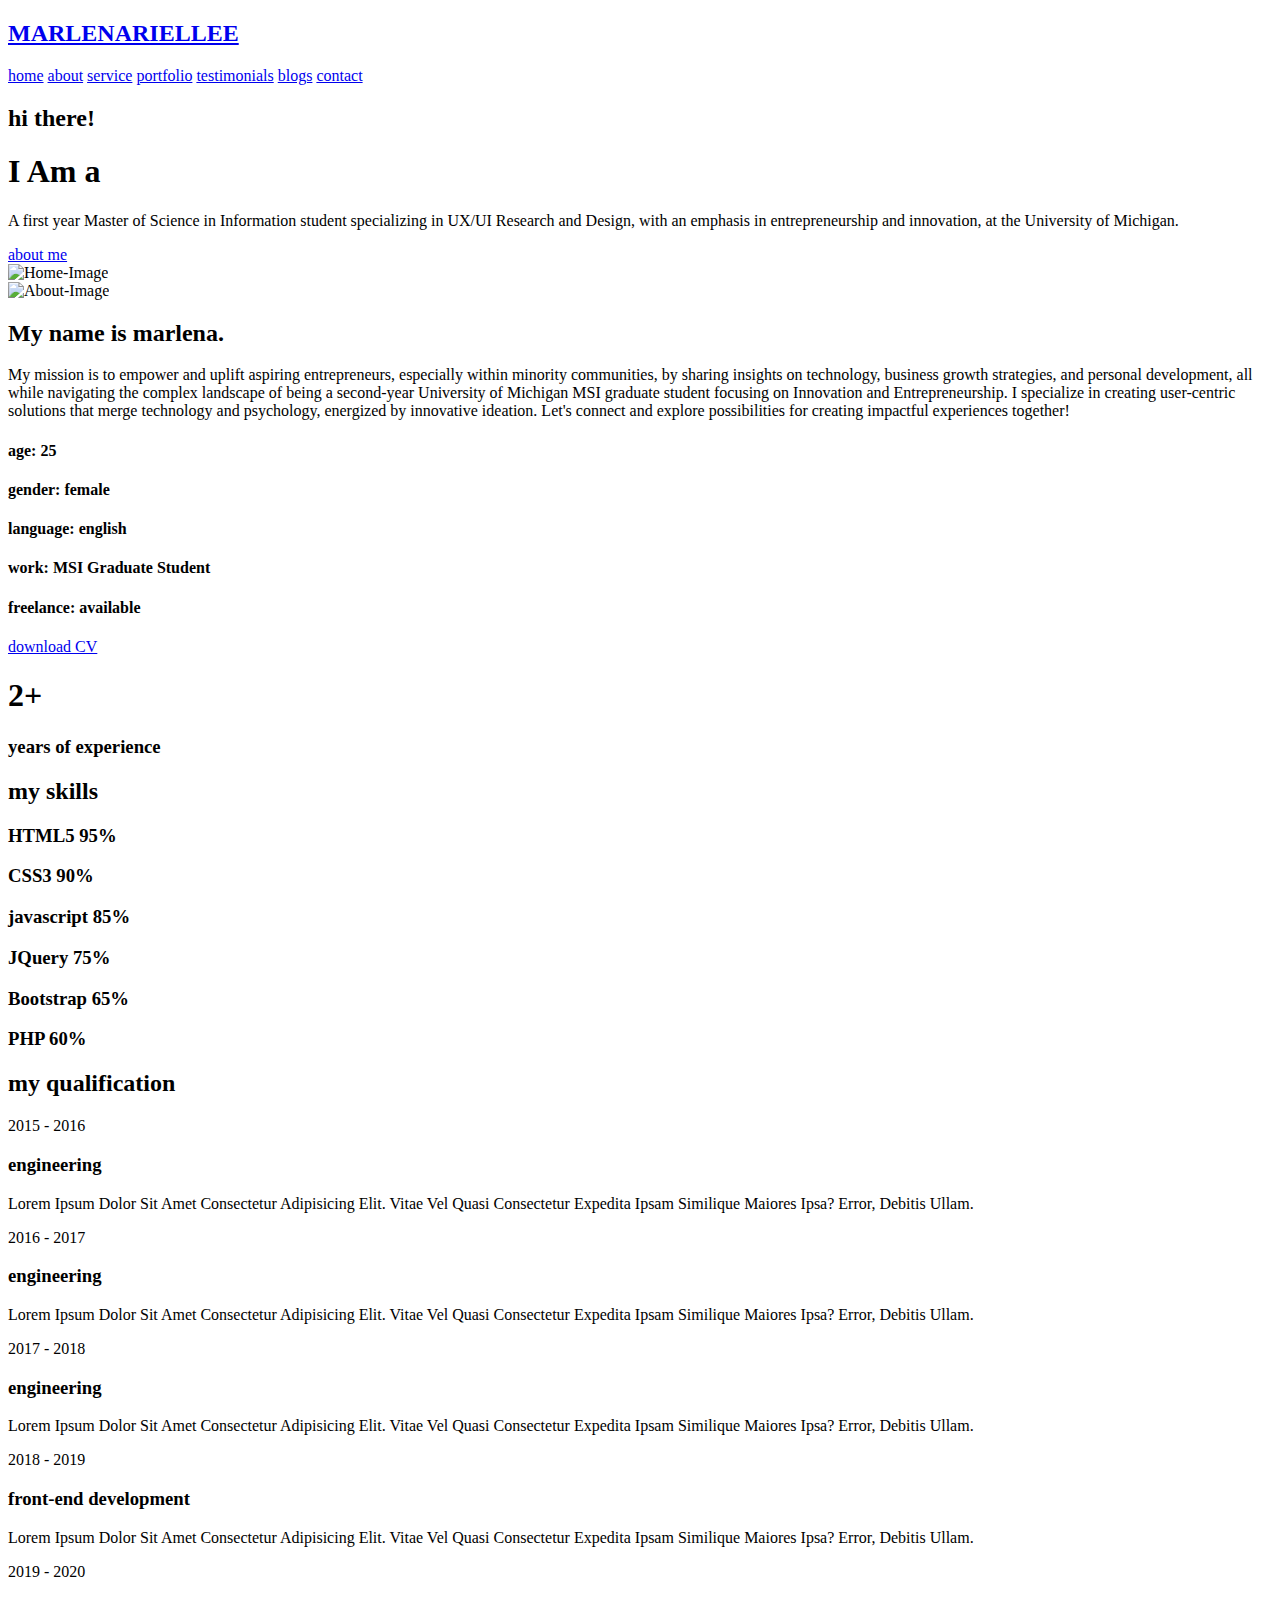
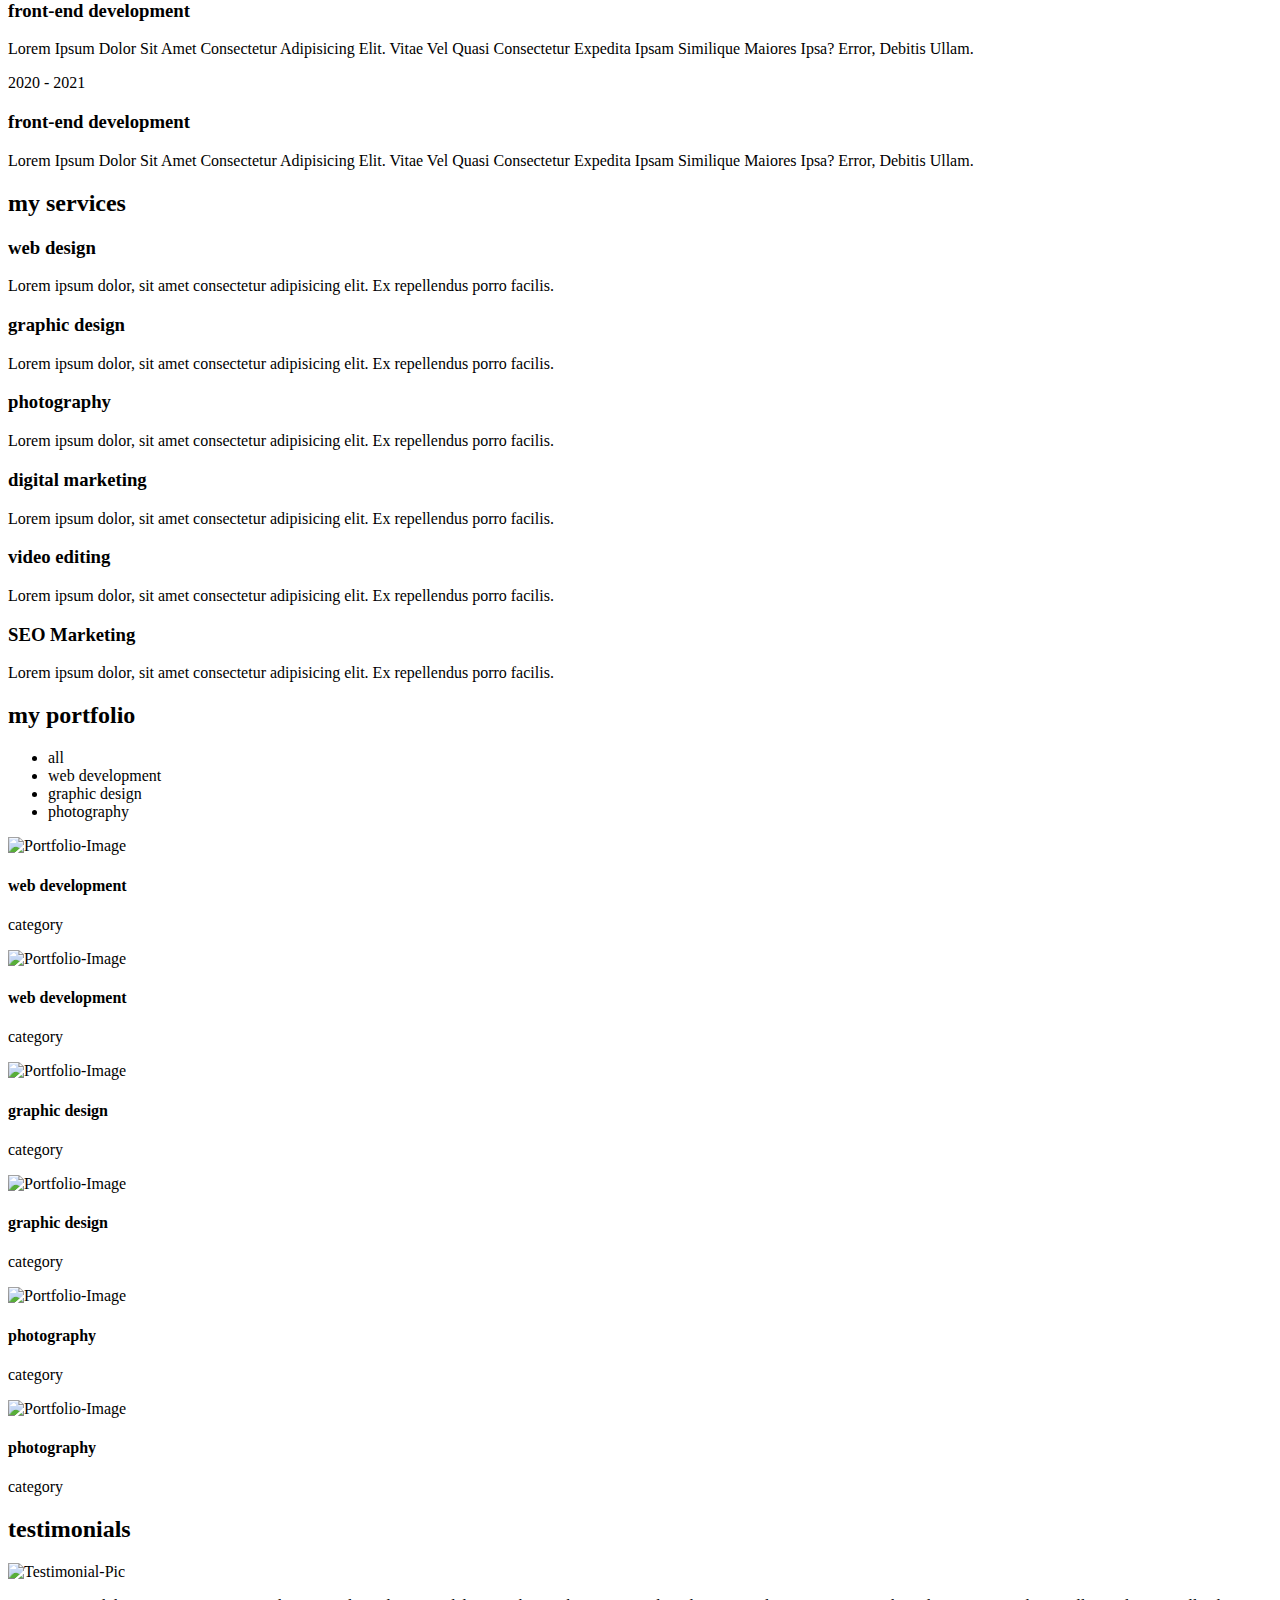
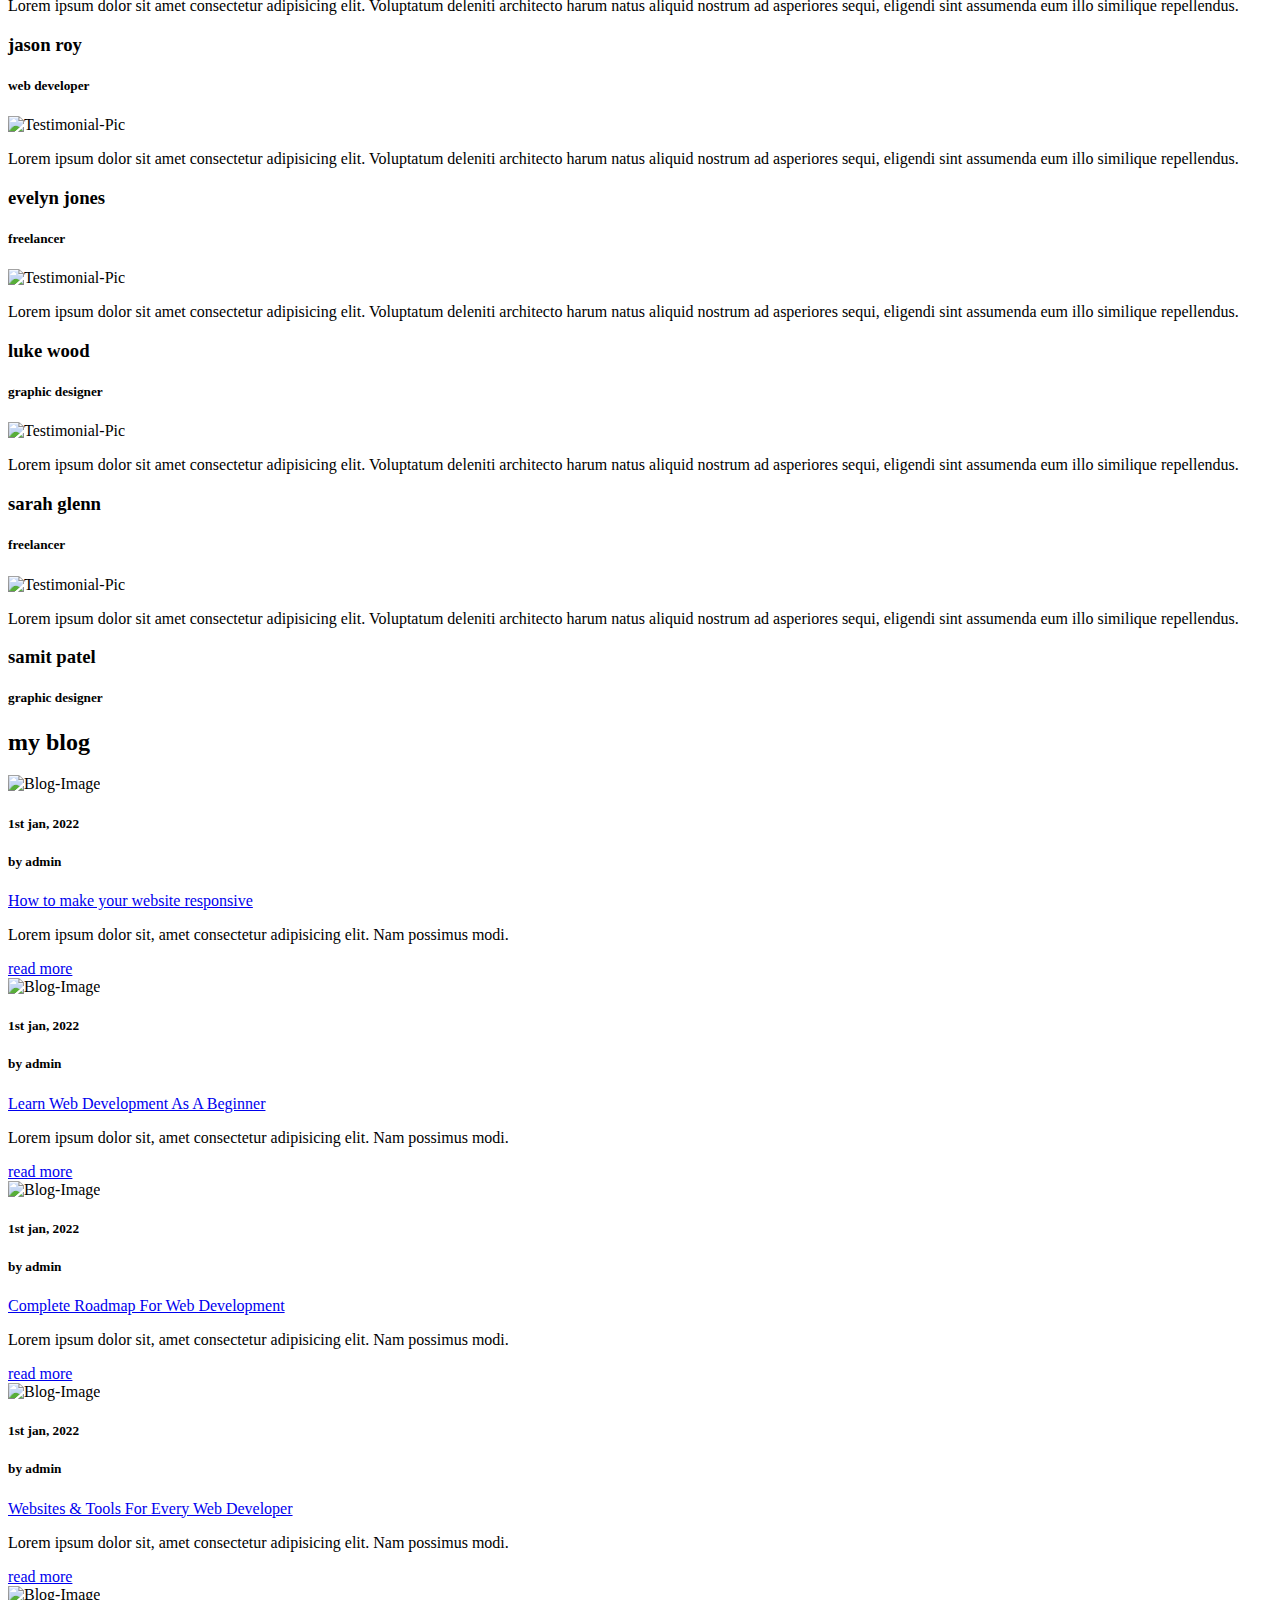
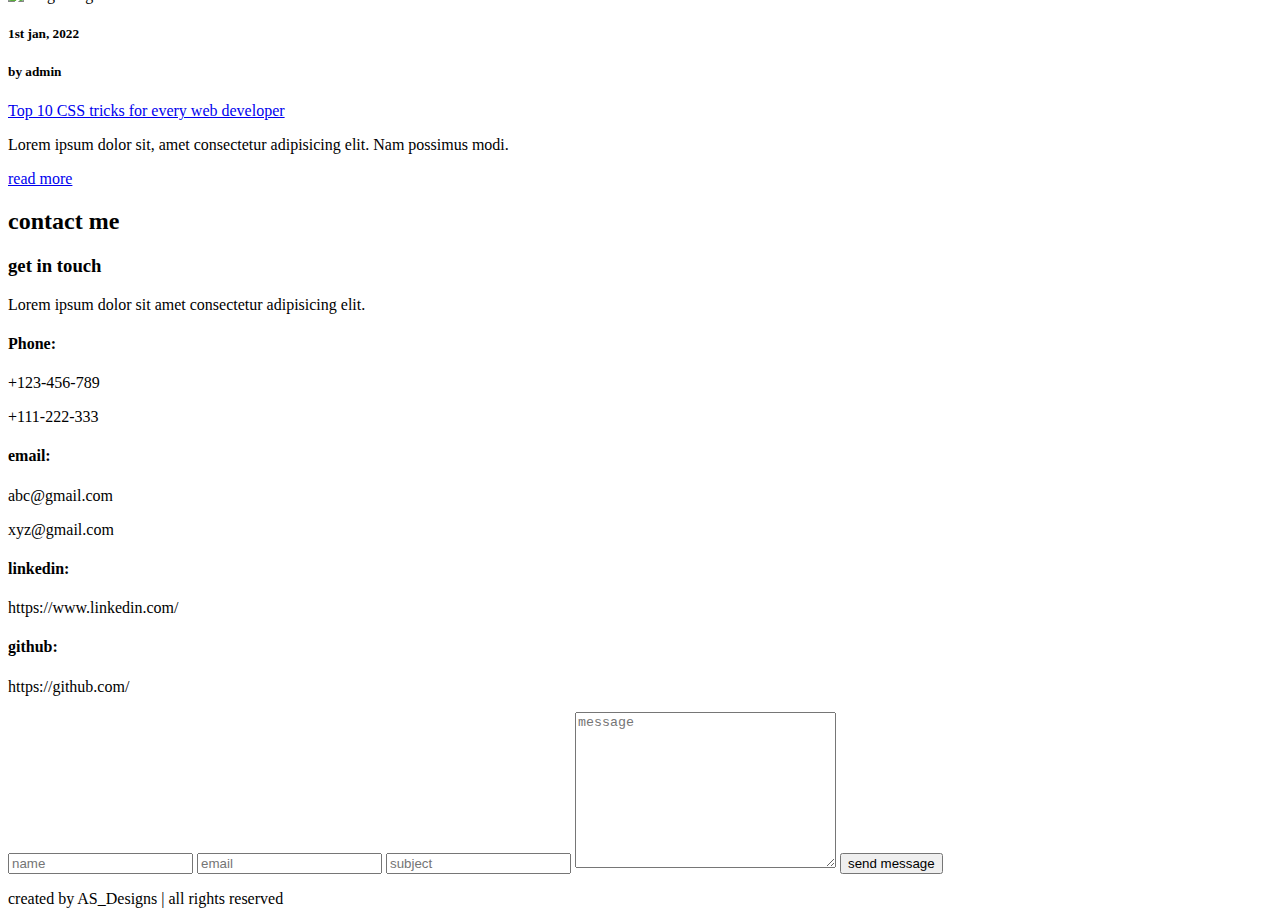
==== index.html @ 3ee4f40e "Add files via upload" ====
<!DOCTYPE html>
<html lang="en">
<head>

    <meta charset="UTF-8">
    <meta http-equiv="X-UA-Compatible" content="IE=edge">
    <meta name="viewport" content="width=device-width, initial-scale=1.0">

    <!-- Title -->
    <title>MARLENARIELLEE | Portfolio</title>

    <!-- Font-Awesome CSS -->
    <link rel="stylesheet" href="assets/vendors/font-awesome/css/all.min.css" />

    <!-- Swiper CSS -->
    <link rel="stylesheet" href="assets/vendors/swiper/swiper.css" />

    <!-- Magnific-Popup CSS -->
    <link rel="stylesheet" href="assets/vendors/magnific-popup/magnific-popup.css" />

    <!-- Custom Stylesheets -->
    <link rel="stylesheet"  href="assets/css/main.css" />
    <link rel="stylesheet" href="assets/css/responsive.css" />

</head>
<body>


    <!-------------------- Scroll-Top Area (Start) -------------------->
    <a href="#home" class="scroll-top">
        <i class="fas fa-angle-up"></i>
    </a>
    <!-------------------- Scroll-Top Area (End) -------------------->

        

    <!-------------------- Header Area (Start) -------------------->
    <header class="header">

        <!-- Logo -->
        <a class="logo" href="#home">
            <h2> MARLENARIELLEE </h2> 
            <!-- <img src="assets/images/logo.png" alt="logo" -->
        </a>
        <!-- Logo End -->

        <!-- Navbar -->
        <nav class="navbar">
            <a href="#home">home</a>
            <a href="#about">about</a>
            <a href="#service">service</a>
            <a href="#portfolio">portfolio</a>
            <a href="#testimonial">testimonials</a>
            <a href="#blog">blogs</a>
            <a href="#contact">contact</a>
        </nav>

        <!-- Menubar -->
        <div class="fas fa-bars" id="menu-btn"></div>
        
    </header>
    <!-------------------- Header Area (End) -------------------->
 


    <!-------------------- Home Area (Start) -------------------->
    <section class="home" id="home">

        <div class="box-container">

            <div class="content">
                <div class="text">
                    <h2>hi there!</h1>
                    <h1>I Am a <span class="typing-text"></span></h1>
                    <p>A first year Master of Science in Information student specializing in UX/UI Research and Design, with an emphasis in entrepreneurship and innovation, at the University of Michigan.</p>
                    <a href="#" class="btn">about me <i class="fas fa-user"></i></a>
                </div>
            </div>
    
            <div class="image">
                <img src="assets/images/Home/Home-Image.png" alt="Home-Image">
            </div>

        </div>

    </section>

    <!-------------------- Home Area (End) -------------------->



    <!-------------------- About Area (Start) -------------------->
    <section class="about" id="about">

        <div class="box-container">

            <div class="image">
                <img src="assets/images/About/About-Image.png" alt="About-Image" />
            </div>
    
            <div class="content">

                <h2>My name is marlena.</h2>
                <p>My mission is to empower and uplift aspiring entrepreneurs, 
                    especially within minority communities, by sharing insights on technology, business growth strategies, and personal development, 
                    all while navigating the complex landscape of being a second-year University of Michigan MSI graduate student focusing on Innovation and Entrepreneurship. 
                    I specialize in creating user-centric solutions that merge technology and psychology, energized by innovative ideation. 
                    Let's connect and explore possibilities for creating impactful experiences together!
                </p>
   
                <div class="about-info">

                    <div class="info">
                        <h4>age: <span>25</span></h4>
                        <h4>gender: <span>female</span></h4>
                        <h4>language: <span>english</span></h4>
                        <h4>work: <span>MSI Graduate Student</span></h4>
                        <h4>freelance: <span>available</span></h4>
                        <a href="#" class="btn">download CV <i class="fas fa-download"></i></a>
                    </div>

                    <div class="counting">

                        <div class="box">
                            <h1 class="count" data-count="4">2+</h1>
                            <h3>years of experience</h3>
                        </div>
                        
                        <!-- <div class="box">
                            <h1 class="count" data-count="100">100+</h1>
                            <h3>projects completed</h3>
                        </div> -->
            
                        <!-- <div class="box">
                            <h1 class="count" data-count="80">80+</h1>
                            <h3>happy clients</h3>
                        </div> -->
                                    
                        <!-- <div class="box">
                            <h1 class="count" data-count="20">20+</h1>
                            <h3>awards won</h3>
                        </div> -->
                    
                    </div>

                </div>
                
            </div>
            
        </div>

        <div class="skill-container">

            <div class="heading">
                <h2>my <span>skills</span></h2>
            </div>
    
            <div class="skills">
                <div class="skill-item item1">
                    <div class="box">
                        <h3>HTML5<span> 95% </span> </h3>
                        <div class="progress-bar"> <span></span> </div>
                    </div>
                    <div class="box">
                        <h3>CSS3<span> 90% </span> </h3>
                        <div class="progress-bar"> <span></span> </div>
                    </div>
                    <div class="box">
                        <h3>javascript<span> 85% </span> </h3>
                        <div class="progress-bar"> <span></span> </div>
                    </div>
                </div>
    
                <div class="skill-item item2">
                    <div class="box">
                        <h3>JQuery<span> 75% </span> </h3>
                        <div class="progress-bar"> <span></span> </div>
                    </div>
                    <div class="box">
                        <h3>Bootstrap<span> 65% </span> </h3>
                        <div class="progress-bar"> <span></span> </div>
                    </div>
                    <div class="box">
                        <h3>PHP<span> 60% </span> </h3>
                        <div class="progress-bar"> <span></span> </div>
                    </div>
                </div>
    
            </div>
    
        </div>

    </section>
    <!-------------------- About Area (End) -------------------->

    

    <!-------------------- Qualification Area (Start) -------------------->
    <section class="qualification">

        <div class="heading">
            <h2>my <span>qualification</span></h2>
        </div>

        <div class="box-container">

            <div class="education">

                <div class="experience-item">
                    <i class="fas fa-graduation-cap"></i>
                    <div class="content">
                        <span>2015 - 2016</span>
                        <h3>engineering</h3>
                        <p>Lorem Ipsum Dolor Sit Amet Consectetur Adipisicing Elit. 
                            Vitae Vel Quasi Consectetur Expedita Ipsam Similique Maiores 
                            Ipsa? Error, Debitis Ullam.</p>
                    </div>
                </div>
    
                <div class="experience-item">
                    <i class="fas fa-graduation-cap"></i>
                    <div class="content">
                        <span>2016 - 2017</span>
                        <h3>engineering</h3>
                        <p>Lorem Ipsum Dolor Sit Amet Consectetur Adipisicing Elit. 
                            Vitae Vel Quasi Consectetur Expedita Ipsam Similique Maiores 
                            Ipsa? Error, Debitis Ullam.</p>
                    </div>
                </div>
        
                <div class="experience-item">
                    <i class="fas fa-graduation-cap"></i>
                    <div class="content">
                        <span>2017 - 2018</span>
                        <h3>engineering</h3>
                        <p>Lorem Ipsum Dolor Sit Amet Consectetur Adipisicing Elit. 
                            Vitae Vel Quasi Consectetur Expedita Ipsam Similique Maiores 
                            Ipsa? Error, Debitis Ullam.</p>
                    </div>
                </div>

            </div>

            <div class="experience">

                <div class="experience-item">
                    <i class="fas fa-briefcase"></i>
                    <div class="content">
                        <span>2018 - 2019</span>
                        <h3>front-end development</h3>
                        <p>Lorem Ipsum Dolor Sit Amet Consectetur Adipisicing Elit. 
                            Vitae Vel Quasi Consectetur Expedita Ipsam Similique Maiores 
                            Ipsa? Error, Debitis Ullam.</p>
                    </div>
                </div>
    
                <div class="experience-item">
                    <i class="fas fa-briefcase"></i>
                    <div class="content">
                        <span>2019 - 2020</span>
                        <h3>front-end development</h3>
                        <p>Lorem Ipsum Dolor Sit Amet Consectetur Adipisicing Elit. 
                            Vitae Vel Quasi Consectetur Expedita Ipsam Similique Maiores 
                            Ipsa? Error, Debitis Ullam.</p>
                    </div>
                </div>
    
                <div class="experience-item">
                    <i class="fas fa-briefcase"></i>
                    <div class="content">
                        <span>2020 - 2021</span>
                        <h3>front-end development</h3>
                        <p>Lorem Ipsum Dolor Sit Amet Consectetur Adipisicing Elit. 
                            Vitae Vel Quasi Consectetur Expedita Ipsam Similique Maiores 
                            Ipsa? Error, Debitis Ullam.</p>
                    </div>
                </div>
    
            </div>

        </div>
    </section>

    <!-------------------- Qualification Area (End) -------------------->



    <!-------------------- Services Area (Start) -------------------->
    <section class="service" id="service">

        <div class="heading">
            <h2>my <span>services</span></h2>
        </div>

        <div class="box-container">

            <div class="service-item">
                <i class="fas fa-code"></i>
                <h3>web design</h3>
                <p>Lorem ipsum dolor, sit amet consectetur adipisicing elit. 
                    Ex repellendus porro facilis.</p>
            </div>

            <div class="service-item">
                <i class="fas fa-paint-brush"></i>
                <h3>graphic design</h3>
                <p>Lorem ipsum dolor, sit amet consectetur adipisicing elit. 
                    Ex repellendus porro facilis.</p>
            </div>

            <div class="service-item">
                <i class="fas fa-camera"></i>
                <h3>photography</h3>
                <p>Lorem ipsum dolor, sit amet consectetur adipisicing elit. 
                    Ex repellendus porro facilis.</p>
            </div>

            <div class="service-item">
                <i class="fas fa-bullhorn"></i>
                <h3>digital marketing</h3>
                <p>Lorem ipsum dolor, sit amet consectetur adipisicing elit. 
                    Ex repellendus porro facilis.</p>
            </div>

            <div class="service-item">
                <i class="far fa-file-video"></i>
                <h3>video editing</h3>
                <p>Lorem ipsum dolor, sit amet consectetur adipisicing elit. 
                    Ex repellendus porro facilis.</p>
            </div>

            <div class="service-item">
                <i class="fas fa-search-dollar"></i>
                <h3>SEO Marketing</h3>
                <p>Lorem ipsum dolor, sit amet consectetur adipisicing elit. 
                    Ex repellendus porro facilis.</p>
            </div>

        </div>

    </section>
    <!-------------------- Services Area (End) -------------------->



    <!-------------------- Portfolio Area (Start) -------------------->
    <section class="portfolio" id="portfolio">

        <div class="heading">
            <h2>my <span>portfolio</span></h2>
        </div>

        <div class="gallery">

            <ul class="controls">
                <li class="button btn active" data-filter="all">all</li>
                <li class="button btn" data-filter="web">web development</li>
                <li class="button btn" data-filter="design">graphic design</li>
                <li class="button btn" data-filter="photography">photography</li>
            </ul>
    
            <div class="box-container">
    
                <div class="portfolio-item image web">
                    <img src="assets/images/Portfolio/portfolio-1.png" alt="Portfolio-Image" />
                    <div class="content">
                        <h4>web development</h4>
                        <p>category</p>
                        <a data-effect="mfp-newspaper" href="assets/images/Portfolio/portfolio-1.png" class="view-btn"><i class="fas fa-search-plus"></i></a>
                    </div>
                </div>
    
                <div class="portfolio-item image web">
                    <img src="assets/images/Portfolio/portfolio-2.png" alt="Portfolio-Image" />
                    <div class="content">
                        <h4>web development</h4>
                        <p>category</p>
                        <a data-effect="mfp-newspaper" href="assets/images/Portfolio/portfolio-2.png" class="view-btn"><i class="fas fa-search-plus"></i></a>
                    </div>
                </div>
    
                <div class="portfolio-item image design">
                    <img src="assets/images/Portfolio/portfolio-3.png" alt="Portfolio-Image" />
                    <div class="content">
                        <h4>graphic design</h4>
                        <p>category</p>
                        <a data-effect="mfp-newspaper" href="assets/images/Portfolio/portfolio-3.png" class="view-btn"><i class="fas fa-search-plus"></i></a>
                    </div>
                </div>
    
                <div class="portfolio-item image design">
                    <img src="assets/images/Portfolio/portfolio-4.png" alt="Portfolio-Image" />
                    <div class="content">
                        <h4>graphic design</h4>
                        <p>category</p>
                        <a data-effect="mfp-newspaper" href="assets/images/Portfolio/portfolio-4.png" class="view-btn"><i class="fas fa-search-plus"></i></a>
                    </div>
                </div>
                <div class="portfolio-item image photography">
                    <img src="assets/images/Portfolio/portfolio-5.png" alt="Portfolio-Image" />
                    <div class="content">
                        <h4>photography</h4>
                        <p>category</p>
                        <a data-effect="mfp-newspaper" href="assets/images/Portfolio/portfolio-5.png" class="view-btn"><i class="fas fa-search-plus"></i></a>
                    </div>
                </div>
    
                <div class="portfolio-item image photography">
                    <img src="assets/images/Portfolio/portfolio-6.png" alt="Portfolio-Image" />
                    <div class="content">
                        <h4>photography</h4>
                        <p>category</p>
                        <a data-effect="mfp-newspaper" href="assets/images/Portfolio/portfolio-6.png" class="view-btn"><i class="fas fa-search-plus"></i></a>
                    </div>
                </div>
    
            </div>
    
        </div>
        
    </section>
    <!-------------------- Portfolio Area (End) -------------------->



    <!-------------------- Testimonials Area (Start) -------------------->
    <section class="testimonial" id="testimonial">

        <div class="heading">
            <h2><span>testimonials</span></h2>
        </div>

        <div class="swiper-container testimonial-slider">
            <div class="swiper-wrapper">

                <div class="swiper-slide testi-item">
                    <img src="assets/images/Testimonials/pic-1.png" alt="Testimonial-Pic" />

                    <i class="fas fa-quote-left"></i>

                    <p class="comment">
                        Lorem ipsum dolor sit amet consectetur adipisicing elit. 
                        Voluptatum deleniti architecto harum natus aliquid nostrum 
                        ad asperiores sequi, eligendi sint assumenda eum illo similique 
                        repellendus.
                    </p>

                    <div class="intro">
                        <h3>jason roy</h3>
                        <h5>web developer</h5>
                    </div>
                </div>

                <div class="swiper-slide testi-item">
                    <img src="assets/images/Testimonials/pic-2.png" alt="Testimonial-Pic" />

                    <i class="fas fa-quote-left"></i>

                    <p class="comment">
                        Lorem ipsum dolor sit amet consectetur adipisicing elit. 
                        Voluptatum deleniti architecto harum natus aliquid nostrum 
                        ad asperiores sequi, eligendi sint assumenda eum illo similique 
                        repellendus.
                    </p>

                    <div class="intro">
                        <h3>evelyn jones</h3>
                        <h5>freelancer</h5>
                    </div>
                </div>

                <div class="swiper-slide testi-item">
                    <img src="assets/images/Testimonials/pic-3.png" alt="Testimonial-Pic" />

                    <i class="fas fa-quote-left"></i>

                    <p class="comment">
                        Lorem ipsum dolor sit amet consectetur adipisicing elit. 
                        Voluptatum deleniti architecto harum natus aliquid nostrum 
                        ad asperiores sequi, eligendi sint assumenda eum illo similique 
                        repellendus.
                    </p>

                    <div class="intro">
                        <h3>luke wood</h3>
                        <h5>graphic designer</h5>
                    </div>
                </div>

                <div class="swiper-slide testi-item">
                    <img src="assets/images/Testimonials/pic-4.png" alt="Testimonial-Pic" />

                    <i class="fas fa-quote-left"></i>

                    <p class="comment">
                        Lorem ipsum dolor sit amet consectetur adipisicing elit. 
                        Voluptatum deleniti architecto harum natus aliquid nostrum 
                        ad asperiores sequi, eligendi sint assumenda eum illo similique 
                        repellendus.
                    </p>

                    <div class="intro">
                        <h3>sarah glenn</h3>
                        <h5>freelancer</h5>
                    </div>
                </div>

                <div class="swiper-slide testi-item">
                    <img src="assets/images/Testimonials/pic-5.png" alt="Testimonial-Pic" />

                    <i class="fas fa-quote-left"></i>

                    <p class="comment">
                        Lorem ipsum dolor sit amet consectetur adipisicing elit. 
                        Voluptatum deleniti architecto harum natus aliquid nostrum 
                        ad asperiores sequi, eligendi sint assumenda eum illo similique 
                        repellendus.
                    </p>

                    <div class="intro">
                        <h3>samit patel</h3>
                        <h5>graphic designer</h5>
                    </div>
                </div>

            </div>

            <div class="swiper-pagination swiper-pagination1"></div>

        </div>
    </section>
    <!-------------------- Testimonials Area (End) -------------------->



    <!-------------------- Blog Area (Start) -------------------->
    <section class="blog" id="blog">

        <div class="heading">
            <h2>my <span>blog</span></h2>
        </div>

        <div class="swiper-container blog-slider">
            <div class="swiper-wrapper">

                <div class="swiper-slide blog-item">
                    <div class="image">
                        <img src="assets/images/Blogs/blog-1.png" alt="Blog-Image" />
                    </div>
                    <div class="content">
                        <div class="intro">
                            <h5><i class="fas fa-calendar-alt"></i><span>1st jan, 2022</span></h5>
                            <h5><i class="fas fa-user"></i><span>by admin</span></h5>
                        </div>
                        <a class="main-heading" href="#">How to make your website responsive</a>
                        <p>Lorem ipsum dolor sit, amet consectetur adipisicing elit. 
                            Nam possimus modi.
                        </p>    
                        <a href="#" class="btn">read more <i class="fas fa-arrow-right"></i></a>
                    </div>
                </div>

                <div class="swiper-slide blog-item">
                    <div class="image">
                        <img src="assets/images/Blogs/blog-2.png" alt="Blog-Image" />
                    </div>
                    <div class="content">
                        <div class="intro">
                            <h5><i class="fas fa-calendar-alt"></i><span>1st jan, 2022</span></h5>
                            <h5><i class="fas fa-user"></i><span>by admin</span></h5>
                        </div>
                        <a class="main-heading" href="#">Learn Web Development As A Beginner</a>
                        <p>Lorem ipsum dolor sit, amet consectetur adipisicing elit. 
                            Nam possimus modi.
                        </p>    
                        <a href="#" class="btn">read more <i class="fas fa-arrow-right"></i></a>
                    </div>
                </div>

                <div class="swiper-slide blog-item">
                    <div class="image">
                        <img src="assets/images/Blogs/blog-3.png" alt="Blog-Image" />
                    </div>
                    <div class="content">
                        <div class="intro">
                            <h5><i class="fas fa-calendar-alt"></i><span>1st jan, 2022</span></h5>
                            <h5><i class="fas fa-user"></i><span>by admin</span></h5>
                        </div>
                        <a class="main-heading" href="#">Complete Roadmap For Web Development</a>
                        <p>Lorem ipsum dolor sit, amet consectetur adipisicing elit. 
                            Nam possimus modi.
                        </p>    
                        <a href="#" class="btn">read more <i class="fas fa-arrow-right"></i></a>
                    </div>
                </div>

                <div class="swiper-slide blog-item">
                    <div class="image">
                        <img src="assets/images/Blogs/blog-4.png" alt="Blog-Image" />
                    </div>
                    <div class="content">
                        <div class="intro">
                            <h5><i class="fas fa-calendar-alt"></i><span>1st jan, 2022</span></h5>
                            <h5><i class="fas fa-user"></i><span>by admin</span></h5>
                        </div>
                        <a class="main-heading" href="#">Websites & Tools For Every Web Developer</a>
                        <p>Lorem ipsum dolor sit, amet consectetur adipisicing elit. 
                            Nam possimus modi.
                        </p>    
                        <a href="#" class="btn">read more <i class="fas fa-arrow-right"></i></a>
                    </div>
                </div>

                <div class="swiper-slide blog-item">
                    <div class="image">
                        <img src="assets/images/Blogs/blog-5.png" alt="Blog-Image" />
                    </div>
                    <div class="content">
                        <div class="intro">
                            <h5><i class="fas fa-calendar-alt"></i><span>1st jan, 2022</span></h5>
                            <h5><i class="fas fa-user"></i><span>by admin</span></h5>
                        </div>
                        <a class="main-heading" href="#">Top 10 CSS tricks for every web developer</a>
                        <p>Lorem ipsum dolor sit, amet consectetur adipisicing elit. 
                            Nam possimus modi.
                        </p>    
                        <a href="#" class="btn">read more <i class="fas fa-arrow-right"></i></a>
                    </div>
                </div>

            </div>

            <div class="swiper-pagination swiper-pagination2"></div>

        </div>

    </section>
    <!-------------------- Blog Area (End) -------------------->



    <!-------------------- Contact Area (Start) -------------------->
    <section class="contact" id="contact">

        <div class="heading">
            <h2><span>contact</span> me</h2>
        </div>

        <div class="box-container">

            <div class="contact-info">

                <h3>get in touch</h3>

                <p>Lorem ipsum dolor sit amet consectetur adipisicing elit.</p>
    
                <div class="info-item">
                    <h4>Phone:</h4>
                    <div class="detail">
                        <div class="fas fa-phone"></div>
                        <p>+123-456-789</p>
                    </div>
                    <div class="detail">
                        <div class="fas fa-phone"></div>
                        <p>+111-222-333</p>
                    </div>
                </div>
    
                <div class="info-item">
                    <h4>email:</h4>
                    <div class="detail">
                        <div class="fas fa-envelope"></div>
                        <p class="gmail">abc@gmail.com</p>
                    </div>
                    <div class="detail">
                        <div class="fas fa-envelope"></div>
                        <p class="gmail">xyz@gmail.com</p>
                    </div>
                </div>

                <div class="info-item">
                    <h4>linkedin:</h4>
                    <div class="detail">
                        <div class="fab fa-linkedin"></div>
                        <p class="linkedin">https://www.linkedin.com/</p>
                    </div>
                </div>

                <div class="info-item">
                    <h4>github:</h4>
                    <div class="detail">
                        <div class="fab fa-github"></div>
                        <p class="github">https://github.com/</p>
                    </div>
                </div>
            </div>
    
            <form method="post" class="contact-form" id="contactUs-Form">
                    
                <input type="text" name="name" class="box" id="name" placeholder="name" required />
                <input type="email" name="email" class="box" id="email" placeholder="email" required />
                <input type="text" name="subject" class="box" id="subject" placeholder="subject" required />
                <textarea cols="30" rows="10" name="comment" id="comment" class="box" placeholder="message"></textarea>
                <button type="submit" class="btn" name="submit" id="submit">send message</button>
                
                <span class="alert" id="msg"></span>
                
            </form>
            
        </div>

    </section>
    <!-------------------- Contact Area (End) -------------------->



    <!-------------------- Footer Area (Start) -------------------->
    <footer>
        <div class="social">
            <a href="#" class="fab fa-facebook-f"></a>
            <a href="#" class="fab fa-twitter"></a>
            <a href="#" class="fab fa-instagram"></a>
            <a href="#" class="fab fa-linkedin-in"></a>
        </div>

        <div class="content">
            <p>created by <span>AS_Designs</span> | all rights reserved</p>
        </div>
    </footer>
    <!-------------------- Footer Area (End) -------------------->



    <!-- JQuery -->
    <script src="assets/vendors/jquery/jquery-3.6.0.js"></script>

    <!-- SWIPER JS -->
    <script src="assets/vendors/swiper/swiper.js"></script>

    <!-- Magnific-Popup JS -->
    <script src="assets/vendors/magnific-popup/jquery.magnific-popup.js"></script>

    <!-- Typed JS -->
    <script src="assets/vendors/typed/typed.js"></script>

    <!-- Custom Script File -->
    <script src="assets/js/script.js"></script>
    <script src="assets/js/scroll-spy.js"></script>
    <script src="assets/js/counter-up.js"></script>
    <script src="assets/js/portfolio.js"></script>
    <script src="assets/js/testi-slider.js"></script>
    <script src="assets/js/blog-slider.js"></script>

    <!---------------- Custom Script ---------------->

    <!-- Typed Script -->
    <script>
        var typed = new Typed('.typing-text', {

            strings: ['Web developer', 'web designer', 'photographer', 'graphic designer'],
            typeSpeed: 120,
            loop: true
        });
    </script>

    <!-- Contact-Form Script -->
    <script>
        jQuery('#contactUs-Form').on('submit',function(e){
          jQuery('#msg').html('');
          jQuery('#submit').html('Please wait');
          jQuery('#submit').attr('disabled',true);
          jQuery.ajax({
              url:'assets/php/submit.php',
              type:'post',
              data:jQuery('#contactUs-Form').serialize(),
              success:function(result){
                  jQuery('#msg').html(result);
                  jQuery('#submit').html('Submit');
                  jQuery('#submit').attr('disabled',false);
                  jQuery('#contactUs-Form')[0].reset();
              }
          });
          e.preventDefault();
        });
    </script>

</body>
</html>
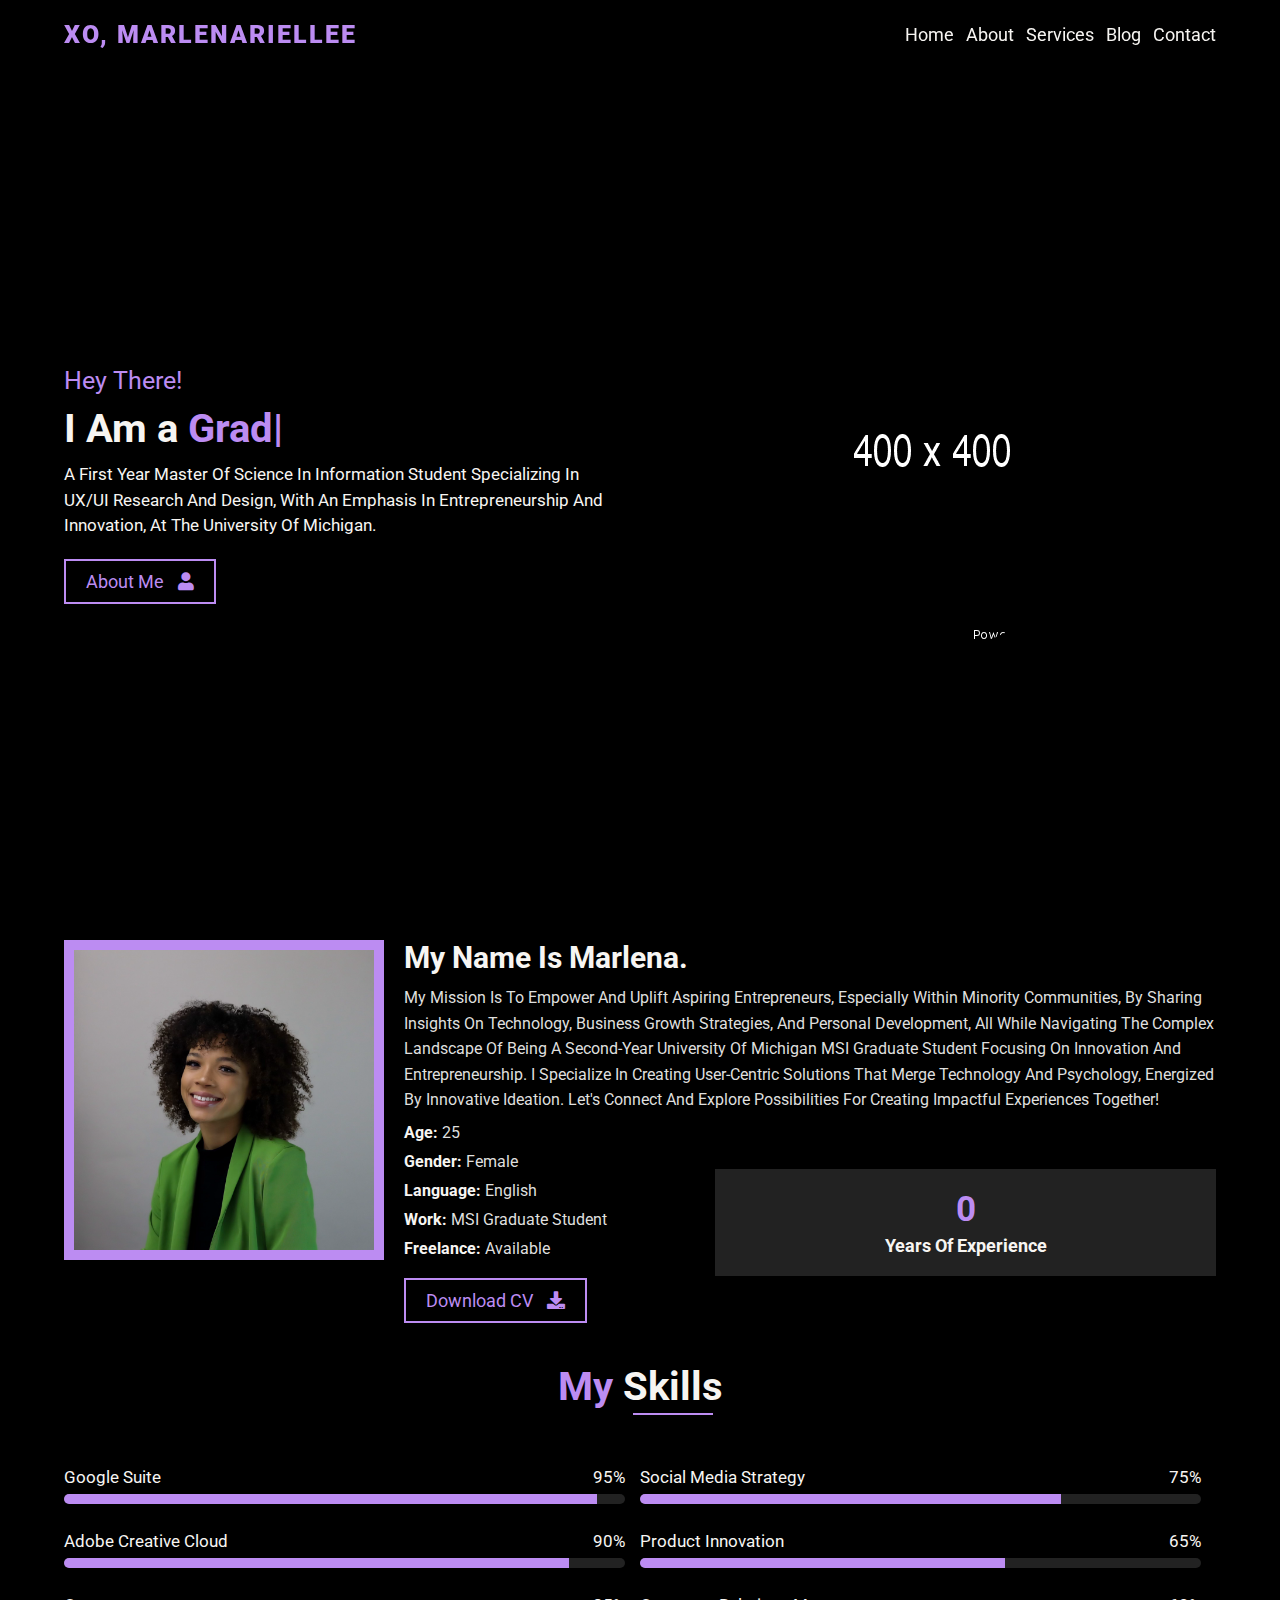
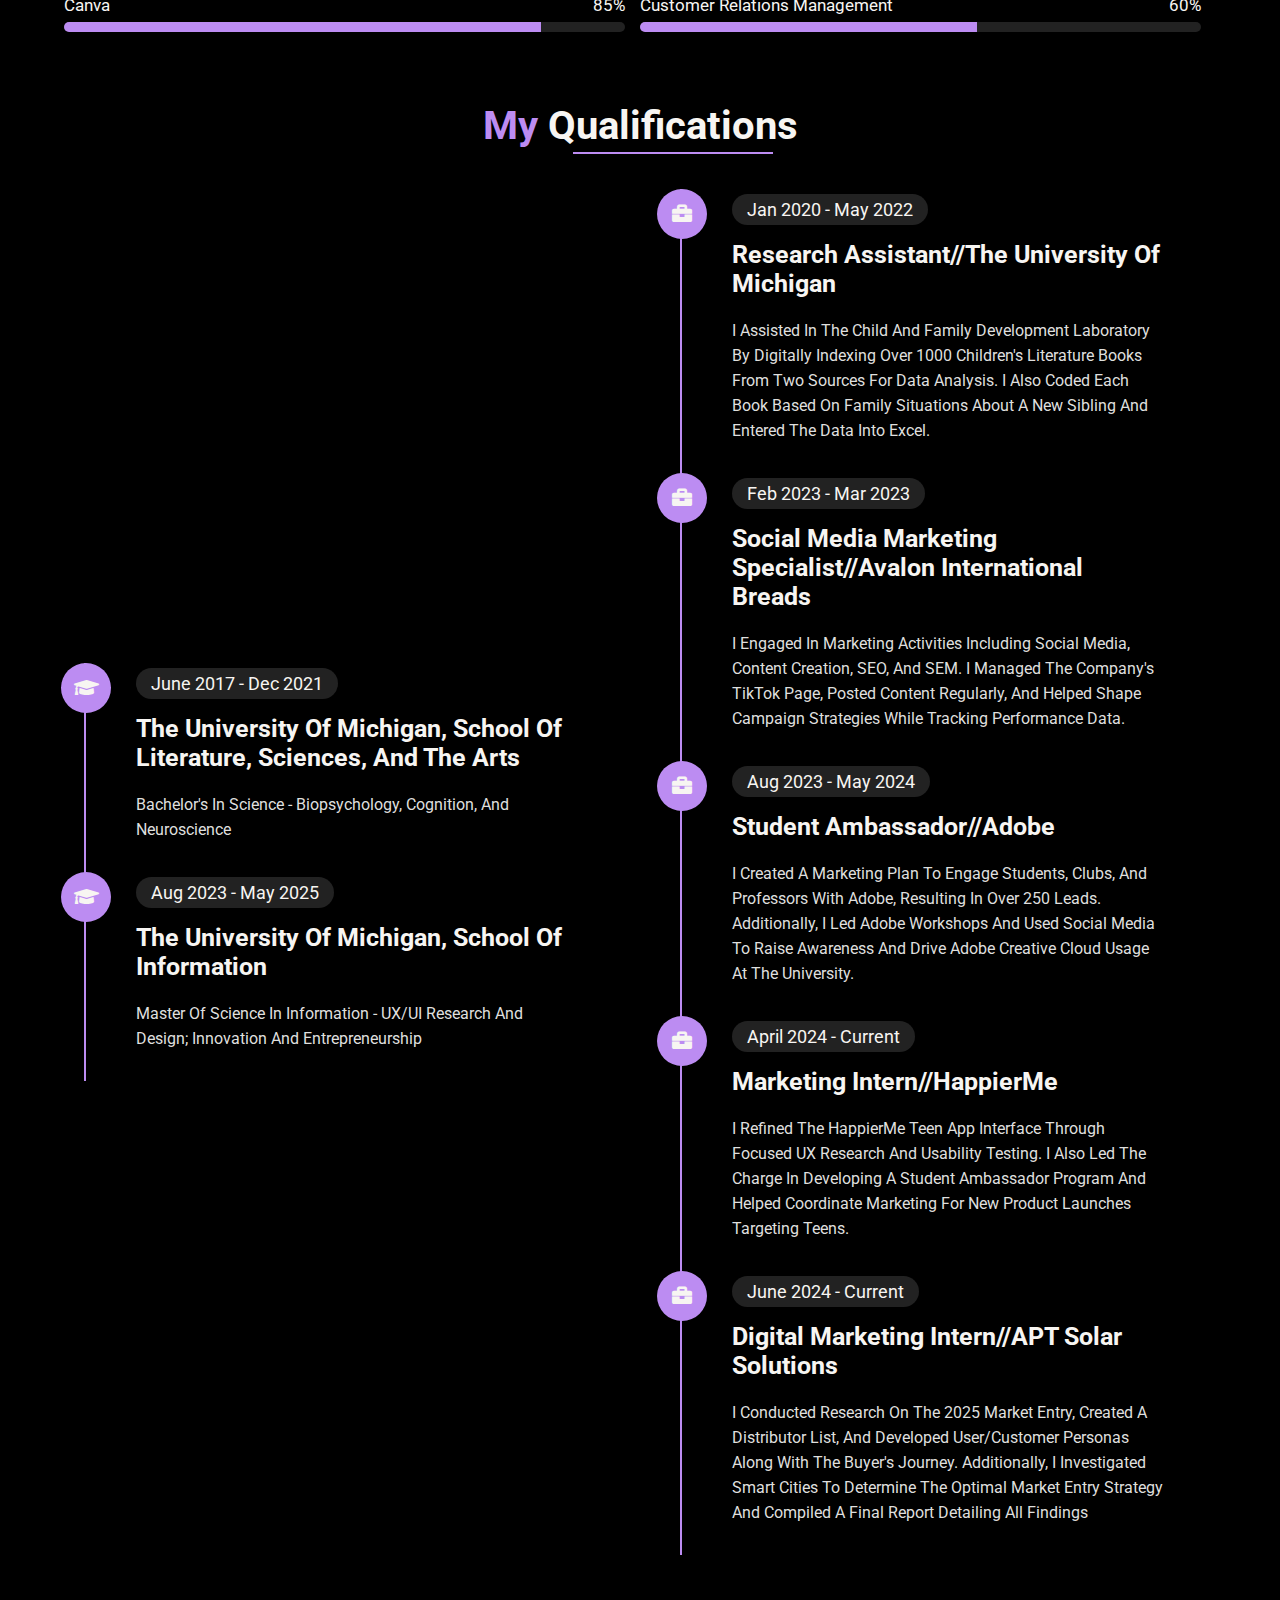
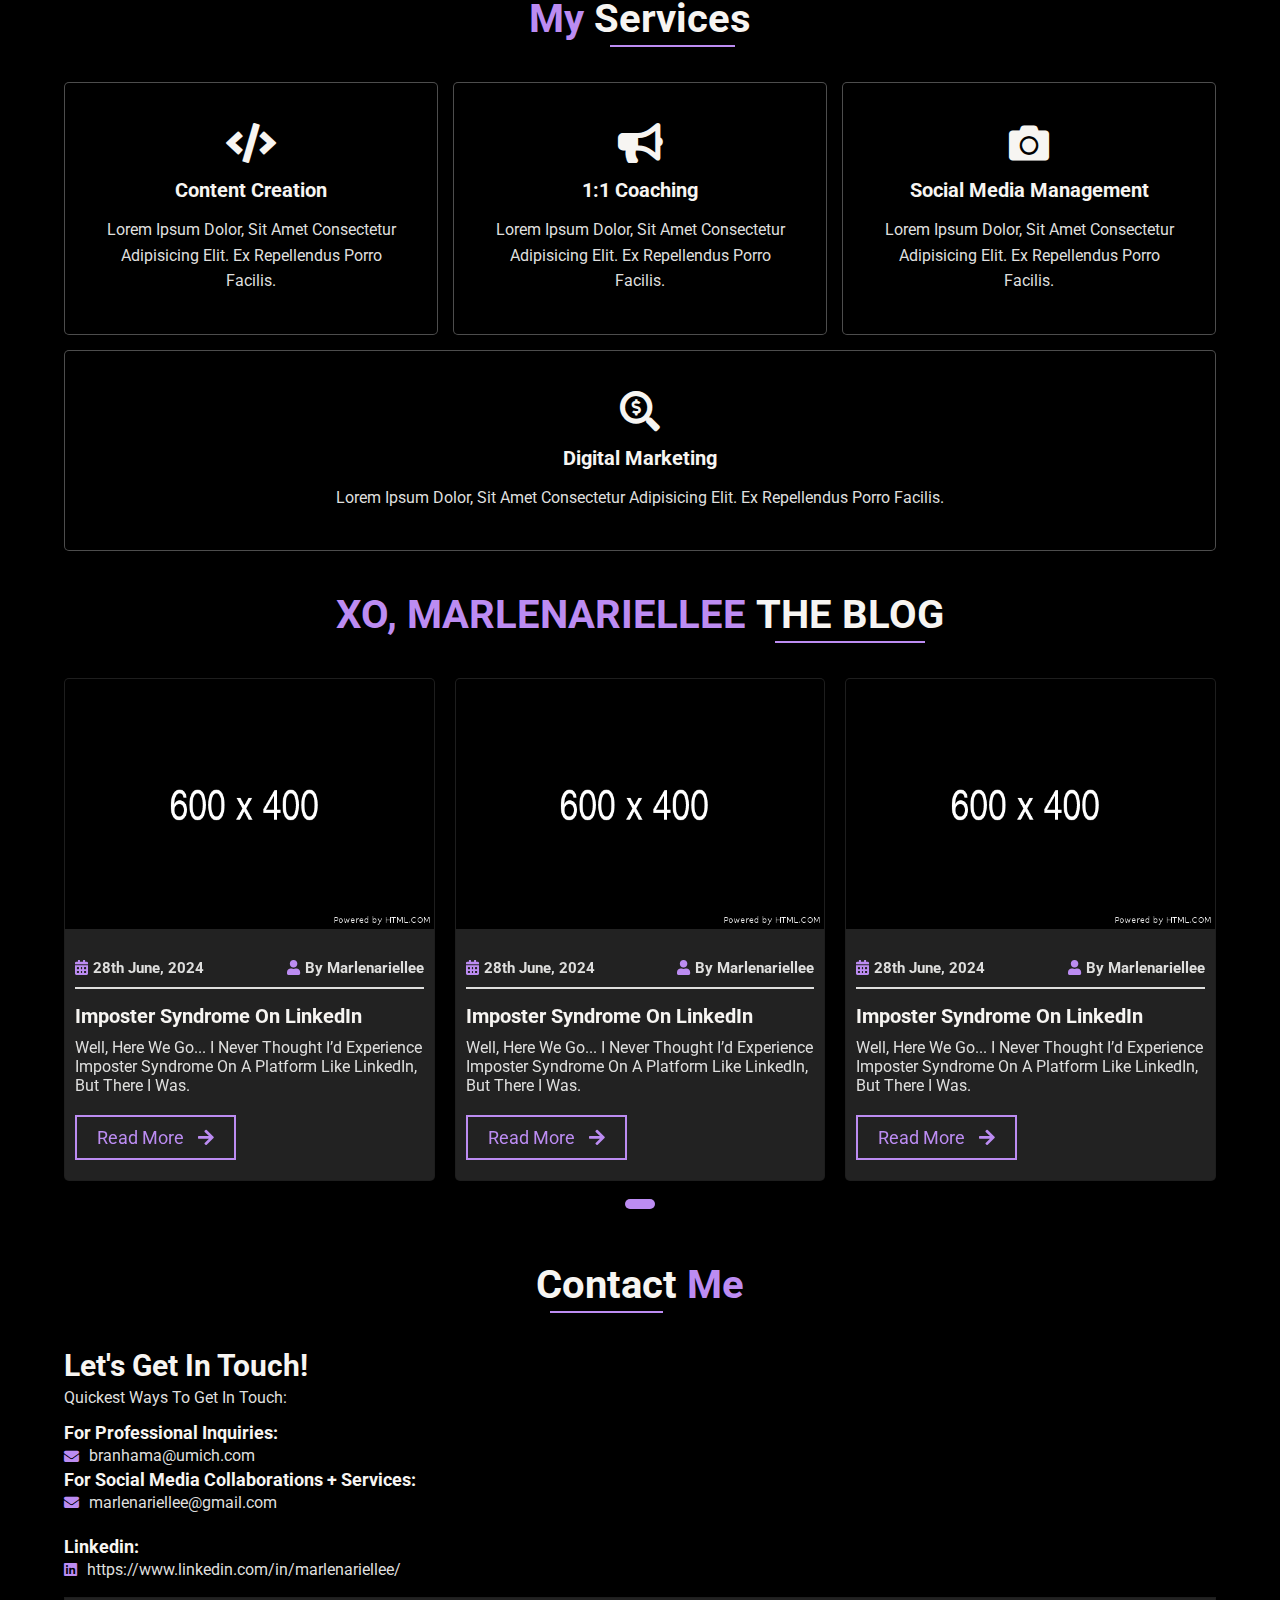
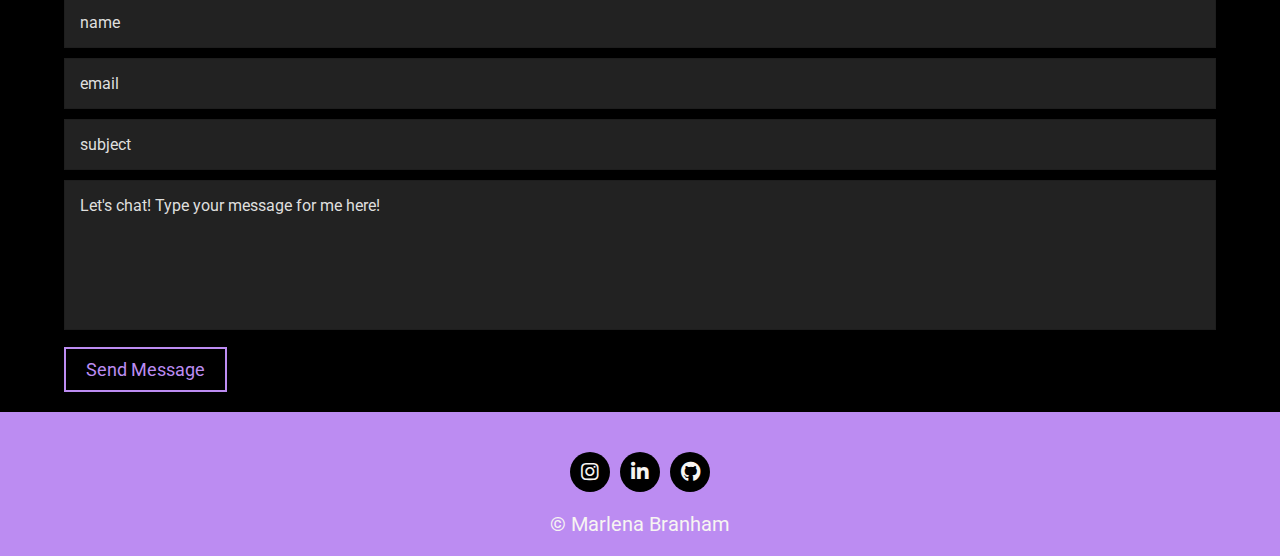
==== commit 2a601117: "Add files via upload" ====
--- a/index.html
+++ b/index.html
@@ -23,6 +23,17 @@
     <link rel="stylesheet" href="assets/css/responsive.css" />
 
 </head>
+
+<!-- Google analytics tag (gtag.js) -->
+<script async src="https://www.googletagmanager.com/gtag/js?id=G-617S6HY5WJ"></script>
+<script>
+  window.dataLayer = window.dataLayer || [];
+  function gtag(){dataLayer.push(arguments);}
+  gtag('js', new Date());
+
+  gtag('config', 'G-617S6HY5WJ');
+</script>
+
 <body>
 
 
@@ -39,7 +50,7 @@
 
         <!-- Logo -->
         <a class="logo" href="#home">
-            <h2> MARLENARIELLEE </h2> 
+            <h2> XO, MARLENARIELLEE </h2> 
             <!-- <img src="assets/images/logo.png" alt="logo" -->
         </a>
         <!-- Logo End -->
@@ -48,10 +59,10 @@
         <nav class="navbar">
             <a href="#home">home</a>
             <a href="#about">about</a>
-            <a href="#service">service</a>
-            <a href="#portfolio">portfolio</a>
-            <a href="#testimonial">testimonials</a>
-            <a href="#blog">blogs</a>
+            <a href="#services">services</a>
+            <!-- <a href="#portfolio">portfolio</a> -->
+            <!-- <a href="#testimonial">testimonials</a> -->
+            <a href="#blog">blog</a>
             <a href="#contact">contact</a>
         </nav>
 
@@ -70,7 +81,7 @@
 
             <div class="content">
                 <div class="text">
-                    <h2>hi there!</h1>
+                    <h2>hey there!</h1>
                     <h1>I Am a <span class="typing-text"></span></h1>
                     <p>A first year Master of Science in Information student specializing in UX/UI Research and Design, with an emphasis in entrepreneurship and innovation, at the University of Michigan.</p>
                     <a href="#" class="btn">about me <i class="fas fa-user"></i></a>
@@ -116,7 +127,7 @@
                         <h4>language: <span>english</span></h4>
                         <h4>work: <span>MSI Graduate Student</span></h4>
                         <h4>freelance: <span>available</span></h4>
-                        <a href="#" class="btn">download CV <i class="fas fa-download"></i></a>
+                        <a href="file:///Users/marlenabranham/Downloads/Resume%20(1).pdf" class="btn">download CV <i class="fas fa-download"></i></a>
                     </div>
 
                     <div class="counting">
@@ -158,30 +169,30 @@
             <div class="skills">
                 <div class="skill-item item1">
                     <div class="box">
-                        <h3>HTML5<span> 95% </span> </h3>
+                        <h3>google suite<span> 95% </span> </h3>
                         <div class="progress-bar"> <span></span> </div>
                     </div>
                     <div class="box">
-                        <h3>CSS3<span> 90% </span> </h3>
+                        <h3>adobe creative cloud<span> 90% </span> </h3>
                         <div class="progress-bar"> <span></span> </div>
                     </div>
                     <div class="box">
-                        <h3>javascript<span> 85% </span> </h3>
+                        <h3>canva<span> 85% </span> </h3>
                         <div class="progress-bar"> <span></span> </div>
                     </div>
                 </div>
     
                 <div class="skill-item item2">
                     <div class="box">
-                        <h3>JQuery<span> 75% </span> </h3>
+                        <h3>social media strategy<span> 75% </span> </h3>
                         <div class="progress-bar"> <span></span> </div>
                     </div>
                     <div class="box">
-                        <h3>Bootstrap<span> 65% </span> </h3>
+                        <h3>product innovation<span> 65% </span> </h3>
                         <div class="progress-bar"> <span></span> </div>
                     </div>
                     <div class="box">
-                        <h3>PHP<span> 60% </span> </h3>
+                        <h3>customer relations management<span> 60% </span> </h3>
                         <div class="progress-bar"> <span></span> </div>
                     </div>
                 </div>
@@ -199,7 +210,7 @@
     <section class="qualification">
 
         <div class="heading">
-            <h2>my <span>qualification</span></h2>
+            <h2>my <span>qualifications</span></h2>
         </div>
 
         <div class="box-container">
@@ -209,33 +220,18 @@
                 <div class="experience-item">
                     <i class="fas fa-graduation-cap"></i>
                     <div class="content">
-                        <span>2015 - 2016</span>
-                        <h3>engineering</h3>
-                        <p>Lorem Ipsum Dolor Sit Amet Consectetur Adipisicing Elit. 
-                            Vitae Vel Quasi Consectetur Expedita Ipsam Similique Maiores 
-                            Ipsa? Error, Debitis Ullam.</p>
+                        <span>june 2017 - dec 2021</span>
+                        <h3>The University of Michigan, School of Literature, Sciences, and the Arts</h3>
+                        <p>Bachelor's in Science - Biopsychology, Cognition, and Neuroscience</p>
                     </div>
                 </div>
     
                 <div class="experience-item">
                     <i class="fas fa-graduation-cap"></i>
                     <div class="content">
-                        <span>2016 - 2017</span>
-                        <h3>engineering</h3>
-                        <p>Lorem Ipsum Dolor Sit Amet Consectetur Adipisicing Elit. 
-                            Vitae Vel Quasi Consectetur Expedita Ipsam Similique Maiores 
-                            Ipsa? Error, Debitis Ullam.</p>
-                    </div>
-                </div>
-        
-                <div class="experience-item">
-                    <i class="fas fa-graduation-cap"></i>
-                    <div class="content">
-                        <span>2017 - 2018</span>
-                        <h3>engineering</h3>
-                        <p>Lorem Ipsum Dolor Sit Amet Consectetur Adipisicing Elit. 
-                            Vitae Vel Quasi Consectetur Expedita Ipsam Similique Maiores 
-                            Ipsa? Error, Debitis Ullam.</p>
+                        <span>aug 2023 - may 2025</span>
+                        <h3>The University of Michigan, School of Information</h3>
+                        <p>Master of Science in Information - UX/UI Research and Design; Innovation and Entrepreneurship</p>
                     </div>
                 </div>
 
@@ -246,33 +242,45 @@
                 <div class="experience-item">
                     <i class="fas fa-briefcase"></i>
                     <div class="content">
-                        <span>2018 - 2019</span>
-                        <h3>front-end development</h3>
-                        <p>Lorem Ipsum Dolor Sit Amet Consectetur Adipisicing Elit. 
-                            Vitae Vel Quasi Consectetur Expedita Ipsam Similique Maiores 
-                            Ipsa? Error, Debitis Ullam.</p>
+                        <span>jan 2020 - may 2022</span>
+                        <h3>Research Assistant//The University of Michigan</h3>
+                        <p>I assisted in the Child and Family Development Laboratory by digitally indexing over 1000 children's literature books from two sources for data analysis. I also coded each book based on family situations about a new sibling and entered the data into Excel.</p>
                     </div>
                 </div>
     
                 <div class="experience-item">
                     <i class="fas fa-briefcase"></i>
                     <div class="content">
-                        <span>2019 - 2020</span>
-                        <h3>front-end development</h3>
-                        <p>Lorem Ipsum Dolor Sit Amet Consectetur Adipisicing Elit. 
-                            Vitae Vel Quasi Consectetur Expedita Ipsam Similique Maiores 
-                            Ipsa? Error, Debitis Ullam.</p>
+                        <span>feb 2023 - mar 2023</span>
+                        <h3>Social Media Marketing Specialist//Avalon International Breads</h3>
+                        <p>I engaged in marketing activities including social media, content creation, SEO, and SEM. I managed the company's TikTok page, posted content regularly, and helped shape campaign strategies while tracking performance data.</p>
                     </div>
                 </div>
     
                 <div class="experience-item">
                     <i class="fas fa-briefcase"></i>
                     <div class="content">
-                        <span>2020 - 2021</span>
-                        <h3>front-end development</h3>
-                        <p>Lorem Ipsum Dolor Sit Amet Consectetur Adipisicing Elit. 
-                            Vitae Vel Quasi Consectetur Expedita Ipsam Similique Maiores 
-                            Ipsa? Error, Debitis Ullam.</p>
+                        <span>aug 2023 - may 2024</span>
+                        <h3>Student Ambassador//Adobe</h3>
+                        <p>I created a marketing plan to engage students, clubs, and professors with Adobe, resulting in over 250 leads. Additionally, I led Adobe workshops and used social media to raise awareness and drive Adobe Creative Cloud usage at the university.</p>
+                    </div>
+                </div>
+
+                <div class="experience-item">
+                    <i class="fas fa-briefcase"></i>
+                    <div class="content">
+                        <span>april 2024 - current</span>
+                        <h3>Marketing Intern//HappierMe</h3>
+                        <p>I refined the HappierMe teen app interface through focused UX research and usability testing. I also led the charge in developing a student ambassador program and helped coordinate marketing for new product launches targeting teens.</p>
+                    </div>
+                </div>
+
+                <div class="experience-item">
+                    <i class="fas fa-briefcase"></i>
+                    <div class="content">
+                        <span>june 2024 - current</span>
+                        <h3>Digital Marketing Intern//APT Solar Solutions</h3>
+                        <p>I conducted research on the 2025 market entry, created a distributor list, and developed user/customer personas along with the buyer's journey. Additionally, I investigated smart cities to determine the optimal market entry strategy and compiled a final report detailing all findings</p>
                     </div>
                 </div>
     
@@ -296,46 +304,31 @@
 
             <div class="service-item">
                 <i class="fas fa-code"></i>
-                <h3>web design</h3>
+                <h3>content creation</h3>
                 <p>Lorem ipsum dolor, sit amet consectetur adipisicing elit. 
                     Ex repellendus porro facilis.</p>
             </div>
 
             <div class="service-item">
-                <i class="fas fa-paint-brush"></i>
-                <h3>graphic design</h3>
+                <i class="fas fa-bullhorn"></i>
+                <h3>1:1 coaching</h3>
                 <p>Lorem ipsum dolor, sit amet consectetur adipisicing elit. 
                     Ex repellendus porro facilis.</p>
             </div>
 
             <div class="service-item">
                 <i class="fas fa-camera"></i>
-                <h3>photography</h3>
+                <h3>social media management</h3>
                 <p>Lorem ipsum dolor, sit amet consectetur adipisicing elit. 
                     Ex repellendus porro facilis.</p>
             </div>
 
             <div class="service-item">
-                <i class="fas fa-bullhorn"></i>
+                <i class="fas fa-search-dollar"></i>
                 <h3>digital marketing</h3>
                 <p>Lorem ipsum dolor, sit amet consectetur adipisicing elit. 
                     Ex repellendus porro facilis.</p>
             </div>
-
-            <div class="service-item">
-                <i class="far fa-file-video"></i>
-                <h3>video editing</h3>
-                <p>Lorem ipsum dolor, sit amet consectetur adipisicing elit. 
-                    Ex repellendus porro facilis.</p>
-            </div>
-
-            <div class="service-item">
-                <i class="fas fa-search-dollar"></i>
-                <h3>SEO Marketing</h3>
-                <p>Lorem ipsum dolor, sit amet consectetur adipisicing elit. 
-                    Ex repellendus porro facilis.</p>
-            </div>
-
         </div>
 
     </section>
@@ -344,7 +337,7 @@
 
 
     <!-------------------- Portfolio Area (Start) -------------------->
-    <section class="portfolio" id="portfolio">
+    <!-- <section class="portfolio" id="portfolio">
 
         <div class="heading">
             <h2>my <span>portfolio</span></h2>
@@ -418,13 +411,13 @@
     
         </div>
         
-    </section>
+    </section> -->
     <!-------------------- Portfolio Area (End) -------------------->
 
 
 
     <!-------------------- Testimonials Area (Start) -------------------->
-    <section class="testimonial" id="testimonial">
+    <!-- <section class="testimonial" id="testimonial">
 
         <div class="heading">
             <h2><span>testimonials</span></h2>
@@ -528,7 +521,7 @@
             <div class="swiper-pagination swiper-pagination1"></div>
 
         </div>
-    </section>
+    </section> -->
     <!-------------------- Testimonials Area (End) -------------------->
 
 
@@ -537,7 +530,7 @@
     <section class="blog" id="blog">
 
         <div class="heading">
-            <h2>my <span>blog</span></h2>
+            <h2>XO, MARLENARIELLEE <span>THE BLOG</span></h2>
         </div>
 
         <div class="swiper-container blog-slider">
@@ -549,18 +542,19 @@
                     </div>
                     <div class="content">
                         <div class="intro">
-                            <h5><i class="fas fa-calendar-alt"></i><span>1st jan, 2022</span></h5>
-                            <h5><i class="fas fa-user"></i><span>by admin</span></h5>
+                            <h5><i class="fas fa-calendar-alt"></i><span>28th june, 2024</span></h5>
+                            <h5><i class="fas fa-user"></i><span>by marlenariellee</span></h5>
                         </div>
-                        <a class="main-heading" href="#">How to make your website responsive</a>
-                        <p>Lorem ipsum dolor sit, amet consectetur adipisicing elit. 
-                            Nam possimus modi.
-                        </p>    
-                        <a href="#" class="btn">read more <i class="fas fa-arrow-right"></i></a>
-                    </div>
-                </div>
-
-                <div class="swiper-slide blog-item">
+                        <a class="main-heading" href="https://marlenariellee.blogspot.com/2024/06/imposter-syndrome-on-linkedin.html">Imposter Syndrome on LinkedIn</a>
+                        <p>Well, here we go...
+
+                            I never thought I’d experience imposter syndrome on a platform like LinkedIn, but there I was.
+                        </p>
+                        <a href="https://marlenariellee.blogspot.com/2024/06/imposter-syndrome-on-linkedin.html" class="btn">read more <i class="fas fa-arrow-right"></i></a>
+                    </div>
+                </div>
+
+                <!-- <div class="swiper-slide blog-item">
                     <div class="image">
                         <img src="assets/images/Blogs/blog-2.png" alt="Blog-Image" />
                     </div>
@@ -626,7 +620,7 @@
                         </p>    
                         <a href="#" class="btn">read more <i class="fas fa-arrow-right"></i></a>
                     </div>
-                </div>
+                </div> -->
 
             </div>
 
@@ -650,31 +644,28 @@
 
             <div class="contact-info">
 
-                <h3>get in touch</h3>
-
-                <p>Lorem ipsum dolor sit amet consectetur adipisicing elit.</p>
-    
-                <div class="info-item">
+                <h3>Let's Get in Touch!</h3>
+
+                <p>Quickest ways to get in touch:</p>
+    
+                <!-- <div class="info-item">
                     <h4>Phone:</h4>
                     <div class="detail">
                         <div class="fas fa-phone"></div>
-                        <p>+123-456-789</p>
-                    </div>
-                    <div class="detail">
-                        <div class="fas fa-phone"></div>
-                        <p>+111-222-333</p>
-                    </div>
-                </div>
+                        <p>480.450.6955</p>
+                    </div>
+                </div> -->
     
                 <div class="info-item">
-                    <h4>email:</h4>
+                    <h4> for professional inquiries:</h4>
                     <div class="detail">
                         <div class="fas fa-envelope"></div>
-                        <p class="gmail">abc@gmail.com</p>
-                    </div>
+                        <p class="gmail">branhama@umich.com</p>
+                    </div>
+                    <h4> for social media collaborations + services:</h4>
                     <div class="detail">
                         <div class="fas fa-envelope"></div>
-                        <p class="gmail">xyz@gmail.com</p>
+                        <p class="gmail">marlenariellee@gmail.com</p>
                     </div>
                 </div>
 
@@ -682,25 +673,25 @@
                     <h4>linkedin:</h4>
                     <div class="detail">
                         <div class="fab fa-linkedin"></div>
-                        <p class="linkedin">https://www.linkedin.com/</p>
-                    </div>
-                </div>
-
-                <div class="info-item">
+                        <p class="linkedin">https://www.linkedin.com/in/marlenariellee/</p>
+                    </div>
+                </div>
+
+                <!-- <div class="info-item">
                     <h4>github:</h4>
                     <div class="detail">
                         <div class="fab fa-github"></div>
-                        <p class="github">https://github.com/</p>
-                    </div>
-                </div>
-            </div>
+                        <p class="github">https://github.com/marlenabranham</p>
+                    </div>
+                </div>
+            </div> -->
     
             <form method="post" class="contact-form" id="contactUs-Form">
                     
                 <input type="text" name="name" class="box" id="name" placeholder="name" required />
                 <input type="email" name="email" class="box" id="email" placeholder="email" required />
                 <input type="text" name="subject" class="box" id="subject" placeholder="subject" required />
-                <textarea cols="30" rows="10" name="comment" id="comment" class="box" placeholder="message"></textarea>
+                <textarea cols="30" rows="10" name="comment" id="comment" class="box" placeholder="Let's chat! Type your message for me here!"></textarea>
                 <button type="submit" class="btn" name="submit" id="submit">send message</button>
                 
                 <span class="alert" id="msg"></span>
@@ -717,14 +708,12 @@
     <!-------------------- Footer Area (Start) -------------------->
     <footer>
         <div class="social">
-            <a href="#" class="fab fa-facebook-f"></a>
-            <a href="#" class="fab fa-twitter"></a>
-            <a href="#" class="fab fa-instagram"></a>
-            <a href="#" class="fab fa-linkedin-in"></a>
-        </div>
-
+            <a href="https://www.instagram.com/marlenariellee/" class="fab fa-instagram"></a>
+            <a href="https://www.linkedin.com/in/marlenariellee/" class="fab fa-linkedin-in"></a>
+            <a href=" https://www.github.com/marlenariellee/" class=" fab fa-github"></a>
+        </div>
         <div class="content">
-            <p>created by <span>AS_Designs</span> | all rights reserved</p>
+            <p>© Marlena Branham</p>
         </div>
     </footer>
     <!-------------------- Footer Area (End) -------------------->
@@ -757,7 +746,7 @@
     <script>
         var typed = new Typed('.typing-text', {
 
-            strings: ['Web developer', 'web designer', 'photographer', 'graphic designer'],
+            strings: ['Graduate Student', 'Entrepreneur', 'Innovator', 'UX/UI Designer', 'Content Creator', 'Digital Marketer'],
             typeSpeed: 120,
             loop: true
         });
--- a/assets/vendors/font-awesome/css/all.min.css
+++ b/assets/vendors/font-awesome/css/all.min.css
@@ -0,0 +1,5 @@
+/*!
+ * Font Awesome Free 5.12.1 by @fontawesome - https://fontawesome.com
+ * License - https://fontawesome.com/license/free (Icons: CC BY 4.0, Fonts: SIL OFL 1.1, Code: MIT License)
+ */
+.fa,.fab,.fad,.fal,.far,.fas{-moz-osx-font-smoothing:grayscale;-webkit-font-smoothing:antialiased;display:inline-block;font-style:normal;font-variant:normal;text-rendering:auto;line-height:1}.fa-lg{font-size:1.33333em;line-height:.75em;vertical-align:-.0667em}.fa-xs{font-size:.75em}.fa-sm{font-size:.875em}.fa-1x{font-size:1em}.fa-2x{font-size:2em}.fa-3x{font-size:3em}.fa-4x{font-size:4em}.fa-5x{font-size:5em}.fa-6x{font-size:6em}.fa-7x{font-size:7em}.fa-8x{font-size:8em}.fa-9x{font-size:9em}.fa-10x{font-size:10em}.fa-fw{text-align:center;width:1.25em}.fa-ul{list-style-type:none;margin-left:2.5em;padding-left:0}.fa-ul>li{position:relative}.fa-li{left:-2em;position:absolute;text-align:center;width:2em;line-height:inherit}.fa-border{border:.08em solid #eee;border-radius:.1em;padding:.2em .25em .15em}.fa-pull-left{float:left}.fa-pull-right{float:right}.fa.fa-pull-left,.fab.fa-pull-left,.fal.fa-pull-left,.far.fa-pull-left,.fas.fa-pull-left{margin-right:.3em}.fa.fa-pull-right,.fab.fa-pull-right,.fal.fa-pull-right,.far.fa-pull-right,.fas.fa-pull-right{margin-left:.3em}.fa-spin{-webkit-animation:fa-spin 2s linear infinite;animation:fa-spin 2s linear infinite}.fa-pulse{-webkit-animation:fa-spin 1s steps(8) infinite;animation:fa-spin 1s steps(8) infinite}@-webkit-keyframes fa-spin{0%{-webkit-transform:rotate(0deg);transform:rotate(0deg)}to{-webkit-transform:rotate(1turn);transform:rotate(1turn)}}@keyframes fa-spin{0%{-webkit-transform:rotate(0deg);transform:rotate(0deg)}to{-webkit-transform:rotate(1turn);transform:rotate(1turn)}}.fa-rotate-90{-ms-filter:"progid:DXImageTransform.Microsoft.BasicImage(rotation=1)";-webkit-transform:rotate(90deg);transform:rotate(90deg)}.fa-rotate-180{-ms-filter:"progid:DXImageTransform.Microsoft.BasicImage(rotation=2)";-webkit-transform:rotate(180deg);transform:rotate(180deg)}.fa-rotate-270{-ms-filter:"progid:DXImageTransform.Microsoft.BasicImage(rotation=3)";-webkit-transform:rotate(270deg);transform:rotate(270deg)}.fa-flip-horizontal{-ms-filter:"progid:DXImageTransform.Microsoft.BasicImage(rotation=0, mirror=1)";-webkit-transform:scaleX(-1);transform:scaleX(-1)}.fa-flip-vertical{-webkit-transform:scaleY(-1);transform:scaleY(-1)}.fa-flip-both,.fa-flip-horizontal.fa-flip-vertical,.fa-flip-vertical{-ms-filter:"progid:DXImageTransform.Microsoft.BasicImage(rotation=2, mirror=1)"}.fa-flip-both,.fa-flip-horizontal.fa-flip-vertical{-webkit-transform:scale(-1);transform:scale(-1)}:root .fa-flip-both,:root .fa-flip-horizontal,:root .fa-flip-vertical,:root .fa-rotate-90,:root .fa-rotate-180,:root .fa-rotate-270{-webkit-filter:none;filter:none}.fa-stack{display:inline-block;height:2em;line-height:2em;position:relative;vertical-align:middle;width:2.5em}.fa-stack-1x,.fa-stack-2x{left:0;position:absolute;text-align:center;width:100%}.fa-stack-1x{line-height:inherit}.fa-stack-2x{font-size:2em}.fa-inverse{color:#fff}.fa-500px:before{content:"\f26e"}.fa-accessible-icon:before{content:"\f368"}.fa-accusoft:before{content:"\f369"}.fa-acquisitions-incorporated:before{content:"\f6af"}.fa-ad:before{content:"\f641"}.fa-address-book:before{content:"\f2b9"}.fa-address-card:before{content:"\f2bb"}.fa-adjust:before{content:"\f042"}.fa-adn:before{content:"\f170"}.fa-adobe:before{content:"\f778"}.fa-adversal:before{content:"\f36a"}.fa-affiliatetheme:before{content:"\f36b"}.fa-air-freshener:before{content:"\f5d0"}.fa-airbnb:before{content:"\f834"}.fa-algolia:before{content:"\f36c"}.fa-align-center:before{content:"\f037"}.fa-align-justify:before{content:"\f039"}.fa-align-left:before{content:"\f036"}.fa-align-right:before{content:"\f038"}.fa-alipay:before{content:"\f642"}.fa-allergies:before{content:"\f461"}.fa-amazon:before{content:"\f270"}.fa-amazon-pay:before{content:"\f42c"}.fa-ambulance:before{content:"\f0f9"}.fa-american-sign-language-interpreting:before{content:"\f2a3"}.fa-amilia:before{content:"\f36d"}.fa-anchor:before{content:"\f13d"}.fa-android:before{content:"\f17b"}.fa-angellist:before{content:"\f209"}.fa-angle-double-down:before{content:"\f103"}.fa-angle-double-left:before{content:"\f100"}.fa-angle-double-right:before{content:"\f101"}.fa-angle-double-up:before{content:"\f102"}.fa-angle-down:before{content:"\f107"}.fa-angle-left:before{content:"\f104"}.fa-angle-right:before{content:"\f105"}.fa-angle-up:before{content:"\f106"}.fa-angry:before{content:"\f556"}.fa-angrycreative:before{content:"\f36e"}.fa-angular:before{content:"\f420"}.fa-ankh:before{content:"\f644"}.fa-app-store:before{content:"\f36f"}.fa-app-store-ios:before{content:"\f370"}.fa-apper:before{content:"\f371"}.fa-apple:before{content:"\f179"}.fa-apple-alt:before{content:"\f5d1"}.fa-apple-pay:before{content:"\f415"}.fa-archive:before{content:"\f187"}.fa-archway:before{content:"\f557"}.fa-arrow-alt-circle-down:before{content:"\f358"}.fa-arrow-alt-circle-left:before{content:"\f359"}.fa-arrow-alt-circle-right:before{content:"\f35a"}.fa-arrow-alt-circle-up:before{content:"\f35b"}.fa-arrow-circle-down:before{content:"\f0ab"}.fa-arrow-circle-left:before{content:"\f0a8"}.fa-arrow-circle-right:before{content:"\f0a9"}.fa-arrow-circle-up:before{content:"\f0aa"}.fa-arrow-down:before{content:"\f063"}.fa-arrow-left:before{content:"\f060"}.fa-arrow-right:before{content:"\f061"}.fa-arrow-up:before{content:"\f062"}.fa-arrows-alt:before{content:"\f0b2"}.fa-arrows-alt-h:before{content:"\f337"}.fa-arrows-alt-v:before{content:"\f338"}.fa-artstation:before{content:"\f77a"}.fa-assistive-listening-systems:before{content:"\f2a2"}.fa-asterisk:before{content:"\f069"}.fa-asymmetrik:before{content:"\f372"}.fa-at:before{content:"\f1fa"}.fa-atlas:before{content:"\f558"}.fa-atlassian:before{content:"\f77b"}.fa-atom:before{content:"\f5d2"}.fa-audible:before{content:"\f373"}.fa-audio-description:before{content:"\f29e"}.fa-autoprefixer:before{content:"\f41c"}.fa-avianex:before{content:"\f374"}.fa-aviato:before{content:"\f421"}.fa-award:before{content:"\f559"}.fa-aws:before{content:"\f375"}.fa-baby:before{content:"\f77c"}.fa-baby-carriage:before{content:"\f77d"}.fa-backspace:before{content:"\f55a"}.fa-backward:before{content:"\f04a"}.fa-bacon:before{content:"\f7e5"}.fa-bahai:before{content:"\f666"}.fa-balance-scale:before{content:"\f24e"}.fa-balance-scale-left:before{content:"\f515"}.fa-balance-scale-right:before{content:"\f516"}.fa-ban:before{content:"\f05e"}.fa-band-aid:before{content:"\f462"}.fa-bandcamp:before{content:"\f2d5"}.fa-barcode:before{content:"\f02a"}.fa-bars:before{content:"\f0c9"}.fa-baseball-ball:before{content:"\f433"}.fa-basketball-ball:before{content:"\f434"}.fa-bath:before{content:"\f2cd"}.fa-battery-empty:before{content:"\f244"}.fa-battery-full:before{content:"\f240"}.fa-battery-half:before{content:"\f242"}.fa-battery-quarter:before{content:"\f243"}.fa-battery-three-quarters:before{content:"\f241"}.fa-battle-net:before{content:"\f835"}.fa-bed:before{content:"\f236"}.fa-beer:before{content:"\f0fc"}.fa-behance:before{content:"\f1b4"}.fa-behance-square:before{content:"\f1b5"}.fa-bell:before{content:"\f0f3"}.fa-bell-slash:before{content:"\f1f6"}.fa-bezier-curve:before{content:"\f55b"}.fa-bible:before{content:"\f647"}.fa-bicycle:before{content:"\f206"}.fa-biking:before{content:"\f84a"}.fa-bimobject:before{content:"\f378"}.fa-binoculars:before{content:"\f1e5"}.fa-biohazard:before{content:"\f780"}.fa-birthday-cake:before{content:"\f1fd"}.fa-bitbucket:before{content:"\f171"}.fa-bitcoin:before{content:"\f379"}.fa-bity:before{content:"\f37a"}.fa-black-tie:before{content:"\f27e"}.fa-blackberry:before{content:"\f37b"}.fa-blender:before{content:"\f517"}.fa-blender-phone:before{content:"\f6b6"}.fa-blind:before{content:"\f29d"}.fa-blog:before{content:"\f781"}.fa-blogger:before{content:"\f37c"}.fa-blogger-b:before{content:"\f37d"}.fa-bluetooth:before{content:"\f293"}.fa-bluetooth-b:before{content:"\f294"}.fa-bold:before{content:"\f032"}.fa-bolt:before{content:"\f0e7"}.fa-bomb:before{content:"\f1e2"}.fa-bone:before{content:"\f5d7"}.fa-bong:before{content:"\f55c"}.fa-book:before{content:"\f02d"}.fa-book-dead:before{content:"\f6b7"}.fa-book-medical:before{content:"\f7e6"}.fa-book-open:before{content:"\f518"}.fa-book-reader:before{content:"\f5da"}.fa-bookmark:before{content:"\f02e"}.fa-bootstrap:before{content:"\f836"}.fa-border-all:before{content:"\f84c"}.fa-border-none:before{content:"\f850"}.fa-border-style:before{content:"\f853"}.fa-bowling-ball:before{content:"\f436"}.fa-box:before{content:"\f466"}.fa-box-open:before{content:"\f49e"}.fa-boxes:before{content:"\f468"}.fa-braille:before{content:"\f2a1"}.fa-brain:before{content:"\f5dc"}.fa-bread-slice:before{content:"\f7ec"}.fa-briefcase:before{content:"\f0b1"}.fa-briefcase-medical:before{content:"\f469"}.fa-broadcast-tower:before{content:"\f519"}.fa-broom:before{content:"\f51a"}.fa-brush:before{content:"\f55d"}.fa-btc:before{content:"\f15a"}.fa-buffer:before{content:"\f837"}.fa-bug:before{content:"\f188"}.fa-building:before{content:"\f1ad"}.fa-bullhorn:before{content:"\f0a1"}.fa-bullseye:before{content:"\f140"}.fa-burn:before{content:"\f46a"}.fa-buromobelexperte:before{content:"\f37f"}.fa-bus:before{content:"\f207"}.fa-bus-alt:before{content:"\f55e"}.fa-business-time:before{content:"\f64a"}.fa-buy-n-large:before{content:"\f8a6"}.fa-buysellads:before{content:"\f20d"}.fa-calculator:before{content:"\f1ec"}.fa-calendar:before{content:"\f133"}.fa-calendar-alt:before{content:"\f073"}.fa-calendar-check:before{content:"\f274"}.fa-calendar-day:before{content:"\f783"}.fa-calendar-minus:before{content:"\f272"}.fa-calendar-plus:before{content:"\f271"}.fa-calendar-times:before{content:"\f273"}.fa-calendar-week:before{content:"\f784"}.fa-camera:before{content:"\f030"}.fa-camera-retro:before{content:"\f083"}.fa-campground:before{content:"\f6bb"}.fa-canadian-maple-leaf:before{content:"\f785"}.fa-candy-cane:before{content:"\f786"}.fa-cannabis:before{content:"\f55f"}.fa-capsules:before{content:"\f46b"}.fa-car:before{content:"\f1b9"}.fa-car-alt:before{content:"\f5de"}.fa-car-battery:before{content:"\f5df"}.fa-car-crash:before{content:"\f5e1"}.fa-car-side:before{content:"\f5e4"}.fa-caravan:before{content:"\f8ff"}.fa-caret-down:before{content:"\f0d7"}.fa-caret-left:before{content:"\f0d9"}.fa-caret-right:before{content:"\f0da"}.fa-caret-square-down:before{content:"\f150"}.fa-caret-square-left:before{content:"\f191"}.fa-caret-square-right:before{content:"\f152"}.fa-caret-square-up:before{content:"\f151"}.fa-caret-up:before{content:"\f0d8"}.fa-carrot:before{content:"\f787"}.fa-cart-arrow-down:before{content:"\f218"}.fa-cart-plus:before{content:"\f217"}.fa-cash-register:before{content:"\f788"}.fa-cat:before{content:"\f6be"}.fa-cc-amazon-pay:before{content:"\f42d"}.fa-cc-amex:before{content:"\f1f3"}.fa-cc-apple-pay:before{content:"\f416"}.fa-cc-diners-club:before{content:"\f24c"}.fa-cc-discover:before{content:"\f1f2"}.fa-cc-jcb:before{content:"\f24b"}.fa-cc-mastercard:before{content:"\f1f1"}.fa-cc-paypal:before{content:"\f1f4"}.fa-cc-stripe:before{content:"\f1f5"}.fa-cc-visa:before{content:"\f1f0"}.fa-centercode:before{content:"\f380"}.fa-centos:before{content:"\f789"}.fa-certificate:before{content:"\f0a3"}.fa-chair:before{content:"\f6c0"}.fa-chalkboard:before{content:"\f51b"}.fa-chalkboard-teacher:before{content:"\f51c"}.fa-charging-station:before{content:"\f5e7"}.fa-chart-area:before{content:"\f1fe"}.fa-chart-bar:before{content:"\f080"}.fa-chart-line:before{content:"\f201"}.fa-chart-pie:before{content:"\f200"}.fa-check:before{content:"\f00c"}.fa-check-circle:before{content:"\f058"}.fa-check-double:before{content:"\f560"}.fa-check-square:before{content:"\f14a"}.fa-cheese:before{content:"\f7ef"}.fa-chess:before{content:"\f439"}.fa-chess-bishop:before{content:"\f43a"}.fa-chess-board:before{content:"\f43c"}.fa-chess-king:before{content:"\f43f"}.fa-chess-knight:before{content:"\f441"}.fa-chess-pawn:before{content:"\f443"}.fa-chess-queen:before{content:"\f445"}.fa-chess-rook:before{content:"\f447"}.fa-chevron-circle-down:before{content:"\f13a"}.fa-chevron-circle-left:before{content:"\f137"}.fa-chevron-circle-right:before{content:"\f138"}.fa-chevron-circle-up:before{content:"\f139"}.fa-chevron-down:before{content:"\f078"}.fa-chevron-left:before{content:"\f053"}.fa-chevron-right:before{content:"\f054"}.fa-chevron-up:before{content:"\f077"}.fa-child:before{content:"\f1ae"}.fa-chrome:before{content:"\f268"}.fa-chromecast:before{content:"\f838"}.fa-church:before{content:"\f51d"}.fa-circle:before{content:"\f111"}.fa-circle-notch:before{content:"\f1ce"}.fa-city:before{content:"\f64f"}.fa-clinic-medical:before{content:"\f7f2"}.fa-clipboard:before{content:"\f328"}.fa-clipboard-check:before{content:"\f46c"}.fa-clipboard-list:before{content:"\f46d"}.fa-clock:before{content:"\f017"}.fa-clone:before{content:"\f24d"}.fa-closed-captioning:before{content:"\f20a"}.fa-cloud:before{content:"\f0c2"}.fa-cloud-download-alt:before{content:"\f381"}.fa-cloud-meatball:before{content:"\f73b"}.fa-cloud-moon:before{content:"\f6c3"}.fa-cloud-moon-rain:before{content:"\f73c"}.fa-cloud-rain:before{content:"\f73d"}.fa-cloud-showers-heavy:before{content:"\f740"}.fa-cloud-sun:before{content:"\f6c4"}.fa-cloud-sun-rain:before{content:"\f743"}.fa-cloud-upload-alt:before{content:"\f382"}.fa-cloudscale:before{content:"\f383"}.fa-cloudsmith:before{content:"\f384"}.fa-cloudversify:before{content:"\f385"}.fa-cocktail:before{content:"\f561"}.fa-code:before{content:"\f121"}.fa-code-branch:before{content:"\f126"}.fa-codepen:before{content:"\f1cb"}.fa-codiepie:before{content:"\f284"}.fa-coffee:before{content:"\f0f4"}.fa-cog:before{content:"\f013"}.fa-cogs:before{content:"\f085"}.fa-coins:before{content:"\f51e"}.fa-columns:before{content:"\f0db"}.fa-comment:before{content:"\f075"}.fa-comment-alt:before{content:"\f27a"}.fa-comment-dollar:before{content:"\f651"}.fa-comment-dots:before{content:"\f4ad"}.fa-comment-medical:before{content:"\f7f5"}.fa-comment-slash:before{content:"\f4b3"}.fa-comments:before{content:"\f086"}.fa-comments-dollar:before{content:"\f653"}.fa-compact-disc:before{content:"\f51f"}.fa-compass:before{content:"\f14e"}.fa-compress:before{content:"\f066"}.fa-compress-alt:before{content:"\f422"}.fa-compress-arrows-alt:before{content:"\f78c"}.fa-concierge-bell:before{content:"\f562"}.fa-confluence:before{content:"\f78d"}.fa-connectdevelop:before{content:"\f20e"}.fa-contao:before{content:"\f26d"}.fa-cookie:before{content:"\f563"}.fa-cookie-bite:before{content:"\f564"}.fa-copy:before{content:"\f0c5"}.fa-copyright:before{content:"\f1f9"}.fa-cotton-bureau:before{content:"\f89e"}.fa-couch:before{content:"\f4b8"}.fa-cpanel:before{content:"\f388"}.fa-creative-commons:before{content:"\f25e"}.fa-creative-commons-by:before{content:"\f4e7"}.fa-creative-commons-nc:before{content:"\f4e8"}.fa-creative-commons-nc-eu:before{content:"\f4e9"}.fa-creative-commons-nc-jp:before{content:"\f4ea"}.fa-creative-commons-nd:before{content:"\f4eb"}.fa-creative-commons-pd:before{content:"\f4ec"}.fa-creative-commons-pd-alt:before{content:"\f4ed"}.fa-creative-commons-remix:before{content:"\f4ee"}.fa-creative-commons-sa:before{content:"\f4ef"}.fa-creative-commons-sampling:before{content:"\f4f0"}.fa-creative-commons-sampling-plus:before{content:"\f4f1"}.fa-creative-commons-share:before{content:"\f4f2"}.fa-creative-commons-zero:before{content:"\f4f3"}.fa-credit-card:before{content:"\f09d"}.fa-critical-role:before{content:"\f6c9"}.fa-crop:before{content:"\f125"}.fa-crop-alt:before{content:"\f565"}.fa-cross:before{content:"\f654"}.fa-crosshairs:before{content:"\f05b"}.fa-crow:before{content:"\f520"}.fa-crown:before{content:"\f521"}.fa-crutch:before{content:"\f7f7"}.fa-css3:before{content:"\f13c"}.fa-css3-alt:before{content:"\f38b"}.fa-cube:before{content:"\f1b2"}.fa-cubes:before{content:"\f1b3"}.fa-cut:before{content:"\f0c4"}.fa-cuttlefish:before{content:"\f38c"}.fa-d-and-d:before{content:"\f38d"}.fa-d-and-d-beyond:before{content:"\f6ca"}.fa-dailymotion:before{content:"\f952"}.fa-dashcube:before{content:"\f210"}.fa-database:before{content:"\f1c0"}.fa-deaf:before{content:"\f2a4"}.fa-delicious:before{content:"\f1a5"}.fa-democrat:before{content:"\f747"}.fa-deploydog:before{content:"\f38e"}.fa-deskpro:before{content:"\f38f"}.fa-desktop:before{content:"\f108"}.fa-dev:before{content:"\f6cc"}.fa-deviantart:before{content:"\f1bd"}.fa-dharmachakra:before{content:"\f655"}.fa-dhl:before{content:"\f790"}.fa-diagnoses:before{content:"\f470"}.fa-diaspora:before{content:"\f791"}.fa-dice:before{content:"\f522"}.fa-dice-d20:before{content:"\f6cf"}.fa-dice-d6:before{content:"\f6d1"}.fa-dice-five:before{content:"\f523"}.fa-dice-four:before{content:"\f524"}.fa-dice-one:before{content:"\f525"}.fa-dice-six:before{content:"\f526"}.fa-dice-three:before{content:"\f527"}.fa-dice-two:before{content:"\f528"}.fa-digg:before{content:"\f1a6"}.fa-digital-ocean:before{content:"\f391"}.fa-digital-tachograph:before{content:"\f566"}.fa-directions:before{content:"\f5eb"}.fa-discord:before{content:"\f392"}.fa-discourse:before{content:"\f393"}.fa-divide:before{content:"\f529"}.fa-dizzy:before{content:"\f567"}.fa-dna:before{content:"\f471"}.fa-dochub:before{content:"\f394"}.fa-docker:before{content:"\f395"}.fa-dog:before{content:"\f6d3"}.fa-dollar-sign:before{content:"\f155"}.fa-dolly:before{content:"\f472"}.fa-dolly-flatbed:before{content:"\f474"}.fa-donate:before{content:"\f4b9"}.fa-door-closed:before{content:"\f52a"}.fa-door-open:before{content:"\f52b"}.fa-dot-circle:before{content:"\f192"}.fa-dove:before{content:"\f4ba"}.fa-download:before{content:"\f019"}.fa-draft2digital:before{content:"\f396"}.fa-drafting-compass:before{content:"\f568"}.fa-dragon:before{content:"\f6d5"}.fa-draw-polygon:before{content:"\f5ee"}.fa-dribbble:before{content:"\f17d"}.fa-dribbble-square:before{content:"\f397"}.fa-dropbox:before{content:"\f16b"}.fa-drum:before{content:"\f569"}.fa-drum-steelpan:before{content:"\f56a"}.fa-drumstick-bite:before{content:"\f6d7"}.fa-drupal:before{content:"\f1a9"}.fa-dumbbell:before{content:"\f44b"}.fa-dumpster:before{content:"\f793"}.fa-dumpster-fire:before{content:"\f794"}.fa-dungeon:before{content:"\f6d9"}.fa-dyalog:before{content:"\f399"}.fa-earlybirds:before{content:"\f39a"}.fa-ebay:before{content:"\f4f4"}.fa-edge:before{content:"\f282"}.fa-edit:before{content:"\f044"}.fa-egg:before{content:"\f7fb"}.fa-eject:before{content:"\f052"}.fa-elementor:before{content:"\f430"}.fa-ellipsis-h:before{content:"\f141"}.fa-ellipsis-v:before{content:"\f142"}.fa-ello:before{content:"\f5f1"}.fa-ember:before{content:"\f423"}.fa-empire:before{content:"\f1d1"}.fa-envelope:before{content:"\f0e0"}.fa-envelope-open:before{content:"\f2b6"}.fa-envelope-open-text:before{content:"\f658"}.fa-envelope-square:before{content:"\f199"}.fa-envira:before{content:"\f299"}.fa-equals:before{content:"\f52c"}.fa-eraser:before{content:"\f12d"}.fa-erlang:before{content:"\f39d"}.fa-ethereum:before{content:"\f42e"}.fa-ethernet:before{content:"\f796"}.fa-etsy:before{content:"\f2d7"}.fa-euro-sign:before{content:"\f153"}.fa-evernote:before{content:"\f839"}.fa-exchange-alt:before{content:"\f362"}.fa-exclamation:before{content:"\f12a"}.fa-exclamation-circle:before{content:"\f06a"}.fa-exclamation-triangle:before{content:"\f071"}.fa-expand:before{content:"\f065"}.fa-expand-alt:before{content:"\f424"}.fa-expand-arrows-alt:before{content:"\f31e"}.fa-expeditedssl:before{content:"\f23e"}.fa-external-link-alt:before{content:"\f35d"}.fa-external-link-square-alt:before{content:"\f360"}.fa-eye:before{content:"\f06e"}.fa-eye-dropper:before{content:"\f1fb"}.fa-eye-slash:before{content:"\f070"}.fa-facebook:before{content:"\f09a"}.fa-facebook-f:before{content:"\f39e"}.fa-facebook-messenger:before{content:"\f39f"}.fa-facebook-square:before{content:"\f082"}.fa-fan:before{content:"\f863"}.fa-fantasy-flight-games:before{content:"\f6dc"}.fa-fast-backward:before{content:"\f049"}.fa-fast-forward:before{content:"\f050"}.fa-fax:before{content:"\f1ac"}.fa-feather:before{content:"\f52d"}.fa-feather-alt:before{content:"\f56b"}.fa-fedex:before{content:"\f797"}.fa-fedora:before{content:"\f798"}.fa-female:before{content:"\f182"}.fa-fighter-jet:before{content:"\f0fb"}.fa-figma:before{content:"\f799"}.fa-file:before{content:"\f15b"}.fa-file-alt:before{content:"\f15c"}.fa-file-archive:before{content:"\f1c6"}.fa-file-audio:before{content:"\f1c7"}.fa-file-code:before{content:"\f1c9"}.fa-file-contract:before{content:"\f56c"}.fa-file-csv:before{content:"\f6dd"}.fa-file-download:before{content:"\f56d"}.fa-file-excel:before{content:"\f1c3"}.fa-file-export:before{content:"\f56e"}.fa-file-image:before{content:"\f1c5"}.fa-file-import:before{content:"\f56f"}.fa-file-invoice:before{content:"\f570"}.fa-file-invoice-dollar:before{content:"\f571"}.fa-file-medical:before{content:"\f477"}.fa-file-medical-alt:before{content:"\f478"}.fa-file-pdf:before{content:"\f1c1"}.fa-file-powerpoint:before{content:"\f1c4"}.fa-file-prescription:before{content:"\f572"}.fa-file-signature:before{content:"\f573"}.fa-file-upload:before{content:"\f574"}.fa-file-video:before{content:"\f1c8"}.fa-file-word:before{content:"\f1c2"}.fa-fill:before{content:"\f575"}.fa-fill-drip:before{content:"\f576"}.fa-film:before{content:"\f008"}.fa-filter:before{content:"\f0b0"}.fa-fingerprint:before{content:"\f577"}.fa-fire:before{content:"\f06d"}.fa-fire-alt:before{content:"\f7e4"}.fa-fire-extinguisher:before{content:"\f134"}.fa-firefox:before{content:"\f269"}.fa-firefox-browser:before{content:"\f907"}.fa-first-aid:before{content:"\f479"}.fa-first-order:before{content:"\f2b0"}.fa-first-order-alt:before{content:"\f50a"}.fa-firstdraft:before{content:"\f3a1"}.fa-fish:before{content:"\f578"}.fa-fist-raised:before{content:"\f6de"}.fa-flag:before{content:"\f024"}.fa-flag-checkered:before{content:"\f11e"}.fa-flag-usa:before{content:"\f74d"}.fa-flask:before{content:"\f0c3"}.fa-flickr:before{content:"\f16e"}.fa-flipboard:before{content:"\f44d"}.fa-flushed:before{content:"\f579"}.fa-fly:before{content:"\f417"}.fa-folder:before{content:"\f07b"}.fa-folder-minus:before{content:"\f65d"}.fa-folder-open:before{content:"\f07c"}.fa-folder-plus:before{content:"\f65e"}.fa-font:before{content:"\f031"}.fa-font-awesome:before{content:"\f2b4"}.fa-font-awesome-alt:before{content:"\f35c"}.fa-font-awesome-flag:before{content:"\f425"}.fa-font-awesome-logo-full:before{content:"\f4e6"}.fa-fonticons:before{content:"\f280"}.fa-fonticons-fi:before{content:"\f3a2"}.fa-football-ball:before{content:"\f44e"}.fa-fort-awesome:before{content:"\f286"}.fa-fort-awesome-alt:before{content:"\f3a3"}.fa-forumbee:before{content:"\f211"}.fa-forward:before{content:"\f04e"}.fa-foursquare:before{content:"\f180"}.fa-free-code-camp:before{content:"\f2c5"}.fa-freebsd:before{content:"\f3a4"}.fa-frog:before{content:"\f52e"}.fa-frown:before{content:"\f119"}.fa-frown-open:before{content:"\f57a"}.fa-fulcrum:before{content:"\f50b"}.fa-funnel-dollar:before{content:"\f662"}.fa-futbol:before{content:"\f1e3"}.fa-galactic-republic:before{content:"\f50c"}.fa-galactic-senate:before{content:"\f50d"}.fa-gamepad:before{content:"\f11b"}.fa-gas-pump:before{content:"\f52f"}.fa-gavel:before{content:"\f0e3"}.fa-gem:before{content:"\f3a5"}.fa-genderless:before{content:"\f22d"}.fa-get-pocket:before{content:"\f265"}.fa-gg:before{content:"\f260"}.fa-gg-circle:before{content:"\f261"}.fa-ghost:before{content:"\f6e2"}.fa-gift:before{content:"\f06b"}.fa-gifts:before{content:"\f79c"}.fa-git:before{content:"\f1d3"}.fa-git-alt:before{content:"\f841"}.fa-git-square:before{content:"\f1d2"}.fa-github:before{content:"\f09b"}.fa-github-alt:before{content:"\f113"}.fa-github-square:before{content:"\f092"}.fa-gitkraken:before{content:"\f3a6"}.fa-gitlab:before{content:"\f296"}.fa-gitter:before{content:"\f426"}.fa-glass-cheers:before{content:"\f79f"}.fa-glass-martini:before{content:"\f000"}.fa-glass-martini-alt:before{content:"\f57b"}.fa-glass-whiskey:before{content:"\f7a0"}.fa-glasses:before{content:"\f530"}.fa-glide:before{content:"\f2a5"}.fa-glide-g:before{content:"\f2a6"}.fa-globe:before{content:"\f0ac"}.fa-globe-africa:before{content:"\f57c"}.fa-globe-americas:before{content:"\f57d"}.fa-globe-asia:before{content:"\f57e"}.fa-globe-europe:before{content:"\f7a2"}.fa-gofore:before{content:"\f3a7"}.fa-golf-ball:before{content:"\f450"}.fa-goodreads:before{content:"\f3a8"}.fa-goodreads-g:before{content:"\f3a9"}.fa-google:before{content:"\f1a0"}.fa-google-drive:before{content:"\f3aa"}.fa-google-play:before{content:"\f3ab"}.fa-google-plus:before{content:"\f2b3"}.fa-google-plus-g:before{content:"\f0d5"}.fa-google-plus-square:before{content:"\f0d4"}.fa-google-wallet:before{content:"\f1ee"}.fa-gopuram:before{content:"\f664"}.fa-graduation-cap:before{content:"\f19d"}.fa-gratipay:before{content:"\f184"}.fa-grav:before{content:"\f2d6"}.fa-greater-than:before{content:"\f531"}.fa-greater-than-equal:before{content:"\f532"}.fa-grimace:before{content:"\f57f"}.fa-grin:before{content:"\f580"}.fa-grin-alt:before{content:"\f581"}.fa-grin-beam:before{content:"\f582"}.fa-grin-beam-sweat:before{content:"\f583"}.fa-grin-hearts:before{content:"\f584"}.fa-grin-squint:before{content:"\f585"}.fa-grin-squint-tears:before{content:"\f586"}.fa-grin-stars:before{content:"\f587"}.fa-grin-tears:before{content:"\f588"}.fa-grin-tongue:before{content:"\f589"}.fa-grin-tongue-squint:before{content:"\f58a"}.fa-grin-tongue-wink:before{content:"\f58b"}.fa-grin-wink:before{content:"\f58c"}.fa-grip-horizontal:before{content:"\f58d"}.fa-grip-lines:before{content:"\f7a4"}.fa-grip-lines-vertical:before{content:"\f7a5"}.fa-grip-vertical:before{content:"\f58e"}.fa-gripfire:before{content:"\f3ac"}.fa-grunt:before{content:"\f3ad"}.fa-guitar:before{content:"\f7a6"}.fa-gulp:before{content:"\f3ae"}.fa-h-square:before{content:"\f0fd"}.fa-hacker-news:before{content:"\f1d4"}.fa-hacker-news-square:before{content:"\f3af"}.fa-hackerrank:before{content:"\f5f7"}.fa-hamburger:before{content:"\f805"}.fa-hammer:before{content:"\f6e3"}.fa-hamsa:before{content:"\f665"}.fa-hand-holding:before{content:"\f4bd"}.fa-hand-holding-heart:before{content:"\f4be"}.fa-hand-holding-usd:before{content:"\f4c0"}.fa-hand-lizard:before{content:"\f258"}.fa-hand-middle-finger:before{content:"\f806"}.fa-hand-paper:before{content:"\f256"}.fa-hand-peace:before{content:"\f25b"}.fa-hand-point-down:before{content:"\f0a7"}.fa-hand-point-left:before{content:"\f0a5"}.fa-hand-point-right:before{content:"\f0a4"}.fa-hand-point-up:before{content:"\f0a6"}.fa-hand-pointer:before{content:"\f25a"}.fa-hand-rock:before{content:"\f255"}.fa-hand-scissors:before{content:"\f257"}.fa-hand-spock:before{content:"\f259"}.fa-hands:before{content:"\f4c2"}.fa-hands-helping:before{content:"\f4c4"}.fa-handshake:before{content:"\f2b5"}.fa-hanukiah:before{content:"\f6e6"}.fa-hard-hat:before{content:"\f807"}.fa-hashtag:before{content:"\f292"}.fa-hat-cowboy:before{content:"\f8c0"}.fa-hat-cowboy-side:before{content:"\f8c1"}.fa-hat-wizard:before{content:"\f6e8"}.fa-hdd:before{content:"\f0a0"}.fa-heading:before{content:"\f1dc"}.fa-headphones:before{content:"\f025"}.fa-headphones-alt:before{content:"\f58f"}.fa-headset:before{content:"\f590"}.fa-heart:before{content:"\f004"}.fa-heart-broken:before{content:"\f7a9"}.fa-heartbeat:before{content:"\f21e"}.fa-helicopter:before{content:"\f533"}.fa-highlighter:before{content:"\f591"}.fa-hiking:before{content:"\f6ec"}.fa-hippo:before{content:"\f6ed"}.fa-hips:before{content:"\f452"}.fa-hire-a-helper:before{content:"\f3b0"}.fa-history:before{content:"\f1da"}.fa-hockey-puck:before{content:"\f453"}.fa-holly-berry:before{content:"\f7aa"}.fa-home:before{content:"\f015"}.fa-hooli:before{content:"\f427"}.fa-hornbill:before{content:"\f592"}.fa-horse:before{content:"\f6f0"}.fa-horse-head:before{content:"\f7ab"}.fa-hospital:before{content:"\f0f8"}.fa-hospital-alt:before{content:"\f47d"}.fa-hospital-symbol:before{content:"\f47e"}.fa-hot-tub:before{content:"\f593"}.fa-hotdog:before{content:"\f80f"}.fa-hotel:before{content:"\f594"}.fa-hotjar:before{content:"\f3b1"}.fa-hourglass:before{content:"\f254"}.fa-hourglass-end:before{content:"\f253"}.fa-hourglass-half:before{content:"\f252"}.fa-hourglass-start:before{content:"\f251"}.fa-house-damage:before{content:"\f6f1"}.fa-houzz:before{content:"\f27c"}.fa-hryvnia:before{content:"\f6f2"}.fa-html5:before{content:"\f13b"}.fa-hubspot:before{content:"\f3b2"}.fa-i-cursor:before{content:"\f246"}.fa-ice-cream:before{content:"\f810"}.fa-icicles:before{content:"\f7ad"}.fa-icons:before{content:"\f86d"}.fa-id-badge:before{content:"\f2c1"}.fa-id-card:before{content:"\f2c2"}.fa-id-card-alt:before{content:"\f47f"}.fa-ideal:before{content:"\f913"}.fa-igloo:before{content:"\f7ae"}.fa-image:before{content:"\f03e"}.fa-images:before{content:"\f302"}.fa-imdb:before{content:"\f2d8"}.fa-inbox:before{content:"\f01c"}.fa-indent:before{content:"\f03c"}.fa-industry:before{content:"\f275"}.fa-infinity:before{content:"\f534"}.fa-info:before{content:"\f129"}.fa-info-circle:before{content:"\f05a"}.fa-instagram:before{content:"\f16d"}.fa-instagram-square:before{content:"\f955"}.fa-intercom:before{content:"\f7af"}.fa-internet-explorer:before{content:"\f26b"}.fa-invision:before{content:"\f7b0"}.fa-ioxhost:before{content:"\f208"}.fa-italic:before{content:"\f033"}.fa-itch-io:before{content:"\f83a"}.fa-itunes:before{content:"\f3b4"}.fa-itunes-note:before{content:"\f3b5"}.fa-java:before{content:"\f4e4"}.fa-jedi:before{content:"\f669"}.fa-jedi-order:before{content:"\f50e"}.fa-jenkins:before{content:"\f3b6"}.fa-jira:before{content:"\f7b1"}.fa-joget:before{content:"\f3b7"}.fa-joint:before{content:"\f595"}.fa-joomla:before{content:"\f1aa"}.fa-journal-whills:before{content:"\f66a"}.fa-js:before{content:"\f3b8"}.fa-js-square:before{content:"\f3b9"}.fa-jsfiddle:before{content:"\f1cc"}.fa-kaaba:before{content:"\f66b"}.fa-kaggle:before{content:"\f5fa"}.fa-key:before{content:"\f084"}.fa-keybase:before{content:"\f4f5"}.fa-keyboard:before{content:"\f11c"}.fa-keycdn:before{content:"\f3ba"}.fa-khanda:before{content:"\f66d"}.fa-kickstarter:before{content:"\f3bb"}.fa-kickstarter-k:before{content:"\f3bc"}.fa-kiss:before{content:"\f596"}.fa-kiss-beam:before{content:"\f597"}.fa-kiss-wink-heart:before{content:"\f598"}.fa-kiwi-bird:before{content:"\f535"}.fa-korvue:before{content:"\f42f"}.fa-landmark:before{content:"\f66f"}.fa-language:before{content:"\f1ab"}.fa-laptop:before{content:"\f109"}.fa-laptop-code:before{content:"\f5fc"}.fa-laptop-medical:before{content:"\f812"}.fa-laravel:before{content:"\f3bd"}.fa-lastfm:before{content:"\f202"}.fa-lastfm-square:before{content:"\f203"}.fa-laugh:before{content:"\f599"}.fa-laugh-beam:before{content:"\f59a"}.fa-laugh-squint:before{content:"\f59b"}.fa-laugh-wink:before{content:"\f59c"}.fa-layer-group:before{content:"\f5fd"}.fa-leaf:before{content:"\f06c"}.fa-leanpub:before{content:"\f212"}.fa-lemon:before{content:"\f094"}.fa-less:before{content:"\f41d"}.fa-less-than:before{content:"\f536"}.fa-less-than-equal:before{content:"\f537"}.fa-level-down-alt:before{content:"\f3be"}.fa-level-up-alt:before{content:"\f3bf"}.fa-life-ring:before{content:"\f1cd"}.fa-lightbulb:before{content:"\f0eb"}.fa-line:before{content:"\f3c0"}.fa-link:before{content:"\f0c1"}.fa-linkedin:before{content:"\f08c"}.fa-linkedin-in:before{content:"\f0e1"}.fa-linode:before{content:"\f2b8"}.fa-linux:before{content:"\f17c"}.fa-lira-sign:before{content:"\f195"}.fa-list:before{content:"\f03a"}.fa-list-alt:before{content:"\f022"}.fa-list-ol:before{content:"\f0cb"}.fa-list-ul:before{content:"\f0ca"}.fa-location-arrow:before{content:"\f124"}.fa-lock:before{content:"\f023"}.fa-lock-open:before{content:"\f3c1"}.fa-long-arrow-alt-down:before{content:"\f309"}.fa-long-arrow-alt-left:before{content:"\f30a"}.fa-long-arrow-alt-right:before{content:"\f30b"}.fa-long-arrow-alt-up:before{content:"\f30c"}.fa-low-vision:before{content:"\f2a8"}.fa-luggage-cart:before{content:"\f59d"}.fa-lyft:before{content:"\f3c3"}.fa-magento:before{content:"\f3c4"}.fa-magic:before{content:"\f0d0"}.fa-magnet:before{content:"\f076"}.fa-mail-bulk:before{content:"\f674"}.fa-mailchimp:before{content:"\f59e"}.fa-male:before{content:"\f183"}.fa-mandalorian:before{content:"\f50f"}.fa-map:before{content:"\f279"}.fa-map-marked:before{content:"\f59f"}.fa-map-marked-alt:before{content:"\f5a0"}.fa-map-marker:before{content:"\f041"}.fa-map-marker-alt:before{content:"\f3c5"}.fa-map-pin:before{content:"\f276"}.fa-map-signs:before{content:"\f277"}.fa-markdown:before{content:"\f60f"}.fa-marker:before{content:"\f5a1"}.fa-mars:before{content:"\f222"}.fa-mars-double:before{content:"\f227"}.fa-mars-stroke:before{content:"\f229"}.fa-mars-stroke-h:before{content:"\f22b"}.fa-mars-stroke-v:before{content:"\f22a"}.fa-mask:before{content:"\f6fa"}.fa-mastodon:before{content:"\f4f6"}.fa-maxcdn:before{content:"\f136"}.fa-mdb:before{content:"\f8ca"}.fa-medal:before{content:"\f5a2"}.fa-medapps:before{content:"\f3c6"}.fa-medium:before{content:"\f23a"}.fa-medium-m:before{content:"\f3c7"}.fa-medkit:before{content:"\f0fa"}.fa-medrt:before{content:"\f3c8"}.fa-meetup:before{content:"\f2e0"}.fa-megaport:before{content:"\f5a3"}.fa-meh:before{content:"\f11a"}.fa-meh-blank:before{content:"\f5a4"}.fa-meh-rolling-eyes:before{content:"\f5a5"}.fa-memory:before{content:"\f538"}.fa-mendeley:before{content:"\f7b3"}.fa-menorah:before{content:"\f676"}.fa-mercury:before{content:"\f223"}.fa-meteor:before{content:"\f753"}.fa-microblog:before{content:"\f91a"}.fa-microchip:before{content:"\f2db"}.fa-microphone:before{content:"\f130"}.fa-microphone-alt:before{content:"\f3c9"}.fa-microphone-alt-slash:before{content:"\f539"}.fa-microphone-slash:before{content:"\f131"}.fa-microscope:before{content:"\f610"}.fa-microsoft:before{content:"\f3ca"}.fa-minus:before{content:"\f068"}.fa-minus-circle:before{content:"\f056"}.fa-minus-square:before{content:"\f146"}.fa-mitten:before{content:"\f7b5"}.fa-mix:before{content:"\f3cb"}.fa-mixcloud:before{content:"\f289"}.fa-mixer:before{content:"\f956"}.fa-mizuni:before{content:"\f3cc"}.fa-mobile:before{content:"\f10b"}.fa-mobile-alt:before{content:"\f3cd"}.fa-modx:before{content:"\f285"}.fa-monero:before{content:"\f3d0"}.fa-money-bill:before{content:"\f0d6"}.fa-money-bill-alt:before{content:"\f3d1"}.fa-money-bill-wave:before{content:"\f53a"}.fa-money-bill-wave-alt:before{content:"\f53b"}.fa-money-check:before{content:"\f53c"}.fa-money-check-alt:before{content:"\f53d"}.fa-monument:before{content:"\f5a6"}.fa-moon:before{content:"\f186"}.fa-mortar-pestle:before{content:"\f5a7"}.fa-mosque:before{content:"\f678"}.fa-motorcycle:before{content:"\f21c"}.fa-mountain:before{content:"\f6fc"}.fa-mouse:before{content:"\f8cc"}.fa-mouse-pointer:before{content:"\f245"}.fa-mug-hot:before{content:"\f7b6"}.fa-music:before{content:"\f001"}.fa-napster:before{content:"\f3d2"}.fa-neos:before{content:"\f612"}.fa-network-wired:before{content:"\f6ff"}.fa-neuter:before{content:"\f22c"}.fa-newspaper:before{content:"\f1ea"}.fa-nimblr:before{content:"\f5a8"}.fa-node:before{content:"\f419"}.fa-node-js:before{content:"\f3d3"}.fa-not-equal:before{content:"\f53e"}.fa-notes-medical:before{content:"\f481"}.fa-npm:before{content:"\f3d4"}.fa-ns8:before{content:"\f3d5"}.fa-nutritionix:before{content:"\f3d6"}.fa-object-group:before{content:"\f247"}.fa-object-ungroup:before{content:"\f248"}.fa-odnoklassniki:before{content:"\f263"}.fa-odnoklassniki-square:before{content:"\f264"}.fa-oil-can:before{content:"\f613"}.fa-old-republic:before{content:"\f510"}.fa-om:before{content:"\f679"}.fa-opencart:before{content:"\f23d"}.fa-openid:before{content:"\f19b"}.fa-opera:before{content:"\f26a"}.fa-optin-monster:before{content:"\f23c"}.fa-orcid:before{content:"\f8d2"}.fa-osi:before{content:"\f41a"}.fa-otter:before{content:"\f700"}.fa-outdent:before{content:"\f03b"}.fa-page4:before{content:"\f3d7"}.fa-pagelines:before{content:"\f18c"}.fa-pager:before{content:"\f815"}.fa-paint-brush:before{content:"\f1fc"}.fa-paint-roller:before{content:"\f5aa"}.fa-palette:before{content:"\f53f"}.fa-palfed:before{content:"\f3d8"}.fa-pallet:before{content:"\f482"}.fa-paper-plane:before{content:"\f1d8"}.fa-paperclip:before{content:"\f0c6"}.fa-parachute-box:before{content:"\f4cd"}.fa-paragraph:before{content:"\f1dd"}.fa-parking:before{content:"\f540"}.fa-passport:before{content:"\f5ab"}.fa-pastafarianism:before{content:"\f67b"}.fa-paste:before{content:"\f0ea"}.fa-patreon:before{content:"\f3d9"}.fa-pause:before{content:"\f04c"}.fa-pause-circle:before{content:"\f28b"}.fa-paw:before{content:"\f1b0"}.fa-paypal:before{content:"\f1ed"}.fa-peace:before{content:"\f67c"}.fa-pen:before{content:"\f304"}.fa-pen-alt:before{content:"\f305"}.fa-pen-fancy:before{content:"\f5ac"}.fa-pen-nib:before{content:"\f5ad"}.fa-pen-square:before{content:"\f14b"}.fa-pencil-alt:before{content:"\f303"}.fa-pencil-ruler:before{content:"\f5ae"}.fa-penny-arcade:before{content:"\f704"}.fa-people-carry:before{content:"\f4ce"}.fa-pepper-hot:before{content:"\f816"}.fa-percent:before{content:"\f295"}.fa-percentage:before{content:"\f541"}.fa-periscope:before{content:"\f3da"}.fa-person-booth:before{content:"\f756"}.fa-phabricator:before{content:"\f3db"}.fa-phoenix-framework:before{content:"\f3dc"}.fa-phoenix-squadron:before{content:"\f511"}.fa-phone:before{content:"\f095"}.fa-phone-alt:before{content:"\f879"}.fa-phone-slash:before{content:"\f3dd"}.fa-phone-square:before{content:"\f098"}.fa-phone-square-alt:before{content:"\f87b"}.fa-phone-volume:before{content:"\f2a0"}.fa-photo-video:before{content:"\f87c"}.fa-php:before{content:"\f457"}.fa-pied-piper:before{content:"\f2ae"}.fa-pied-piper-alt:before{content:"\f1a8"}.fa-pied-piper-hat:before{content:"\f4e5"}.fa-pied-piper-pp:before{content:"\f1a7"}.fa-pied-piper-square:before{content:"\f91e"}.fa-piggy-bank:before{content:"\f4d3"}.fa-pills:before{content:"\f484"}.fa-pinterest:before{content:"\f0d2"}.fa-pinterest-p:before{content:"\f231"}.fa-pinterest-square:before{content:"\f0d3"}.fa-pizza-slice:before{content:"\f818"}.fa-place-of-worship:before{content:"\f67f"}.fa-plane:before{content:"\f072"}.fa-plane-arrival:before{content:"\f5af"}.fa-plane-departure:before{content:"\f5b0"}.fa-play:before{content:"\f04b"}.fa-play-circle:before{content:"\f144"}.fa-playstation:before{content:"\f3df"}.fa-plug:before{content:"\f1e6"}.fa-plus:before{content:"\f067"}.fa-plus-circle:before{content:"\f055"}.fa-plus-square:before{content:"\f0fe"}.fa-podcast:before{content:"\f2ce"}.fa-poll:before{content:"\f681"}.fa-poll-h:before{content:"\f682"}.fa-poo:before{content:"\f2fe"}.fa-poo-storm:before{content:"\f75a"}.fa-poop:before{content:"\f619"}.fa-portrait:before{content:"\f3e0"}.fa-pound-sign:before{content:"\f154"}.fa-power-off:before{content:"\f011"}.fa-pray:before{content:"\f683"}.fa-praying-hands:before{content:"\f684"}.fa-prescription:before{content:"\f5b1"}.fa-prescription-bottle:before{content:"\f485"}.fa-prescription-bottle-alt:before{content:"\f486"}.fa-print:before{content:"\f02f"}.fa-procedures:before{content:"\f487"}.fa-product-hunt:before{content:"\f288"}.fa-project-diagram:before{content:"\f542"}.fa-pushed:before{content:"\f3e1"}.fa-puzzle-piece:before{content:"\f12e"}.fa-python:before{content:"\f3e2"}.fa-qq:before{content:"\f1d6"}.fa-qrcode:before{content:"\f029"}.fa-question:before{content:"\f128"}.fa-question-circle:before{content:"\f059"}.fa-quidditch:before{content:"\f458"}.fa-quinscape:before{content:"\f459"}.fa-quora:before{content:"\f2c4"}.fa-quote-left:before{content:"\f10d"}.fa-quote-right:before{content:"\f10e"}.fa-quran:before{content:"\f687"}.fa-r-project:before{content:"\f4f7"}.fa-radiation:before{content:"\f7b9"}.fa-radiation-alt:before{content:"\f7ba"}.fa-rainbow:before{content:"\f75b"}.fa-random:before{content:"\f074"}.fa-raspberry-pi:before{content:"\f7bb"}.fa-ravelry:before{content:"\f2d9"}.fa-react:before{content:"\f41b"}.fa-reacteurope:before{content:"\f75d"}.fa-readme:before{content:"\f4d5"}.fa-rebel:before{content:"\f1d0"}.fa-receipt:before{content:"\f543"}.fa-record-vinyl:before{content:"\f8d9"}.fa-recycle:before{content:"\f1b8"}.fa-red-river:before{content:"\f3e3"}.fa-reddit:before{content:"\f1a1"}.fa-reddit-alien:before{content:"\f281"}.fa-reddit-square:before{content:"\f1a2"}.fa-redhat:before{content:"\f7bc"}.fa-redo:before{content:"\f01e"}.fa-redo-alt:before{content:"\f2f9"}.fa-registered:before{content:"\f25d"}.fa-remove-format:before{content:"\f87d"}.fa-renren:before{content:"\f18b"}.fa-reply:before{content:"\f3e5"}.fa-reply-all:before{content:"\f122"}.fa-replyd:before{content:"\f3e6"}.fa-republican:before{content:"\f75e"}.fa-researchgate:before{content:"\f4f8"}.fa-resolving:before{content:"\f3e7"}.fa-restroom:before{content:"\f7bd"}.fa-retweet:before{content:"\f079"}.fa-rev:before{content:"\f5b2"}.fa-ribbon:before{content:"\f4d6"}.fa-ring:before{content:"\f70b"}.fa-road:before{content:"\f018"}.fa-robot:before{content:"\f544"}.fa-rocket:before{content:"\f135"}.fa-rocketchat:before{content:"\f3e8"}.fa-rockrms:before{content:"\f3e9"}.fa-route:before{content:"\f4d7"}.fa-rss:before{content:"\f09e"}.fa-rss-square:before{content:"\f143"}.fa-ruble-sign:before{content:"\f158"}.fa-ruler:before{content:"\f545"}.fa-ruler-combined:before{content:"\f546"}.fa-ruler-horizontal:before{content:"\f547"}.fa-ruler-vertical:before{content:"\f548"}.fa-running:before{content:"\f70c"}.fa-rupee-sign:before{content:"\f156"}.fa-sad-cry:before{content:"\f5b3"}.fa-sad-tear:before{content:"\f5b4"}.fa-safari:before{content:"\f267"}.fa-salesforce:before{content:"\f83b"}.fa-sass:before{content:"\f41e"}.fa-satellite:before{content:"\f7bf"}.fa-satellite-dish:before{content:"\f7c0"}.fa-save:before{content:"\f0c7"}.fa-schlix:before{content:"\f3ea"}.fa-school:before{content:"\f549"}.fa-screwdriver:before{content:"\f54a"}.fa-scribd:before{content:"\f28a"}.fa-scroll:before{content:"\f70e"}.fa-sd-card:before{content:"\f7c2"}.fa-search:before{content:"\f002"}.fa-search-dollar:before{content:"\f688"}.fa-search-location:before{content:"\f689"}.fa-search-minus:before{content:"\f010"}.fa-search-plus:before{content:"\f00e"}.fa-searchengin:before{content:"\f3eb"}.fa-seedling:before{content:"\f4d8"}.fa-sellcast:before{content:"\f2da"}.fa-sellsy:before{content:"\f213"}.fa-server:before{content:"\f233"}.fa-servicestack:before{content:"\f3ec"}.fa-shapes:before{content:"\f61f"}.fa-share:before{content:"\f064"}.fa-share-alt:before{content:"\f1e0"}.fa-share-alt-square:before{content:"\f1e1"}.fa-share-square:before{content:"\f14d"}.fa-shekel-sign:before{content:"\f20b"}.fa-shield-alt:before{content:"\f3ed"}.fa-ship:before{content:"\f21a"}.fa-shipping-fast:before{content:"\f48b"}.fa-shirtsinbulk:before{content:"\f214"}.fa-shoe-prints:before{content:"\f54b"}.fa-shopify:before{content:"\f957"}.fa-shopping-bag:before{content:"\f290"}.fa-shopping-basket:before{content:"\f291"}.fa-shopping-cart:before{content:"\f07a"}.fa-shopware:before{content:"\f5b5"}.fa-shower:before{content:"\f2cc"}.fa-shuttle-van:before{content:"\f5b6"}.fa-sign:before{content:"\f4d9"}.fa-sign-in-alt:before{content:"\f2f6"}.fa-sign-language:before{content:"\f2a7"}.fa-sign-out-alt:before{content:"\f2f5"}.fa-signal:before{content:"\f012"}.fa-signature:before{content:"\f5b7"}.fa-sim-card:before{content:"\f7c4"}.fa-simplybuilt:before{content:"\f215"}.fa-sistrix:before{content:"\f3ee"}.fa-sitemap:before{content:"\f0e8"}.fa-sith:before{content:"\f512"}.fa-skating:before{content:"\f7c5"}.fa-sketch:before{content:"\f7c6"}.fa-skiing:before{content:"\f7c9"}.fa-skiing-nordic:before{content:"\f7ca"}.fa-skull:before{content:"\f54c"}.fa-skull-crossbones:before{content:"\f714"}.fa-skyatlas:before{content:"\f216"}.fa-skype:before{content:"\f17e"}.fa-slack:before{content:"\f198"}.fa-slack-hash:before{content:"\f3ef"}.fa-slash:before{content:"\f715"}.fa-sleigh:before{content:"\f7cc"}.fa-sliders-h:before{content:"\f1de"}.fa-slideshare:before{content:"\f1e7"}.fa-smile:before{content:"\f118"}.fa-smile-beam:before{content:"\f5b8"}.fa-smile-wink:before{content:"\f4da"}.fa-smog:before{content:"\f75f"}.fa-smoking:before{content:"\f48d"}.fa-smoking-ban:before{content:"\f54d"}.fa-sms:before{content:"\f7cd"}.fa-snapchat:before{content:"\f2ab"}.fa-snapchat-ghost:before{content:"\f2ac"}.fa-snapchat-square:before{content:"\f2ad"}.fa-snowboarding:before{content:"\f7ce"}.fa-snowflake:before{content:"\f2dc"}.fa-snowman:before{content:"\f7d0"}.fa-snowplow:before{content:"\f7d2"}.fa-socks:before{content:"\f696"}.fa-solar-panel:before{content:"\f5ba"}.fa-sort:before{content:"\f0dc"}.fa-sort-alpha-down:before{content:"\f15d"}.fa-sort-alpha-down-alt:before{content:"\f881"}.fa-sort-alpha-up:before{content:"\f15e"}.fa-sort-alpha-up-alt:before{content:"\f882"}.fa-sort-amount-down:before{content:"\f160"}.fa-sort-amount-down-alt:before{content:"\f884"}.fa-sort-amount-up:before{content:"\f161"}.fa-sort-amount-up-alt:before{content:"\f885"}.fa-sort-down:before{content:"\f0dd"}.fa-sort-numeric-down:before{content:"\f162"}.fa-sort-numeric-down-alt:before{content:"\f886"}.fa-sort-numeric-up:before{content:"\f163"}.fa-sort-numeric-up-alt:before{content:"\f887"}.fa-sort-up:before{content:"\f0de"}.fa-soundcloud:before{content:"\f1be"}.fa-sourcetree:before{content:"\f7d3"}.fa-spa:before{content:"\f5bb"}.fa-space-shuttle:before{content:"\f197"}.fa-speakap:before{content:"\f3f3"}.fa-speaker-deck:before{content:"\f83c"}.fa-spell-check:before{content:"\f891"}.fa-spider:before{content:"\f717"}.fa-spinner:before{content:"\f110"}.fa-splotch:before{content:"\f5bc"}.fa-spotify:before{content:"\f1bc"}.fa-spray-can:before{content:"\f5bd"}.fa-square:before{content:"\f0c8"}.fa-square-full:before{content:"\f45c"}.fa-square-root-alt:before{content:"\f698"}.fa-squarespace:before{content:"\f5be"}.fa-stack-exchange:before{content:"\f18d"}.fa-stack-overflow:before{content:"\f16c"}.fa-stackpath:before{content:"\f842"}.fa-stamp:before{content:"\f5bf"}.fa-star:before{content:"\f005"}.fa-star-and-crescent:before{content:"\f699"}.fa-star-half:before{content:"\f089"}.fa-star-half-alt:before{content:"\f5c0"}.fa-star-of-david:before{content:"\f69a"}.fa-star-of-life:before{content:"\f621"}.fa-staylinked:before{content:"\f3f5"}.fa-steam:before{content:"\f1b6"}.fa-steam-square:before{content:"\f1b7"}.fa-steam-symbol:before{content:"\f3f6"}.fa-step-backward:before{content:"\f048"}.fa-step-forward:before{content:"\f051"}.fa-stethoscope:before{content:"\f0f1"}.fa-sticker-mule:before{content:"\f3f7"}.fa-sticky-note:before{content:"\f249"}.fa-stop:before{content:"\f04d"}.fa-stop-circle:before{content:"\f28d"}.fa-stopwatch:before{content:"\f2f2"}.fa-store:before{content:"\f54e"}.fa-store-alt:before{content:"\f54f"}.fa-strava:before{content:"\f428"}.fa-stream:before{content:"\f550"}.fa-street-view:before{content:"\f21d"}.fa-strikethrough:before{content:"\f0cc"}.fa-stripe:before{content:"\f429"}.fa-stripe-s:before{content:"\f42a"}.fa-stroopwafel:before{content:"\f551"}.fa-studiovinari:before{content:"\f3f8"}.fa-stumbleupon:before{content:"\f1a4"}.fa-stumbleupon-circle:before{content:"\f1a3"}.fa-subscript:before{content:"\f12c"}.fa-subway:before{content:"\f239"}.fa-suitcase:before{content:"\f0f2"}.fa-suitcase-rolling:before{content:"\f5c1"}.fa-sun:before{content:"\f185"}.fa-superpowers:before{content:"\f2dd"}.fa-superscript:before{content:"\f12b"}.fa-supple:before{content:"\f3f9"}.fa-surprise:before{content:"\f5c2"}.fa-suse:before{content:"\f7d6"}.fa-swatchbook:before{content:"\f5c3"}.fa-swift:before{content:"\f8e1"}.fa-swimmer:before{content:"\f5c4"}.fa-swimming-pool:before{content:"\f5c5"}.fa-symfony:before{content:"\f83d"}.fa-synagogue:before{content:"\f69b"}.fa-sync:before{content:"\f021"}.fa-sync-alt:before{content:"\f2f1"}.fa-syringe:before{content:"\f48e"}.fa-table:before{content:"\f0ce"}.fa-table-tennis:before{content:"\f45d"}.fa-tablet:before{content:"\f10a"}.fa-tablet-alt:before{content:"\f3fa"}.fa-tablets:before{content:"\f490"}.fa-tachometer-alt:before{content:"\f3fd"}.fa-tag:before{content:"\f02b"}.fa-tags:before{content:"\f02c"}.fa-tape:before{content:"\f4db"}.fa-tasks:before{content:"\f0ae"}.fa-taxi:before{content:"\f1ba"}.fa-teamspeak:before{content:"\f4f9"}.fa-teeth:before{content:"\f62e"}.fa-teeth-open:before{content:"\f62f"}.fa-telegram:before{content:"\f2c6"}.fa-telegram-plane:before{content:"\f3fe"}.fa-temperature-high:before{content:"\f769"}.fa-temperature-low:before{content:"\f76b"}.fa-tencent-weibo:before{content:"\f1d5"}.fa-tenge:before{content:"\f7d7"}.fa-terminal:before{content:"\f120"}.fa-text-height:before{content:"\f034"}.fa-text-width:before{content:"\f035"}.fa-th:before{content:"\f00a"}.fa-th-large:before{content:"\f009"}.fa-th-list:before{content:"\f00b"}.fa-the-red-yeti:before{content:"\f69d"}.fa-theater-masks:before{content:"\f630"}.fa-themeco:before{content:"\f5c6"}.fa-themeisle:before{content:"\f2b2"}.fa-thermometer:before{content:"\f491"}.fa-thermometer-empty:before{content:"\f2cb"}.fa-thermometer-full:before{content:"\f2c7"}.fa-thermometer-half:before{content:"\f2c9"}.fa-thermometer-quarter:before{content:"\f2ca"}.fa-thermometer-three-quarters:before{content:"\f2c8"}.fa-think-peaks:before{content:"\f731"}.fa-thumbs-down:before{content:"\f165"}.fa-thumbs-up:before{content:"\f164"}.fa-thumbtack:before{content:"\f08d"}.fa-ticket-alt:before{content:"\f3ff"}.fa-times:before{content:"\f00d"}.fa-times-circle:before{content:"\f057"}.fa-tint:before{content:"\f043"}.fa-tint-slash:before{content:"\f5c7"}.fa-tired:before{content:"\f5c8"}.fa-toggle-off:before{content:"\f204"}.fa-toggle-on:before{content:"\f205"}.fa-toilet:before{content:"\f7d8"}.fa-toilet-paper:before{content:"\f71e"}.fa-toolbox:before{content:"\f552"}.fa-tools:before{content:"\f7d9"}.fa-tooth:before{content:"\f5c9"}.fa-torah:before{content:"\f6a0"}.fa-torii-gate:before{content:"\f6a1"}.fa-tractor:before{content:"\f722"}.fa-trade-federation:before{content:"\f513"}.fa-trademark:before{content:"\f25c"}.fa-traffic-light:before{content:"\f637"}.fa-trailer:before{content:"\f941"}.fa-train:before{content:"\f238"}.fa-tram:before{content:"\f7da"}.fa-transgender:before{content:"\f224"}.fa-transgender-alt:before{content:"\f225"}.fa-trash:before{content:"\f1f8"}.fa-trash-alt:before{content:"\f2ed"}.fa-trash-restore:before{content:"\f829"}.fa-trash-restore-alt:before{content:"\f82a"}.fa-tree:before{content:"\f1bb"}.fa-trello:before{content:"\f181"}.fa-tripadvisor:before{content:"\f262"}.fa-trophy:before{content:"\f091"}.fa-truck:before{content:"\f0d1"}.fa-truck-loading:before{content:"\f4de"}.fa-truck-monster:before{content:"\f63b"}.fa-truck-moving:before{content:"\f4df"}.fa-truck-pickup:before{content:"\f63c"}.fa-tshirt:before{content:"\f553"}.fa-tty:before{content:"\f1e4"}.fa-tumblr:before{content:"\f173"}.fa-tumblr-square:before{content:"\f174"}.fa-tv:before{content:"\f26c"}.fa-twitch:before{content:"\f1e8"}.fa-twitter:before{content:"\f099"}.fa-twitter-square:before{content:"\f081"}.fa-typo3:before{content:"\f42b"}.fa-uber:before{content:"\f402"}.fa-ubuntu:before{content:"\f7df"}.fa-uikit:before{content:"\f403"}.fa-umbraco:before{content:"\f8e8"}.fa-umbrella:before{content:"\f0e9"}.fa-umbrella-beach:before{content:"\f5ca"}.fa-underline:before{content:"\f0cd"}.fa-undo:before{content:"\f0e2"}.fa-undo-alt:before{content:"\f2ea"}.fa-uniregistry:before{content:"\f404"}.fa-unity:before{content:"\f949"}.fa-universal-access:before{content:"\f29a"}.fa-university:before{content:"\f19c"}.fa-unlink:before{content:"\f127"}.fa-unlock:before{content:"\f09c"}.fa-unlock-alt:before{content:"\f13e"}.fa-untappd:before{content:"\f405"}.fa-upload:before{content:"\f093"}.fa-ups:before{content:"\f7e0"}.fa-usb:before{content:"\f287"}.fa-user:before{content:"\f007"}.fa-user-alt:before{content:"\f406"}.fa-user-alt-slash:before{content:"\f4fa"}.fa-user-astronaut:before{content:"\f4fb"}.fa-user-check:before{content:"\f4fc"}.fa-user-circle:before{content:"\f2bd"}.fa-user-clock:before{content:"\f4fd"}.fa-user-cog:before{content:"\f4fe"}.fa-user-edit:before{content:"\f4ff"}.fa-user-friends:before{content:"\f500"}.fa-user-graduate:before{content:"\f501"}.fa-user-injured:before{content:"\f728"}.fa-user-lock:before{content:"\f502"}.fa-user-md:before{content:"\f0f0"}.fa-user-minus:before{content:"\f503"}.fa-user-ninja:before{content:"\f504"}.fa-user-nurse:before{content:"\f82f"}.fa-user-plus:before{content:"\f234"}.fa-user-secret:before{content:"\f21b"}.fa-user-shield:before{content:"\f505"}.fa-user-slash:before{content:"\f506"}.fa-user-tag:before{content:"\f507"}.fa-user-tie:before{content:"\f508"}.fa-user-times:before{content:"\f235"}.fa-users:before{content:"\f0c0"}.fa-users-cog:before{content:"\f509"}.fa-usps:before{content:"\f7e1"}.fa-ussunnah:before{content:"\f407"}.fa-utensil-spoon:before{content:"\f2e5"}.fa-utensils:before{content:"\f2e7"}.fa-vaadin:before{content:"\f408"}.fa-vector-square:before{content:"\f5cb"}.fa-venus:before{content:"\f221"}.fa-venus-double:before{content:"\f226"}.fa-venus-mars:before{content:"\f228"}.fa-viacoin:before{content:"\f237"}.fa-viadeo:before{content:"\f2a9"}.fa-viadeo-square:before{content:"\f2aa"}.fa-vial:before{content:"\f492"}.fa-vials:before{content:"\f493"}.fa-viber:before{content:"\f409"}.fa-video:before{content:"\f03d"}.fa-video-slash:before{content:"\f4e2"}.fa-vihara:before{content:"\f6a7"}.fa-vimeo:before{content:"\f40a"}.fa-vimeo-square:before{content:"\f194"}.fa-vimeo-v:before{content:"\f27d"}.fa-vine:before{content:"\f1ca"}.fa-vk:before{content:"\f189"}.fa-vnv:before{content:"\f40b"}.fa-voicemail:before{content:"\f897"}.fa-volleyball-ball:before{content:"\f45f"}.fa-volume-down:before{content:"\f027"}.fa-volume-mute:before{content:"\f6a9"}.fa-volume-off:before{content:"\f026"}.fa-volume-up:before{content:"\f028"}.fa-vote-yea:before{content:"\f772"}.fa-vr-cardboard:before{content:"\f729"}.fa-vuejs:before{content:"\f41f"}.fa-walking:before{content:"\f554"}.fa-wallet:before{content:"\f555"}.fa-warehouse:before{content:"\f494"}.fa-water:before{content:"\f773"}.fa-wave-square:before{content:"\f83e"}.fa-waze:before{content:"\f83f"}.fa-weebly:before{content:"\f5cc"}.fa-weibo:before{content:"\f18a"}.fa-weight:before{content:"\f496"}.fa-weight-hanging:before{content:"\f5cd"}.fa-weixin:before{content:"\f1d7"}.fa-whatsapp:before{content:"\f232"}.fa-whatsapp-square:before{content:"\f40c"}.fa-wheelchair:before{content:"\f193"}.fa-whmcs:before{content:"\f40d"}.fa-wifi:before{content:"\f1eb"}.fa-wikipedia-w:before{content:"\f266"}.fa-wind:before{content:"\f72e"}.fa-window-close:before{content:"\f410"}.fa-window-maximize:before{content:"\f2d0"}.fa-window-minimize:before{content:"\f2d1"}.fa-window-restore:before{content:"\f2d2"}.fa-windows:before{content:"\f17a"}.fa-wine-bottle:before{content:"\f72f"}.fa-wine-glass:before{content:"\f4e3"}.fa-wine-glass-alt:before{content:"\f5ce"}.fa-wix:before{content:"\f5cf"}.fa-wizards-of-the-coast:before{content:"\f730"}.fa-wolf-pack-battalion:before{content:"\f514"}.fa-won-sign:before{content:"\f159"}.fa-wordpress:before{content:"\f19a"}.fa-wordpress-simple:before{content:"\f411"}.fa-wpbeginner:before{content:"\f297"}.fa-wpexplorer:before{content:"\f2de"}.fa-wpforms:before{content:"\f298"}.fa-wpressr:before{content:"\f3e4"}.fa-wrench:before{content:"\f0ad"}.fa-x-ray:before{content:"\f497"}.fa-xbox:before{content:"\f412"}.fa-xing:before{content:"\f168"}.fa-xing-square:before{content:"\f169"}.fa-y-combinator:before{content:"\f23b"}.fa-yahoo:before{content:"\f19e"}.fa-yammer:before{content:"\f840"}.fa-yandex:before{content:"\f413"}.fa-yandex-international:before{content:"\f414"}.fa-yarn:before{content:"\f7e3"}.fa-yelp:before{content:"\f1e9"}.fa-yen-sign:before{content:"\f157"}.fa-yin-yang:before{content:"\f6ad"}.fa-yoast:before{content:"\f2b1"}.fa-youtube:before{content:"\f167"}.fa-youtube-square:before{content:"\f431"}.fa-zhihu:before{content:"\f63f"}.sr-only{border:0;clip:rect(0,0,0,0);height:1px;margin:-1px;overflow:hidden;padding:0;position:absolute;width:1px}.sr-only-focusable:active,.sr-only-focusable:focus{clip:auto;height:auto;margin:0;overflow:visible;position:static;width:auto}@font-face{font-family:"Font Awesome 5 Brands";font-style:normal;font-weight:400;font-display:auto;src:url(../webfonts/fa-brands-400.eot);src:url(../webfonts/fa-brands-400.eot?#iefix) format("embedded-opentype"),url(../webfonts/fa-brands-400.woff2) format("woff2"),url(../webfonts/fa-brands-400.woff) format("woff"),url(../webfonts/fa-brands-400.ttf) format("truetype"),url(../webfonts/fa-brands-400.svg#fontawesome) format("svg")}.fab{font-family:"Font Awesome 5 Brands"}@font-face{font-family:"Font Awesome 5 Free";font-style:normal;font-weight:400;font-display:auto;src:url(../webfonts/fa-regular-400.eot);src:url(../webfonts/fa-regular-400.eot?#iefix) format("embedded-opentype"),url(../webfonts/fa-regular-400.woff2) format("woff2"),url(../webfonts/fa-regular-400.woff) format("woff"),url(../webfonts/fa-regular-400.ttf) format("truetype"),url(../webfonts/fa-regular-400.svg#fontawesome) format("svg")}.fab,.far{font-weight:400}@font-face{font-family:"Font Awesome 5 Free";font-style:normal;font-weight:900;font-display:auto;src:url(../webfonts/fa-solid-900.eot);src:url(../webfonts/fa-solid-900.eot?#iefix) format("embedded-opentype"),url(../webfonts/fa-solid-900.woff2) format("woff2"),url(../webfonts/fa-solid-900.woff) format("woff"),url(../webfonts/fa-solid-900.ttf) format("truetype"),url(../webfonts/fa-solid-900.svg#fontawesome) format("svg")}.fa,.far,.fas{font-family:"Font Awesome 5 Free"}.fa,.fas{font-weight:900}--- a/assets/css/main.css
+++ b/assets/css/main.css
@@ -0,0 +1,1184 @@
+/* Table of Contents
+----------------------------------
+
+0- Global CSS
+1- Heading CSS
+2- Button CSS
+3- Header Area CSS
+4- Home Area CSS
+5- About Area CSS
+6- Qualification Area CSS 
+7- Services Area CSS
+8- Portfolio Area CSS
+9- Testimonials Area CSS
+10- Blog Area CSS
+11- Contact Area CSS
+12- Footer Area CSS
+13- Scroll-Top Area CSS
+
+*/
+
+
+/*--------------------- 0- Global CSS (Start) ---------------------*/
+@import url('https://fonts.googleapis.com/css2?family=Roboto:wght@100;300;400;500;700;900&display=swap');
+
+:root{
+    --purple: #BC8CF2;
+    --black: #000000;
+    --white: #F7F5F2;
+    --grey: #DFDFDE;
+}
+
+*{
+    font-family: 'Roboto', sans-serif;
+    -webkit-box-sizing: border-box;
+            box-sizing: border-box;
+    margin: 0;
+    padding: 0;
+    text-decoration: none;
+    text-transform: capitalize;
+    border: none;
+    outline: none;
+    -webkit-transition: all 0.2s linear;
+       -moz-transition: all 0.2s linear;
+         -o-transition: all 0.2s linear;
+  	        transition: all 0.2s linear;
+}
+
+*::selection{
+    color: var(--white);
+    background-color: var(--purple);
+}
+
+html{
+    font-size: 62.5%;
+    overflow-x: hidden;
+    scroll-behavior: smooth;
+    scroll-padding-top: 6rem;
+}
+
+body{
+    background-color: var(--black);
+}
+
+section{
+    padding: 2rem 5%;
+}
+
+::-webkit-scrollbar{
+    width: 0.8rem;
+}
+
+::-webkit-scrollbar-thumb{
+    border-radius: 1rem;
+    background-color: var(--purple);
+}
+
+::-webkit-scrollbar-track{
+    background-color: var(--black);
+}
+
+.swiper-pagination-bullet{
+    height: 1rem;
+    width: 1rem;
+    border-radius: 50rem;
+    background-color: var(--grey);
+}
+
+.swiper-pagination-bullet-active{
+    width: 3rem;
+    background: var(--purple);
+}
+
+/*--------------------- 0- Global CSS (End) ---------------------*/
+
+
+
+/*--------------------- 1- Heading CSS (Start) ---------------------*/
+.heading{
+    margin-bottom: 2rem;
+}
+
+.heading h2{
+    text-align: center;
+    padding-bottom: 2rem;
+    color:var(--purple);
+    font-size: 4rem;
+}
+
+.heading h2 span{
+    position: relative;
+    z-index: 0;
+    color: var(--white);
+}
+
+.heading h2 span::before{
+    content: '';
+    position: absolute;
+    bottom: -0.5rem; left: 0;
+    z-index: -1;
+    background: var(--purple);
+    height: 0.2rem;
+    width: 80%;
+    margin-left: 10%;
+}
+
+/*--------------------- 1- Heading CSS (End) ---------------------*/
+
+
+
+/*--------------------- 2- Button CSS (Start) ---------------------*/
+.btn{
+    display: inline-block;
+    padding: 1rem 2rem;
+    font-size: 1.8rem;
+    color: var(--purple);
+    background-color: transparent;
+    border: 0.2rem solid var(--purple);
+}
+
+.btn i{
+    padding-left: 1rem;
+}
+
+.btn:hover{
+    color: var(--white);
+    background-color: var(--purple);
+    cursor: pointer;
+}
+
+/*--------------------- 2- Button CSS (End) ---------------------*/
+
+
+
+/*--------------------- 3- Header Area CSS (Start) ---------------------*/
+header{
+    position: fixed;
+    top: 0;
+    left: 0;
+    width: 100%;
+    padding: 2rem 5%;
+    display: -webkit-box;
+    display: -ms-flexbox;
+    display: flex;
+    -webkit-box-pack: justify;
+    -ms-flex-pack: justify;
+    justify-content: space-between;
+    -webkit-box-align: center;
+    -ms-flex-align: center;
+    align-items: center;
+    background: transparent;
+    -webkit-transition: all 0.5s linear;
+       -moz-transition: all 0.5s linear;
+         -o-transition: all 0.5s linear;
+            transition: all 0.5s linear;
+    z-index: 999;
+}
+
+header.sticky{
+    border-bottom: 0.1rem solid var(--grey);
+    background: rgba(0, 0, 0, 0.8);
+}
+
+header .logo h2{
+    font-size: 2.5rem;
+    font-weight: 900;
+    color: var(--purple);
+    text-transform: uppercase;
+    letter-spacing: 0.2rem;
+}
+
+header .navbar a{
+    color: var(--white);
+    font-size: 1.8rem;
+    margin-left: 1rem;
+}
+
+header .navbar a:hover,
+header .navbar a.active{
+    color: var(--purple);
+}
+
+header #menu-btn{
+    font-size: 3rem;
+    color: var(--white);
+    cursor: pointer;
+    -webkit-transition: all 0.5s linear;
+       -moz-transition: all 0.5s linear;
+         -o-transition: all 0.5s linear;
+            transition: all 0.5s linear;
+    display: none;
+}
+
+header .fa-times{
+    -webkit-transform: rotate(180deg);
+            transform: rotate(180deg);
+}
+
+header #menu-btn:hover{
+    color: var(--purple);
+}
+
+/*--------------------- 3- Header Area CSS (End) ---------------------*/
+
+
+
+/*--------------------- 4- Home Area CSS (Start) ---------------------*/
+.home{
+    padding: 0rem 5%;
+    background-color: var(--black);
+    min-height: 100vh;
+}
+
+.home .box-container{
+    min-height: 100vh;
+    display: -webkit-box;
+    display: -ms-flexbox;
+    display: flex;
+    -webkit-box-pack: center;
+    -ms-flex-pack: center;
+    justify-content: center;
+    -webkit-box-align: center;
+    -ms-flex-align: center;
+    align-items: center;
+    -ms-flex-wrap: wrap;
+    flex-wrap: wrap;
+    gap: 4rem;
+}
+
+.home .image{
+    text-align: center;
+    -webkit-box-flex: 1;
+      -ms-flex: 1 1 40rem;
+          flex: 1 1 40rem;
+
+}
+
+.home .image img{
+    height: 40rem;
+    width: 40rem;
+    border-radius: 50% 50% 50% 50% / 30% 30% 70% 70% ;
+    object-fit:cover;
+}
+
+.home .content{
+    -webkit-box-flex: 1;
+    -ms-flex: 1 1 40rem;
+        flex: 1 1 40rem;
+
+    display: -webkit-box;
+    display: -ms-flexbox;
+    display: flex;
+
+    -webkit-box-pack: center;
+    -ms-flex-pack: center;
+    justify-content: center;
+
+    -webkit-box-align: center;
+    -ms-flex-align: center;
+    align-items: center;
+
+    margin-top: 7rem;
+}
+
+.home .content h2{
+    font-size: 2.5rem;
+    font-weight: 400;
+    color: var(--purple);
+}
+
+.home .content h1{
+    font-size: 4rem;
+    color: var(--white);
+    padding: 1rem 0;
+    text-transform: none;
+}
+
+.home .content h1 span{
+    color: var(--purple);
+
+}
+
+.home .content p{
+    font-size: 1.7rem;
+    font-weight: 400;
+    color: var(--white);
+    padding-bottom: 2rem;
+    line-height: 1.5;
+}
+/*--------------------- 4- Home Area CSS (End) ---------------------*/
+
+
+
+/*--------------------- 5- About Area CSS (Start) ---------------------*/
+.about .box-container{
+    display: -webkit-box;
+    display: -ms-flexbox;
+    display: flex;
+    -webkit-box-pack: center;
+    -ms-flex-pack: center;
+    justify-content: center;
+    -ms-flex-wrap: wrap;
+    flex-wrap: wrap;
+    gap: 2rem;
+    padding: 2rem 0;
+}
+
+.about .image{
+    width: 32rem;
+    text-align: center;
+}
+
+.about .image img{
+    width: 100%;
+    border: 1rem solid var(--purple);
+}
+
+.about .content{
+    -webkit-box-flex: 1;
+    -ms-flex: 1 1 55rem;
+        flex: 1 1 55rem;
+}
+
+.about .content h2{
+    font-size: 3rem;
+    color: var(--white);
+    padding-bottom: 1rem;
+}
+
+.about .content > p{
+    font-size: 1.6rem;
+    color: var(--grey);
+    line-height: 1.6;
+    padding-bottom: 1rem;
+}
+
+.about .content .about-info{
+    display: -webkit-box;
+    display: -ms-flexbox;
+    display: flex;
+    -webkit-box-pack: start;
+    -ms-flex-pack: start;
+        justify-content: flex-start;
+    -webkit-box-align: center;
+    -ms-flex-align: center;
+    align-items: center;
+    -ms-flex-wrap: wrap;
+    flex-wrap: wrap;
+    gap: 1rem;
+}
+
+.about .content .about-info .info{
+    -webkit-box-flex: 1;
+    -ms-flex: 1 1 15rem;
+        flex: 1 1 15rem;
+}
+
+.about .content .about-info .info h4{
+    font-size: 1.6rem;
+    color: var(--white);
+    padding-bottom: 1rem;
+}
+
+.about .content .about-info .info span{
+    font-size: 1.6rem;
+    font-weight: 400;
+    color: var(--grey);
+}
+
+.about .content .about-info .info .btn{
+    margin-top: 1rem;
+}
+
+.counting{
+    -webkit-box-flex: 1;
+    -ms-flex: 1 1 35rem;
+        flex: 1 1 35rem;
+    display: -webkit-box;
+    display: -ms-flexbox;
+    display: flex;
+    -webkit-box-align: center;
+    -ms-flex-align: center;
+    align-items: center;
+    -webkit-box-pack: center;
+    -ms-flex-pack: center;
+    justify-content: center;
+    -ms-flex-wrap: wrap;
+        flex-wrap: wrap;
+    gap: 1rem;
+}
+
+.counting .box{
+    -webkit-box-flex: 1;
+    -ms-flex: 1 1 18rem;
+        flex: 1 1 18rem;
+    text-align: center;
+    background-color: #222;
+    padding: 2rem;
+}
+
+.counting .box .count{
+    font-size: 3.5rem;
+    color: var(--purple);
+    padding-bottom: 0.5rem;
+}
+
+.counting .box h3{
+    font-size: 1.8rem;
+    color: var(--white);
+}
+
+.skill-container{
+    padding: 2rem 0;
+}
+
+.skills{
+    display: -webkit-box;
+    display: -ms-flexbox;
+    display: flex;
+    -ms-flex-wrap: wrap;
+        flex-wrap: wrap;
+}
+
+.skill-item{
+    -webkit-box-flex: 1;
+    -ms-flex: 1 1 30rem;
+        flex: 1 1 30rem;
+    margin-right: 1.5rem;
+}
+
+.skill-item .box{
+    padding:1rem 0;
+}
+
+ .skill-item .box h3{
+    display: -webkit-box;
+    display: -ms-flexbox;
+    display: flex;
+    -webkit-box-pack: justify;
+        -ms-flex-pack: justify;
+    justify-content: space-between;
+    padding:.7rem 0;
+    font-size: 1.7rem;
+    color: var(--white);
+    font-weight: 400;
+}
+
+ .skill-item .box .progress-bar{
+    width:100%;
+    background:#222;
+    overflow:hidden;
+    height:1rem;
+    border-radius: 50rem;
+}
+
+ .skill-item .box .progress-bar span{
+    display:block;
+    height:100%;
+    background: var(--purple);
+}
+
+ .skill-item.item1 .box:nth-child(1) .progress-bar span{
+    width:95%;
+}
+
+ .skill-item.item1 .box:nth-child(2) .progress-bar span{
+    width:90%;
+}
+
+ .skill-item.item1 .box:nth-child(3) .progress-bar span{
+    width:85%;
+}
+
+.skill-item.item2 .box:nth-child(1) .progress-bar span{
+    width:75%;
+}
+
+ .skill-item.item2 .box:nth-child(2) .progress-bar span{
+    width:65%;
+}
+
+ .skill-item.item2 .box:nth-child(3) .progress-bar span{
+    width:60%;
+}
+
+/*--------------------- 5- About Area CSS (End) ---------------------*/
+
+
+
+/*--------------------- 6- Qualification Area CSS (Start) ---------------------*/
+.qualification .box-container{
+    display: -webkit-box;
+    display: -ms-flexbox;
+    display: flex;
+    -webkit-box-pack: center;
+    -ms-flex-pack: center;
+    justify-content: center;
+    -webkit-box-align: center;
+    -ms-flex-align: center;
+    align-items: center;
+    -ms-flex-wrap: wrap;
+    flex-wrap: wrap;
+    gap: 4rem;
+}
+
+.education, .experience{
+    -webkit-box-flex: 1;
+    -ms-flex: 1 1 40rem;
+        flex: 1 1 40rem;
+}
+
+.experience-item{
+    position: relative;
+    -webkit-box-flex: 1;
+    -ms-flex: 1 1 40rem;
+        flex: 1 1 40rem;
+    padding: 0 3rem 2rem 3rem;
+    border-left: 0.2rem solid var(--purple);
+    margin-left: 2rem;
+}
+
+.experience-item i{
+    position: absolute;
+    top: 0; 
+    left: -2.5rem;
+    height:5rem;
+    width: 5rem;
+    border-radius: 50%;
+    line-height: 5rem;
+    text-align: center;
+    font-size: 2rem;
+    color:var(--white);
+    background:var(--purple);
+}
+
+.experience-item .content{
+    border-radius: 0.5rem;
+    padding: 1rem 2rem;
+    border-left: 2rem;
+}
+
+.experience-item span{
+    background: #222;
+    color: var(--white);
+    padding: 0.5rem 1.5rem;
+    font-size: 1.8rem;
+    border-radius: 50rem;
+}
+
+.experience-item h3{
+    font-size: 2.5rem;
+    color: var(--white);
+    padding: 2rem 0;
+}
+
+.experience-item p{
+    color: var(--grey);
+    font-size: 1.6rem;
+    line-height: 2.5rem;
+}
+
+/*--------------------- 6- Qualification Area CSS (End) ---------------------*/
+
+
+
+/*--------------------- 7- Services Area CSS (Start) ---------------------*/
+.service .box-container{
+    display: -webkit-box;
+    display: -ms-flexbox;
+    display: flex;
+    -webkit-box-pack: center;
+    -ms-flex-pack: center;
+    justify-content: center;
+    -webkit-box-align: center;
+    -ms-flex-align: center;
+    align-items: center;
+    -ms-flex-wrap: wrap;
+    flex-wrap: wrap;
+    gap: 1.5rem;
+}
+
+.service-item{
+    -webkit-box-flex: 1;
+    -ms-flex: 1 1 33rem;
+        flex: 1 1 33rem;
+    background-color: var(--black);
+    padding: 4rem 3rem;
+    text-align: center;
+    border: 0.1rem solid rgba(255,255, 255, 0.3);
+    border-radius: 0.5rem;
+    -webkit-transition: all 0.5s linear;
+       -moz-transition: all 0.5s linear;
+         -o-transition: all 0.5s linear;
+            transition: all 0.5s linear;
+}
+
+.service-item:hover{
+    background-color: var(--purple);
+}
+
+.service-item i{
+    color: var(--white);
+    font-size: 4rem;
+}
+
+.service-item h3{
+    font-size: 2rem;
+    color: var(--white);
+    padding: 1.5rem 0;
+}
+
+.service-item p{
+    font-size: 1.6rem;
+    color: var(--grey);
+    line-height: 1.6;
+}
+
+.service-item:hover p{
+    color: var(--white);
+}
+
+/*--------------------- 7- Services Area CSS (End) ---------------------*/
+
+
+
+/*--------------------- 8- Portfolio Area CSS (Start) ---------------------*/
+.controls{
+    display: -webkit-box;
+    display: -ms-flexbox;
+    display: flex;
+    -webkit-box-pack: center;
+    -ms-flex-pack: center;
+    justify-content: center;
+    -webkit-box-align: center;
+    -ms-flex-align: center;
+    align-items: center;
+    -ms-flex-wrap: wrap;
+    flex-wrap: wrap;
+    list-style-type: none;
+    margin-top: 2rem;
+}
+
+.controls .button{
+    cursor: pointer;
+    margin: 0.5rem;
+}
+
+.controls .button.active{
+    cursor: pointer;
+    background-color: var(--purple);
+    color: var(--white);
+}
+
+.portfolio .box-container{
+    display: -ms-grid;
+    display: grid;
+    grid-template-columns: repeat(auto-fit, minmax(33rem, 1fr));
+    gap: 0.5rem;
+    padding: 2rem 0; 
+}
+
+.portfolio-item{
+    border-radius: 0.5rem;
+    height: 25rem;
+    overflow: hidden;
+    position: relative;
+}
+
+.portfolio-item img{
+    height: 100%;
+    width: 100%;
+    object-fit: cover;
+}
+
+.portfolio-item .content{
+    content: '';
+    position: absolute;
+    top: 10%;
+    left: 10%;
+    height: 80%;
+    width: 80%;
+    border-radius: 0.5rem;
+    background-color: rgba(0, 0, 0, 0.8);
+    display: -webkit-box;
+    display: -ms-flexbox;
+    display: flex;
+    -webkit-box-pack: center;
+    -ms-flex-pack: center;
+    justify-content: center;
+    -webkit-box-align: center;
+    -ms-flex-align: center;
+    align-items: center;
+    -webkit-box-orient: vertical;
+    -webkit-box-direction: normal;
+        -ms-flex-direction: column;
+            flex-direction: column;
+    -webkit-transform: scale(0);
+            transform: scale(0);
+}
+
+.portfolio-item .content h4{
+    font-size: 2rem;
+    font-weight: bold;
+    color: var(--purple);
+    transform-origin: top;
+    -webkit-transform: translateY(-10rem);
+            transform: translateY(-10rem);
+    opacity: 0;
+    padding-bottom: 1rem;
+    -webkit-transition: all 0.4s linear;
+       -moz-transition: all 0.4s linear;
+         -o-transition: all 0.4s linear;
+            transition: all 0.4s linear;
+}
+
+.portfolio-item .content p{
+    font-size: 1.8rem;
+    font-weight: 400;
+    color: var(--white);
+    transform-origin: top;
+    -webkit-transform: translateY(-10rem);
+            transform: translateY(-10rem);
+    opacity: 0;
+    -webkit-transition: all 0.4s linear;
+       -moz-transition: all 0.4s linear;
+         -o-transition: all 0.4s linear;
+            transition: all 0.4s linear;
+}
+
+.portfolio-item .content .view-btn{
+    font-size: 2rem;
+    color: var(--purple);
+    transform-origin: top;
+    -webkit-transform: translateY(-10rem);
+            transform: translateY(-10rem);
+    opacity: 0;
+    -webkit-transition: all 0.4s linear;
+       -moz-transition: all 0.4s linear;
+         -o-transition: all 0.4s linear;
+            transition: all 0.4s linear;
+    border-radius: 5rem;
+    margin-top: 1.5rem;
+}
+
+.portfolio-item:hover .content{
+    -webkit-transform: scale(1);
+            transform: scale(1);
+}
+
+.portfolio-item:hover .content h4{
+    -webkit-transform: translateY(0);
+            transform: translateY(0);
+    opacity: 1;
+}
+
+.portfolio-item:hover .content p{
+    -webkit-transform: translateY(0);
+            transform: translateY(0);
+    opacity: 1;
+}
+
+.portfolio-item:hover .content .view-btn{
+    -webkit-transform: translateY(0);
+            transform: translateY(0);
+    opacity: 1;
+}
+
+.portfolio-item:hover img{
+    -webkit-transform: scale(1.2);
+            transform: scale(1.2);
+}
+
+/*CSS3 Animation Effects for Magnific Popup*/
+
+/* start state */
+.mfp-newspaper  .mfp-with-anim {
+    opacity: 0;
+    -webkit-transition: all 0.2s ease-in-out; 
+            transition: all 0.2s ease-in-out; 
+
+    -webkit-transform: scale(0) rotate(500deg);
+            transform: scale(0) rotate(500deg);
+}
+.mfp-newspaper.mfp-bg {
+    opacity: 0;
+    -webkit-transition: all 0.2s ease-in-out; 
+            transition: all 0.2s ease-in-out; 
+}
+  
+/* animate in */
+.mfp-newspaper.mfp-ready .mfp-with-anim {
+    opacity: 1;
+    -webkit-transform: scale(1) rotate(0deg);
+            transform: scale(1) rotate(0deg);
+}
+.mfp-newspaper.mfp-ready.mfp-bg {
+    opacity: 0.8;
+}
+  
+/* animate out */
+.mfp-newspaper.mfp-removing .mfp-with-anim {
+    -webkit-transform: scale(0) rotate(500deg);
+            transform: scale(0) rotate(500deg);
+    opacity: 0;
+}
+.mfp-newspaper.mfp-removing.mfp-bg {
+    opacity: 0;
+}
+
+
+/*--------------------- 8- Portfolio Area CSS (End) ---------------------*/
+
+
+
+/*--------------------- 9- Testimonials Area CSS (Start) ---------------------*/
+.testimonial-slider{
+    position: relative;
+    padding-bottom: 4rem;
+    overflow: hidden;
+}
+
+.testi-item{
+    text-align: center;
+    border: 0.1rem solid var(--grey);
+    border-radius: 0.5rem;
+    padding: 4rem 2rem;
+}
+
+.testi-item:hover{
+    border-color: var(--purple);
+}
+
+.testi-item img{
+    height: 10rem;
+    width: 10rem;
+    border-radius: 50%;
+    border: 0.5rem solid var(--white);
+}
+
+.testi-item .fa-quote-left{
+    display: block;
+    font-size: 3rem;
+    color: var(--white);
+    margin: 1rem 0;
+}
+
+.testi-item p{
+    color: var(--grey);
+    font-size: 1.5rem;
+    line-height: 1.5;
+}
+
+.testi-item .intro{
+    margin: 1rem 0;
+}
+
+.testi-item .intro h3{
+    font-size: 2rem;
+    color: var(--white);
+    padding-bottom: 0.5rem;
+}
+
+.testi-item .intro h5{
+    color: var(--purple);
+    font-size: 1.4rem;
+    font-weight: 400;
+}
+
+/*--------------------- 9- Testimonials Area CSS (End) ---------------------*/
+
+
+
+/*--------------------- 10- Blog Area CSS (Start) ---------------------*/
+.blog-slider{
+    position: relative;
+    padding-bottom: 4rem;
+    overflow: hidden;
+}
+
+.blog-item{
+    background-color: #222;
+    border: 0.1rem solid rgba(0, 0, 0, 0.1);
+    border-radius: 0.5rem;
+    overflow: hidden;
+}
+
+.blog-item .image{
+    height: 25rem;
+    overflow: hidden;
+}
+
+.blog-item:hover .image img{
+    -webkit-transform: scale(1.2);
+            transform: scale(1.2);
+}
+
+.blog-item .image img{
+    height: 100%;
+    width: 100%;
+    object-fit: cover;
+}
+
+.blog-item .content{
+    padding: 2rem 1rem;
+}
+
+.blog-item .content .intro{
+    display: -webkit-box;
+    display: -ms-flexbox;
+    display: flex;
+    -webkit-box-pack: justify;
+    -ms-flex-pack: justify;
+    justify-content: space-between;
+    border-bottom: 0.2rem solid var(--grey);
+    padding: 1rem 0;
+    margin-bottom: 1.5rem;
+}
+
+.blog-item .content .intro h5{
+    font-size: 1.5rem;
+}
+
+.blog-item .content .intro h5 i{
+    color: var(--purple);
+    padding-right: 0.5rem;
+}
+
+.blog-item .content .intro h5 span{
+    color: var(--grey);
+}
+
+.blog-item .content .main-heading{
+    font-size: 2rem;
+    font-weight: bold;
+    color: var(--white);
+}
+
+.blog-item p{
+    padding: 1rem 0;
+    font-size: 1.6rem;
+    color: var(--grey);
+}
+
+.blog-item .btn{
+    margin-top: 1rem;
+}
+
+/*--------------------- 10- Blog Area CSS (End) ---------------------*/
+
+
+
+/*--------------------- 11- Contact Area CSS (Start) ---------------------*/
+.contact .alert{
+    font-size: 2rem;
+    color: var(--purple);
+    border-radius: 0.5rem;
+    padding-left: 1rem;
+}
+
+.contact .box-container{
+    display: -webkit-box;
+    display: -ms-flexbox;
+    display: flex;
+    -webkit-box-pack: center;
+    -ms-flex-pack: center;
+    justify-content: center;
+    -webkit-box-align: center;
+    -ms-flex-align: center;
+    align-items: center;
+    -ms-flex-wrap: wrap;
+    flex-wrap: wrap;
+    gap: 2rem;
+}
+
+.contact-info{
+    -webkit-box-flex: 1;
+    -ms-flex: 1 1 42rem;
+        flex: 1 1 42rem;
+}
+
+.contact-info h3{
+    font-size: 3rem;
+    color: var(--white);
+}
+
+.contact-info > p{
+    font-size: 1.6rem;
+    color: var(--grey);
+    padding: 0.5rem 0;
+}
+
+.contact-info .info-item{
+    padding: 1rem 0;
+}
+
+.contact-info .info-item .gmail,
+.contact-info .info-item .linkedin,
+.contact-info .info-item .github{
+    text-transform: none;
+}
+
+.contact-info .info-item h4{
+    font-size: 1.8rem;
+    color: var(--white);
+}
+
+.contact-info .info-item .detail{
+    display: -webkit-box;
+    display: -ms-flexbox;
+    display: flex;
+    -webkit-box-align: center;
+    -ms-flex-align: center;
+    align-items: center;
+}
+
+.contact-info .info-item .detail .fas,
+.contact-info .info-item .detail .fab{
+    border-radius: 50%;
+    color: var(--purple);
+    display: -webkit-box;
+    display: -ms-flexbox;
+    display: flex;;
+    -webkit-box-pack: center;
+    -ms-flex-pack: center;
+    justify-content: center;
+    -webkit-box-align: center;
+    -ms-flex-align: center;
+    align-items: center;
+    font-size: 1.5rem;
+}
+
+.contact-info .info-item .detail p{
+    font-size: 1.6rem;
+    color: var(--grey);
+    line-height: 1.6;
+    padding-left: 1rem;
+}
+
+.contact-form{
+    -webkit-box-flex: 1;
+    -ms-flex: 1 1 42rem;
+        flex: 1 1 42rem;
+}
+
+.contact-form .box{
+    width: 100%;
+    text-transform: none;
+    color: var(--grey);
+    font-size: 1.6rem;
+    border: 0.1rem solid rgba(0, 0, 0, 0.1);
+    padding: 1.5rem;
+    margin: 0.5rem 0;
+    background-color: #222;
+}
+
+.contact-form .box:focus{
+    border-color: var(--white);
+}
+
+.contact-form .box::placeholder{
+    color: var(--grey);
+}
+
+.contact-form textarea{
+    height: 15rem;
+    resize: none;
+}
+
+.contact-form .btn{
+    margin-top: 1rem;
+}
+
+/*--------------------- 11- Contact Area CSS (End) ---------------------*/
+
+
+
+/*--------------------- 12- Footer Area CSS (Start) ---------------------*/
+footer{
+    background-color: var(--purple);
+    padding: 2rem 0;
+    text-align: center;
+}
+
+footer .social{
+    display: -webkit-box;
+    display: -ms-flexbox;
+    display: flex;
+    -webkit-box-pack: center;
+    -ms-flex-pack: center;
+    justify-content: center;
+    padding: 2rem 0;
+}
+
+footer .social .fab{
+    background-color: var(--black);
+    border-radius: 50%;
+    height: 4rem;
+    width: 4rem;
+    color: var(--white);
+    font-size: 2rem;
+    display: -webkit-box;
+    display: -ms-flexbox;
+    display: flex;
+    -webkit-box-pack: center;
+    -ms-flex-pack: center;
+    justify-content: center;
+    -webkit-box-align: center;
+    -ms-flex-align: center;
+    align-items: center;
+    margin: 0 0.5rem;
+}
+
+footer .social .fab:hover{
+    color: var(--black);
+    background-color: var(--white);
+}
+
+footer .content p{
+    font-size: 2rem;
+    color: var(--white);
+}
+
+footer .content p span{
+    color: var(--black);
+}
+
+/*--------------------- 12- Footer Area CSS (End) ---------------------*/
+
+
+
+/*--------------------- 13- Scroll-Top (Start) ---------------------*/
+.scroll-top{
+    position: fixed;
+    bottom: 1rem;
+    right:1rem;
+    height: 5rem;
+    width: 5rem;
+    font-size: 3rem;
+    font-weight:lighter;
+    background: var(--black);
+    color: var(--white);
+    border: 0.2rem solid var(--white);
+    border-radius: 50%;
+    -webkit-transition: all 0.2s;
+    -moz-transition: all 0.2s;
+    -o-transition: all 0.2s;
+    transition: all 0.2s;
+    z-index: 999;
+    display: -webkit-box;
+    display: -ms-flexbox;
+    display: flex;
+    -webkit-box-pack: center;
+    -ms-flex-pack: center;
+    justify-content: center;
+    -webkit-box-align: center;
+    -ms-flex-align: center;
+    align-items: center;
+  }
+
+  .scroll-top:hover{
+    background: var(--white);
+    color:var(--black);
+  }
+
+/*--------------------- 13- Scroll-Top (End) ---------------------*/--- a/assets/css/responsive.css
+++ b/assets/css/responsive.css
@@ -0,0 +1,77 @@
+/*--------------------- Responsive (Start) ---------------------*/
+@media (max-width: 991px){
+    html{
+        font-size: 55%;
+    }
+}
+
+@media (max-width: 768px){
+    header #menu-btn{
+        display: block;
+      } 
+  
+      .header .navbar{
+        width: 30rem;
+        position: absolute;
+        right: 0; 
+        top:100%;
+        padding: 0rem 2rem;
+        background: #F7F5F2;
+        border: 0.1rem solid #BC8CF2;
+        -webkit-transition: 0.2s linear;
+        -moz-transition: 0.2s linear;
+        -o-transition: 0.2s linear;
+        transition: 0.2s linear;
+        -webkit-transform: translateX(100%);
+        transform: translateX(100%);
+        height: calc(100vh - 6rem);
+        overflow-y: auto;
+        -webkit-box-shadow: 0 0.5rem 1rem rgba(0, 0, 0, 0.1);
+        box-shadow: 0 0.5rem 1rem rgba(0, 0, 0, 0.1);
+    }
+  
+    .header .navbar.active{
+        -webkit-transform: translateX(0);
+        transform: translateX(0);
+    }
+  
+    .header .navbar a{
+        display: block;
+        color: #000000;
+        padding: 1.5rem 0;
+        margin: 1rem 0;
+    }
+  
+    .navbar::-webkit-scrollbar{
+        width: 0.8rem;
+    }
+  
+    .navbar::-webkit-scrollbar-thumb{
+        border-radius: 1rem;
+        background-color: #BC8CF2;
+    }
+  
+    .navbar::-webkit-scrollbar-track{
+        background: transparent;
+    }
+
+    section, header{
+        padding: 2rem;
+    }
+
+}
+
+@media (max-width: 450px){
+    html{
+        font-size: 50%;
+    }
+
+    section, header{
+        padding: 1rem;
+    }
+
+
+
+}
+
+/*--------------------- Responsive (End) ---------------------*/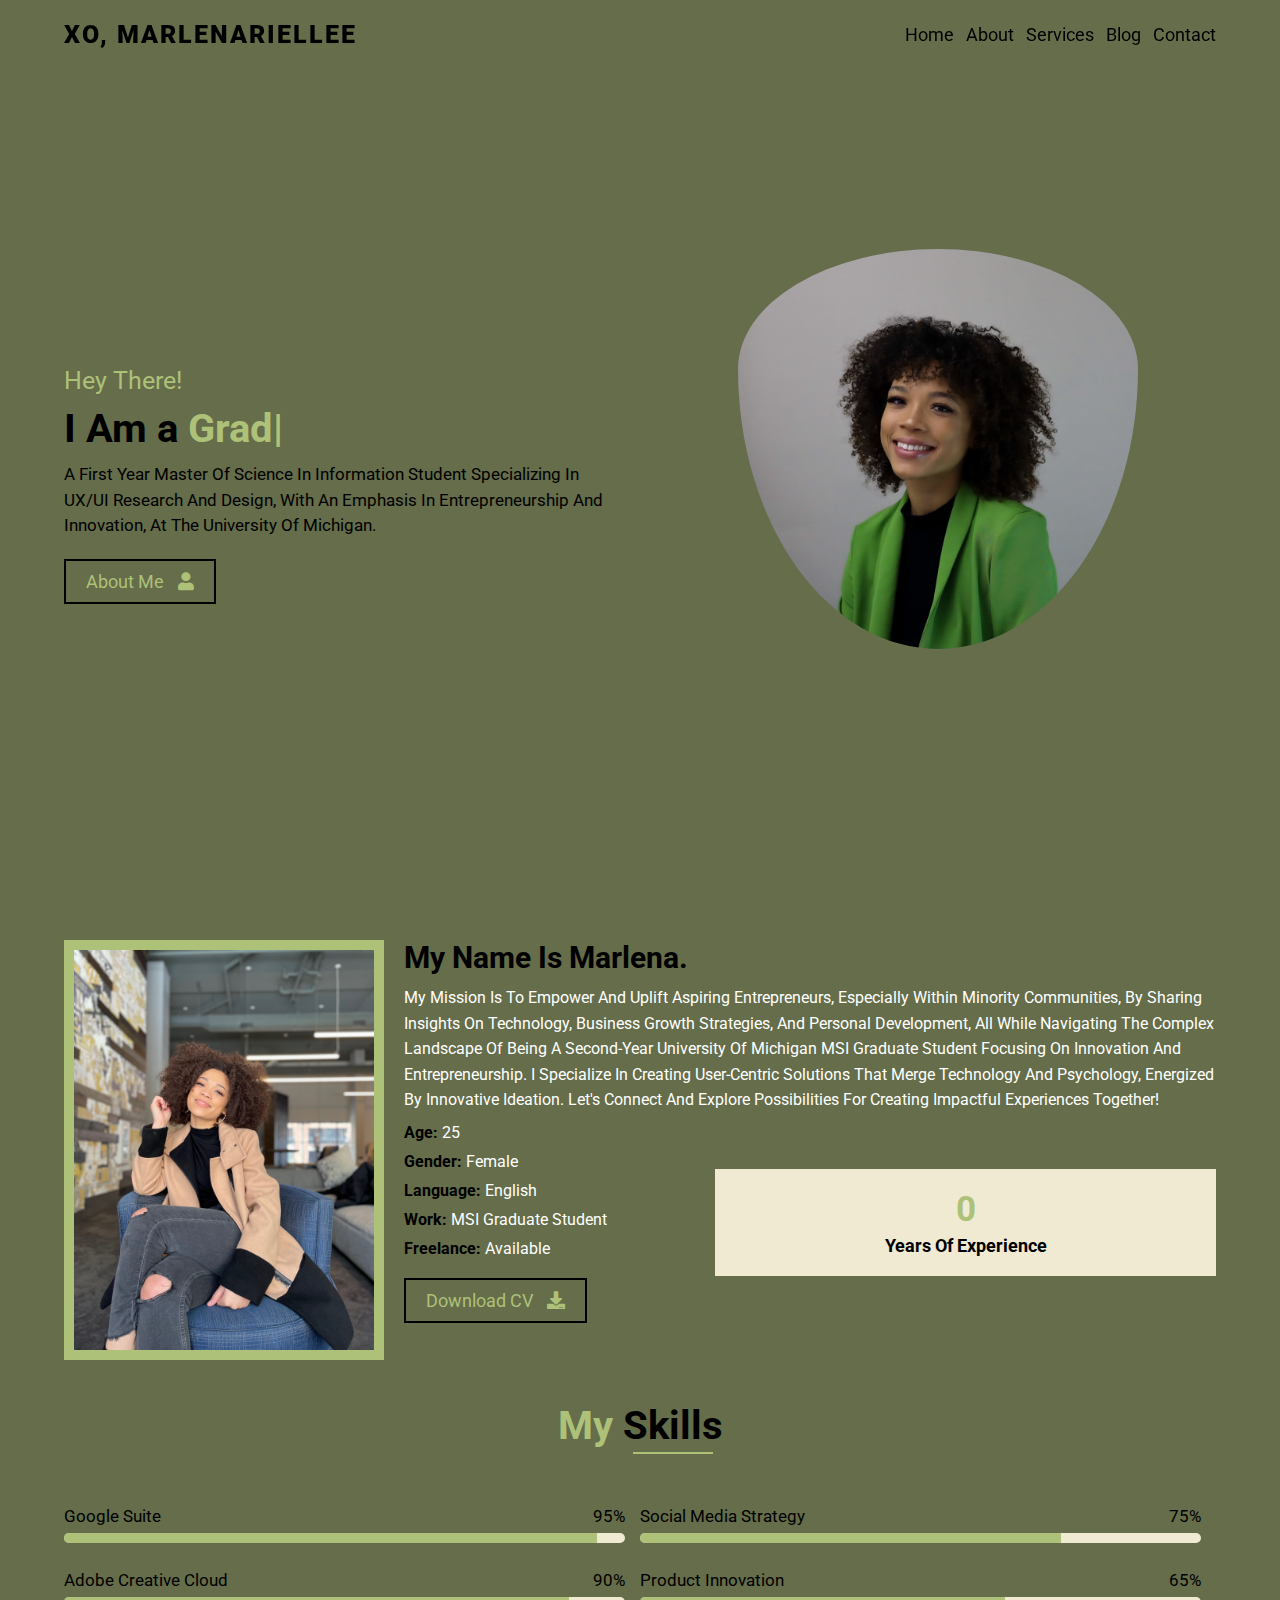
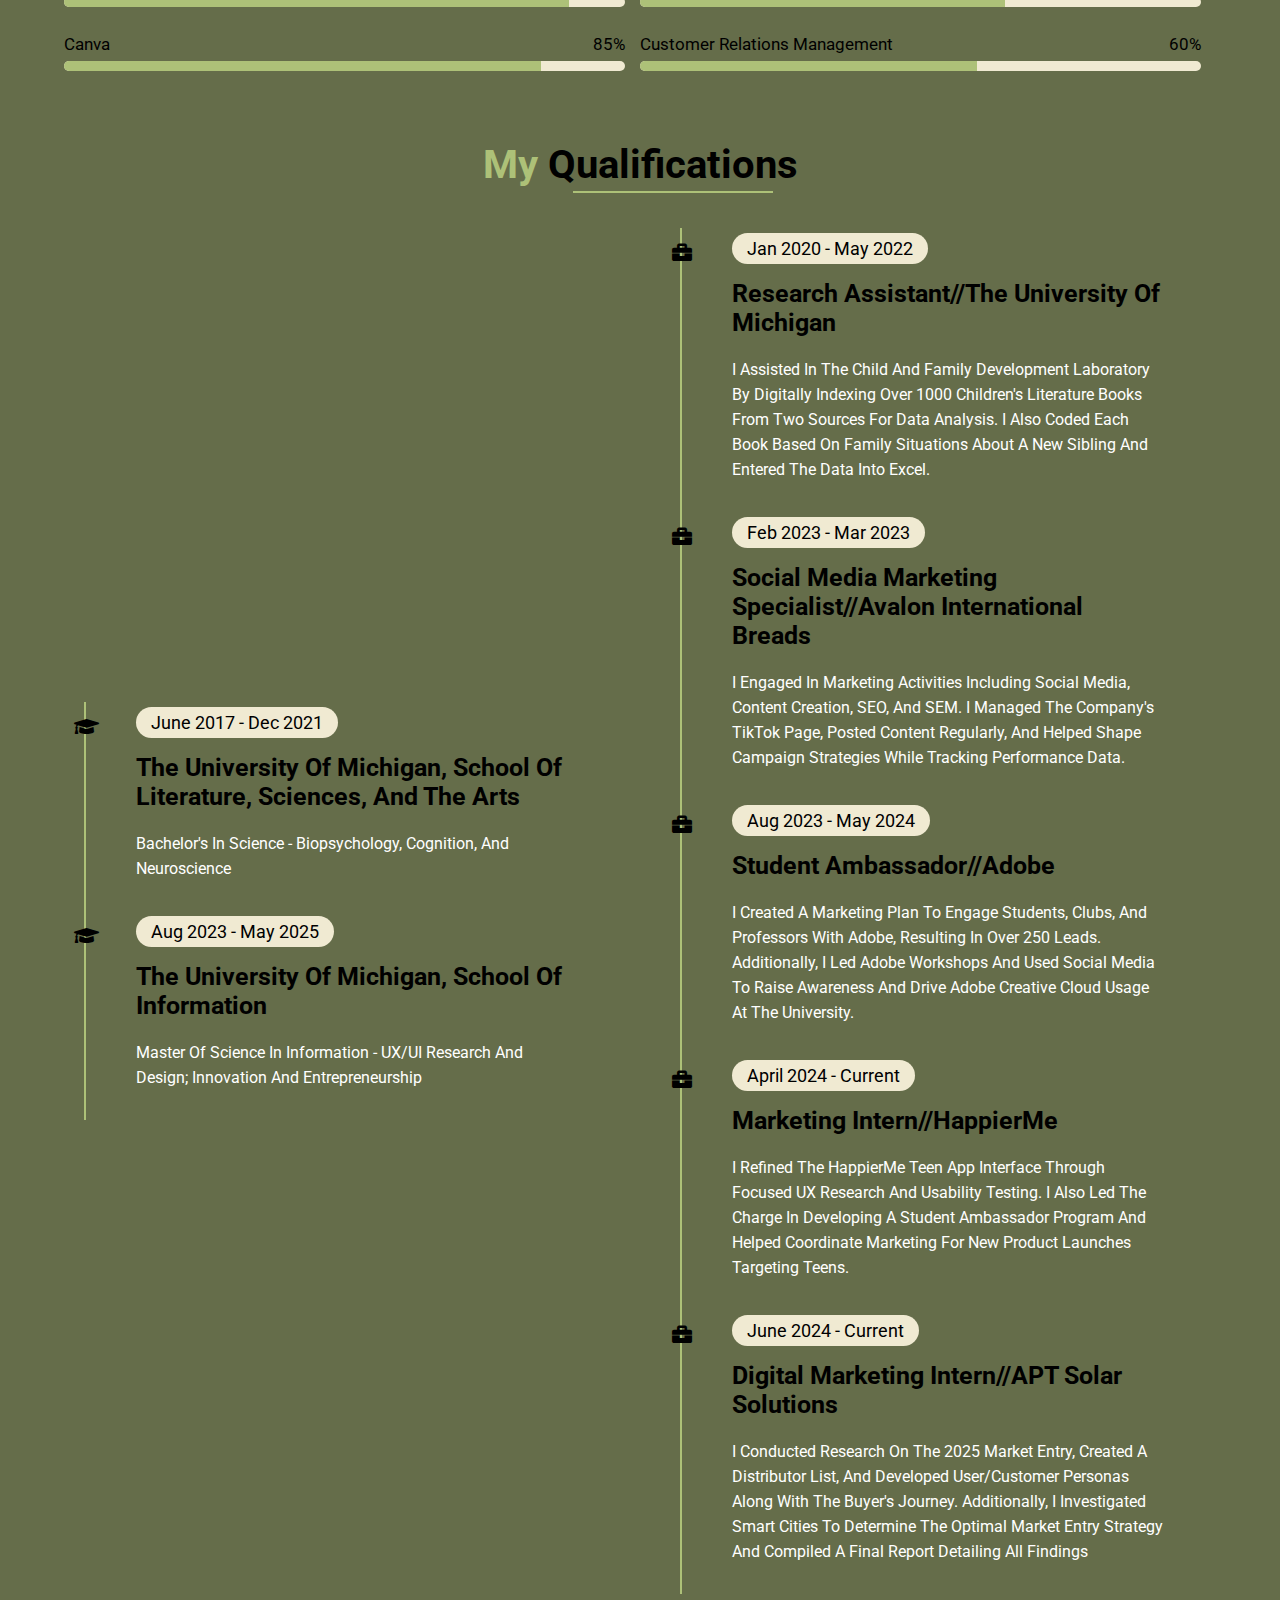
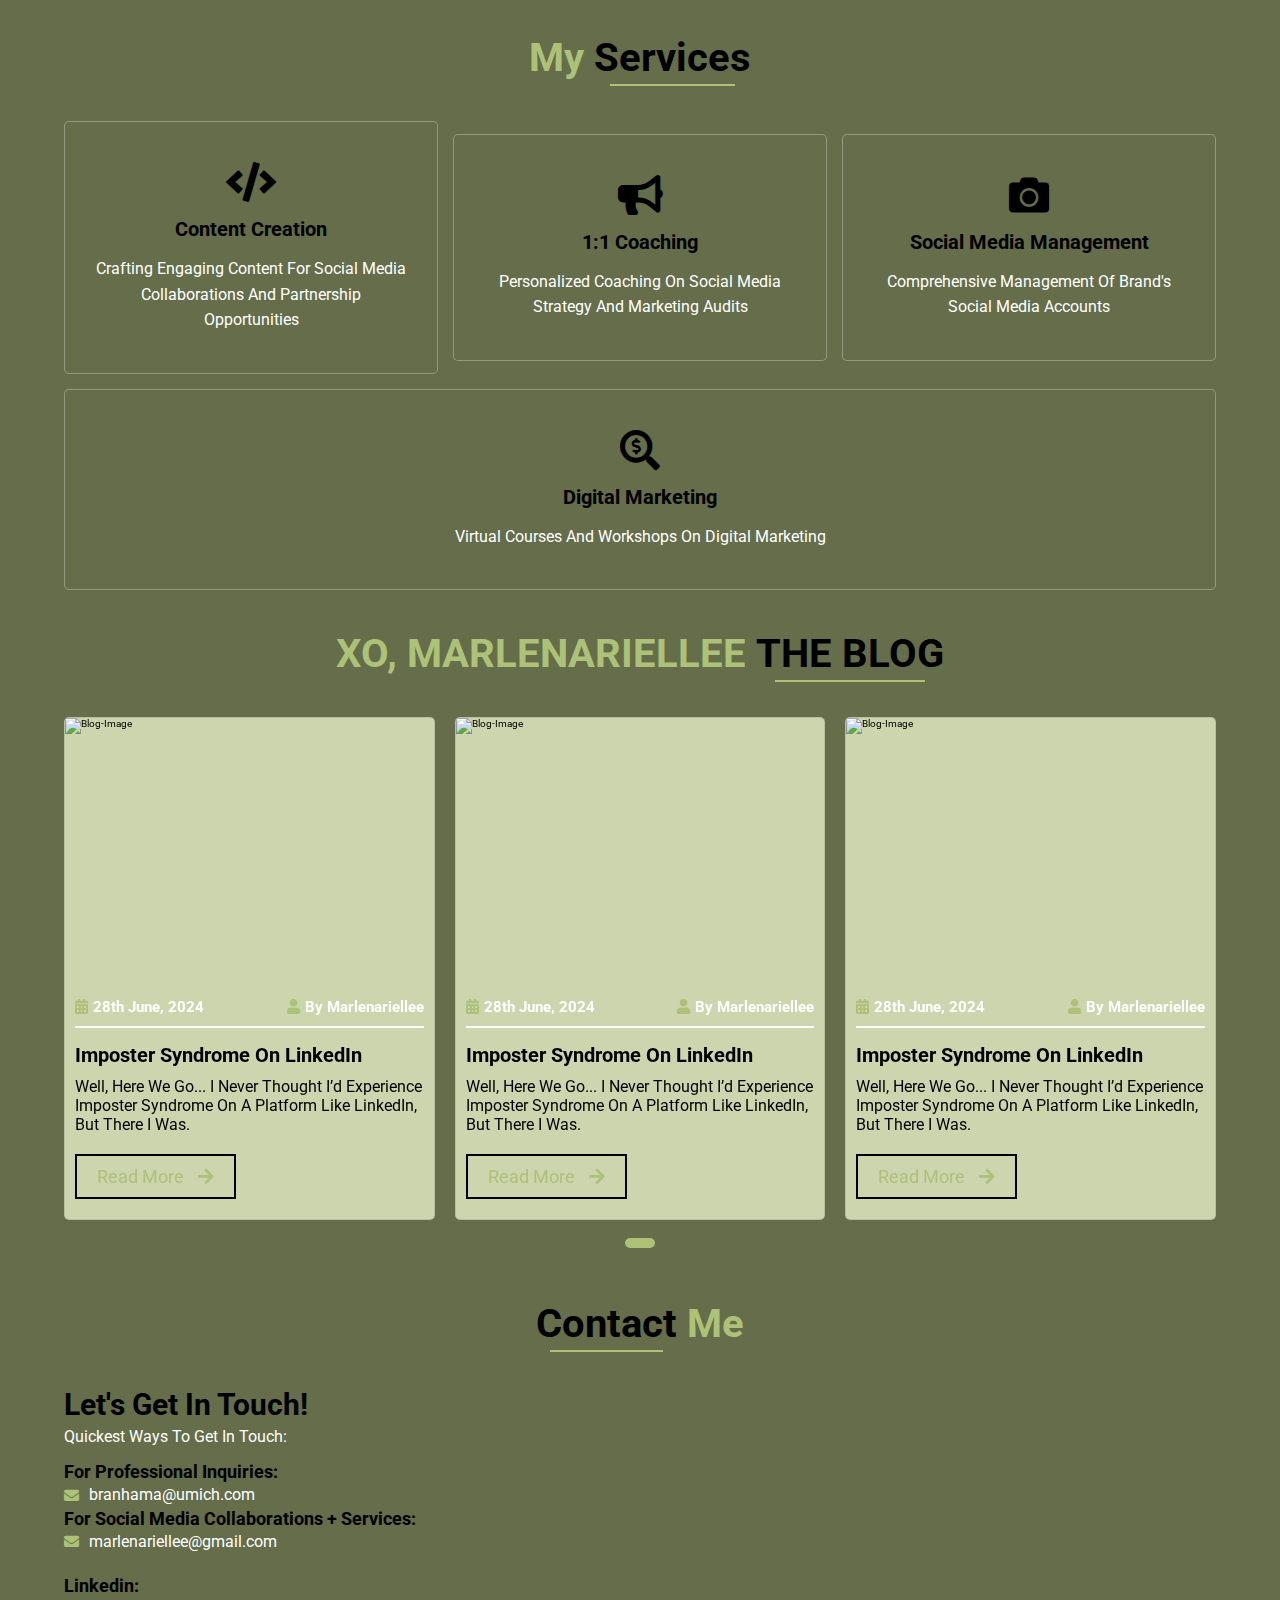
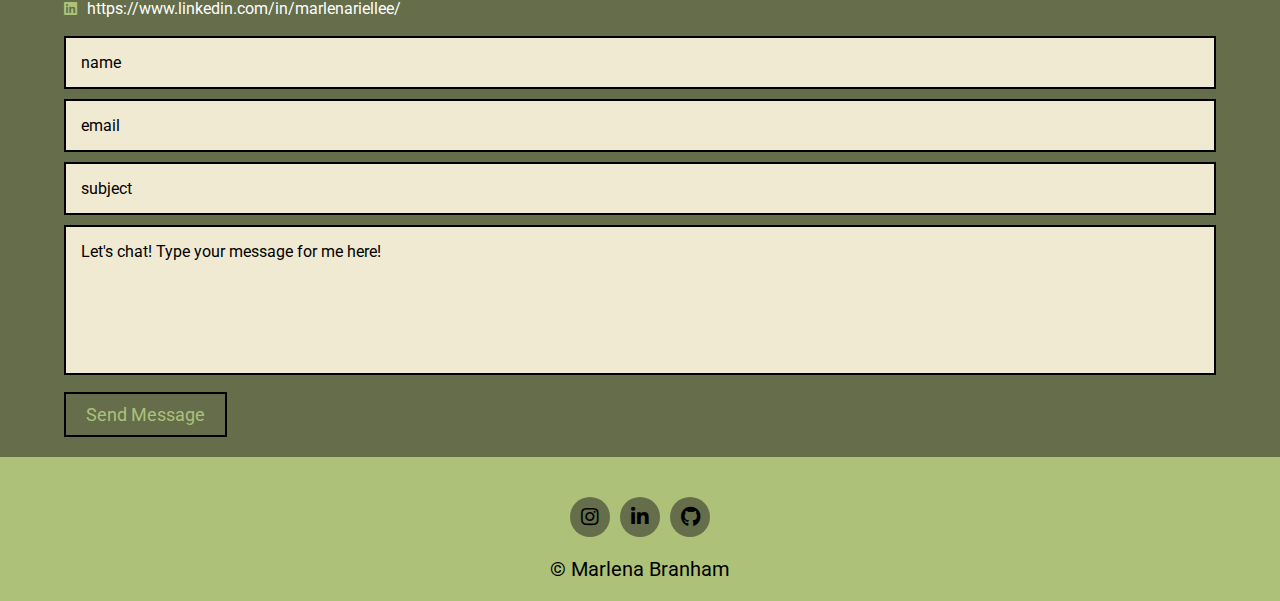
==== commit 9c49e339: "Add files via upload" ====
--- a/index.html
+++ b/index.html
@@ -51,7 +51,7 @@
         <!-- Logo -->
         <a class="logo" href="#home">
             <h2> XO, MARLENARIELLEE </h2> 
-            <!-- <img src="assets/images/logo.png" alt="logo" -->
+            <!-- <img src="assets/images/logo/marlenariellelogo.png" alt="logo" -->
         </a>
         <!-- Logo End -->
 
@@ -127,7 +127,7 @@
                         <h4>language: <span>english</span></h4>
                         <h4>work: <span>MSI Graduate Student</span></h4>
                         <h4>freelance: <span>available</span></h4>
-                        <a href="file:///Users/marlenabranham/Downloads/Resume%20(1).pdf" class="btn">download CV <i class="fas fa-download"></i></a>
+                        <a href="file:///Users/marlenabranham/Documents/for%20me/Marlena%20Portfolio/MABRESUME24.pdf" class="btn">download CV <i class="fas fa-download"></i></a>
                     </div>
 
                     <div class="counting">
@@ -305,29 +305,25 @@
             <div class="service-item">
                 <i class="fas fa-code"></i>
                 <h3>content creation</h3>
-                <p>Lorem ipsum dolor, sit amet consectetur adipisicing elit. 
-                    Ex repellendus porro facilis.</p>
+                <p>Crafting engaging content for social media collaborations and partnership opportunities</p>
             </div>
 
             <div class="service-item">
                 <i class="fas fa-bullhorn"></i>
                 <h3>1:1 coaching</h3>
-                <p>Lorem ipsum dolor, sit amet consectetur adipisicing elit. 
-                    Ex repellendus porro facilis.</p>
+                <p>Personalized coaching on social media strategy and marketing audits</p>
             </div>
 
             <div class="service-item">
                 <i class="fas fa-camera"></i>
                 <h3>social media management</h3>
-                <p>Lorem ipsum dolor, sit amet consectetur adipisicing elit. 
-                    Ex repellendus porro facilis.</p>
+                <p>Comprehensive management of brand's social media accounts</p>
             </div>
 
             <div class="service-item">
                 <i class="fas fa-search-dollar"></i>
                 <h3>digital marketing</h3>
-                <p>Lorem ipsum dolor, sit amet consectetur adipisicing elit. 
-                    Ex repellendus porro facilis.</p>
+                <p>Virtual courses and workshops on digital marketing</p>
             </div>
         </div>
 
--- a/assets/css/main.css
+++ b/assets/css/main.css
@@ -23,10 +23,10 @@
 @import url('https://fonts.googleapis.com/css2?family=Roboto:wght@100;300;400;500;700;900&display=swap');
 
 :root{
-    --purple: #BC8CF2;
-    --black: #000000;
-    --white: #F7F5F2;
-    --grey: #DFDFDE;
+    --purple: #ADC178;
+    --black: #656D4A ;
+    --white: #000000;
+    --grey: #ffffff ;
 }
 
 *{
@@ -134,7 +134,7 @@
     font-size: 1.8rem;
     color: var(--purple);
     background-color: transparent;
-    border: 0.2rem solid var(--purple);
+    border: 0.2rem solid var(--white);
 }
 
 .btn i{
@@ -143,7 +143,7 @@
 
 .btn:hover{
     color: var(--white);
-    background-color: var(--purple);
+    background-color: #F0EAD2;
     cursor: pointer;
 }
 
@@ -177,13 +177,14 @@
 
 header.sticky{
     border-bottom: 0.1rem solid var(--grey);
-    background: rgba(0, 0, 0, 0.8);
+    background: #F0EAD2;
+    opacity: 60%;
 }
 
 header .logo h2{
     font-size: 2.5rem;
     font-weight: 900;
-    color: var(--purple);
+    color: #000000;
     text-transform: uppercase;
     letter-spacing: 0.2rem;
 }
@@ -413,7 +414,7 @@
     -ms-flex: 1 1 18rem;
         flex: 1 1 18rem;
     text-align: center;
-    background-color: #222;
+    background-color: #F0EAD2 ;
     padding: 2rem;
 }
 
@@ -466,7 +467,7 @@
 
  .skill-item .box .progress-bar{
     width:100%;
-    background:#222;
+    background:#F0EAD2 ;
     overflow:hidden;
     height:1rem;
     border-radius: 50rem;
@@ -549,7 +550,6 @@
     text-align: center;
     font-size: 2rem;
     color:var(--white);
-    background:var(--purple);
 }
 
 .experience-item .content{
@@ -559,7 +559,7 @@
 }
 
 .experience-item span{
-    background: #222;
+    background: #F0EAD2 ;
     color: var(--white);
     padding: 0.5rem 1.5rem;
     font-size: 1.8rem;
@@ -897,7 +897,7 @@
 }
 
 .blog-item{
-    background-color: #222;
+    background-color: #CCD5AE ;
     border: 0.1rem solid rgba(0, 0, 0, 0.1);
     border-radius: 0.5rem;
     overflow: hidden;
@@ -957,7 +957,7 @@
 .blog-item p{
     padding: 1rem 0;
     font-size: 1.6rem;
-    color: var(--grey);
+    color: var(--white);
 }
 
 .blog-item .btn{
@@ -1064,12 +1064,12 @@
 .contact-form .box{
     width: 100%;
     text-transform: none;
-    color: var(--grey);
+    color: var(--white);
     font-size: 1.6rem;
-    border: 0.1rem solid rgba(0, 0, 0, 0.1);
+    border: 0.2rem solid #000000;
     padding: 1.5rem;
     margin: 0.5rem 0;
-    background-color: #222;
+    background-color: #F0EAD2 ;
 }
 
 .contact-form .box:focus{
@@ -1077,7 +1077,7 @@
 }
 
 .contact-form .box::placeholder{
-    color: var(--grey);
+    color: var(--white);
 }
 
 .contact-form textarea{
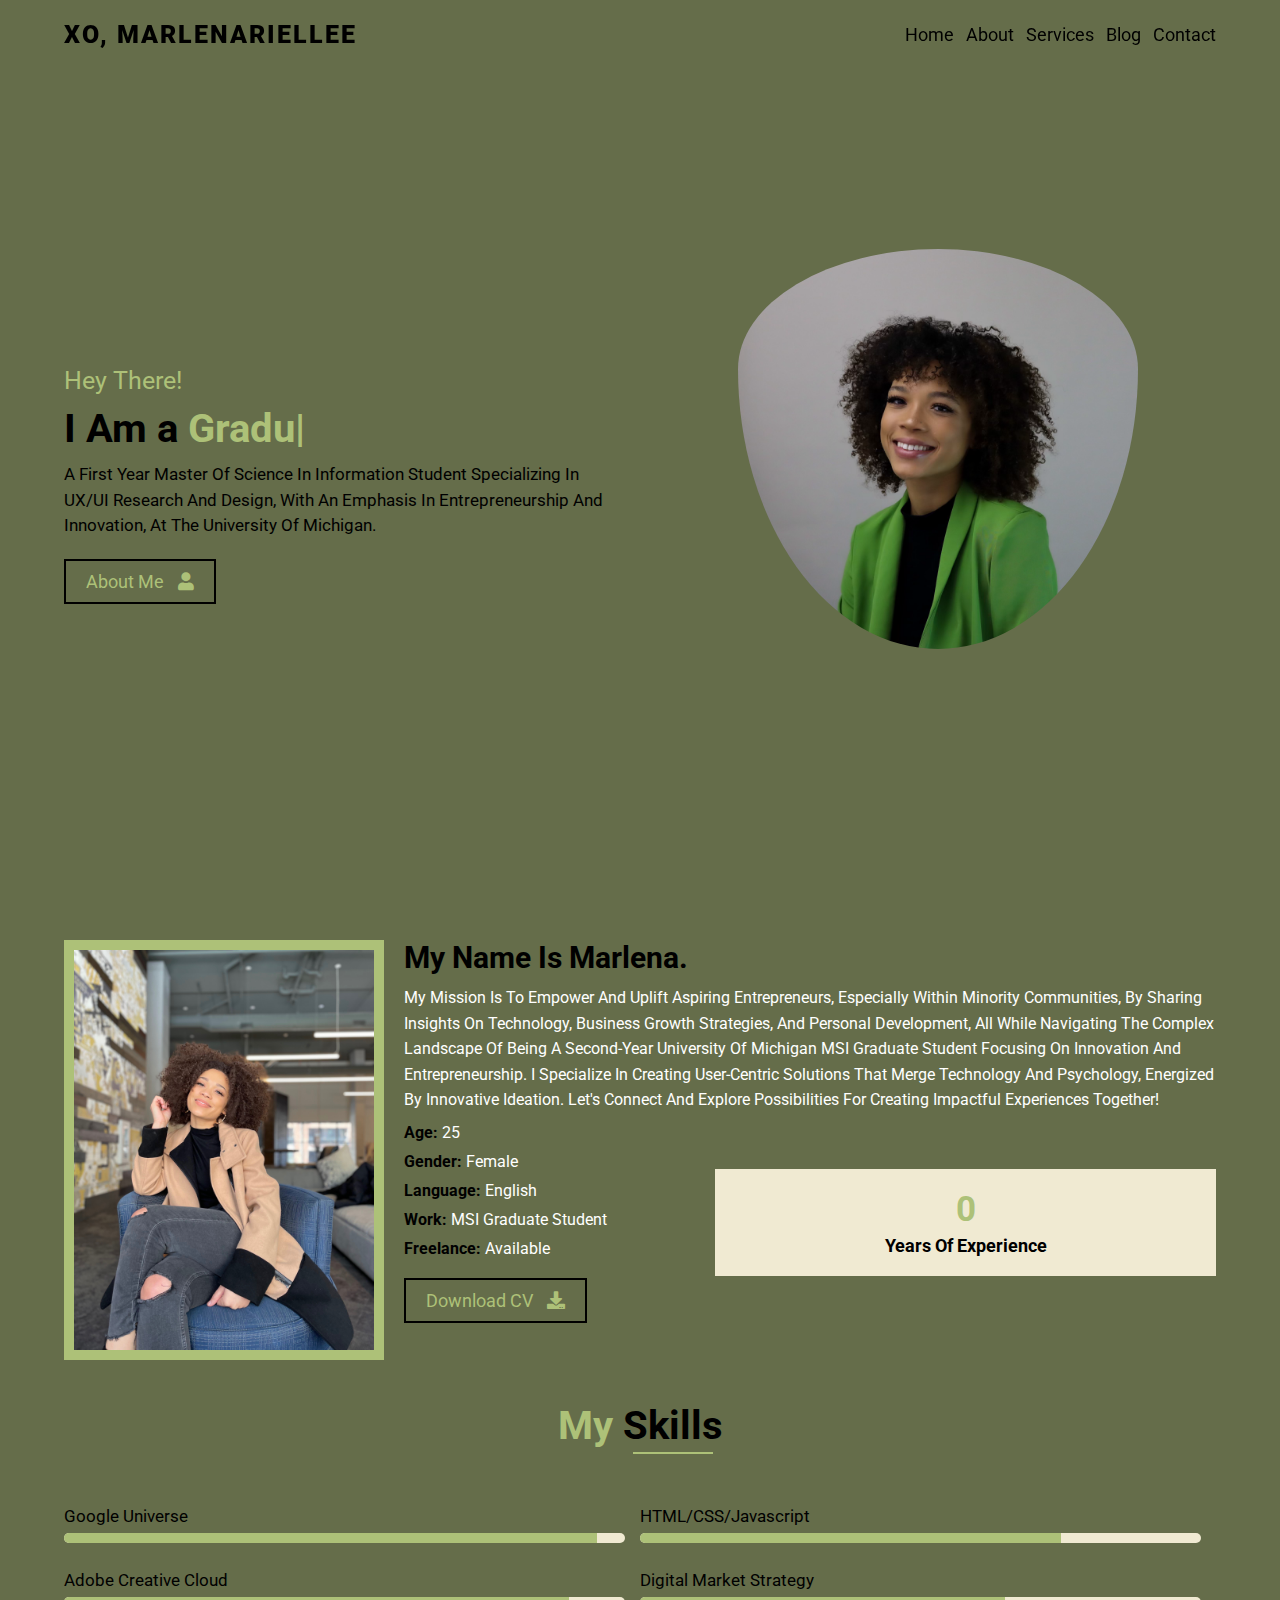
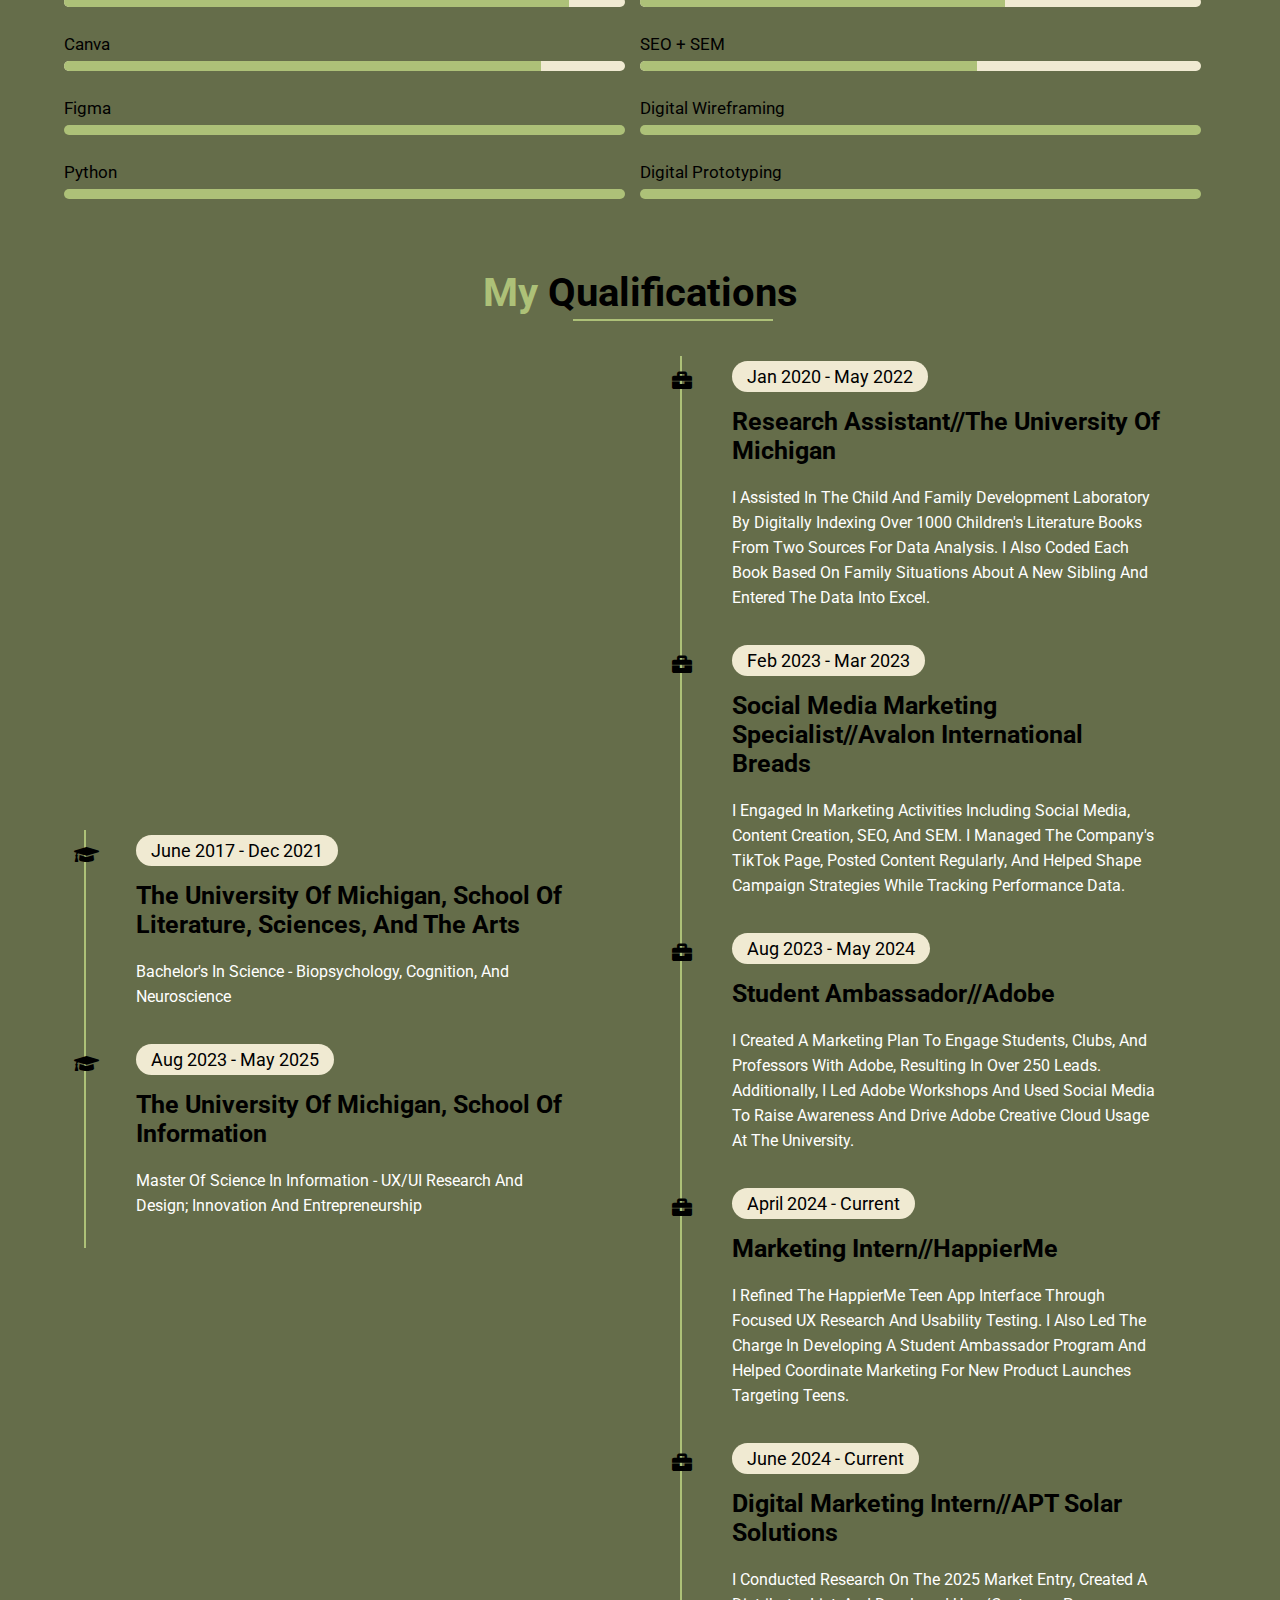
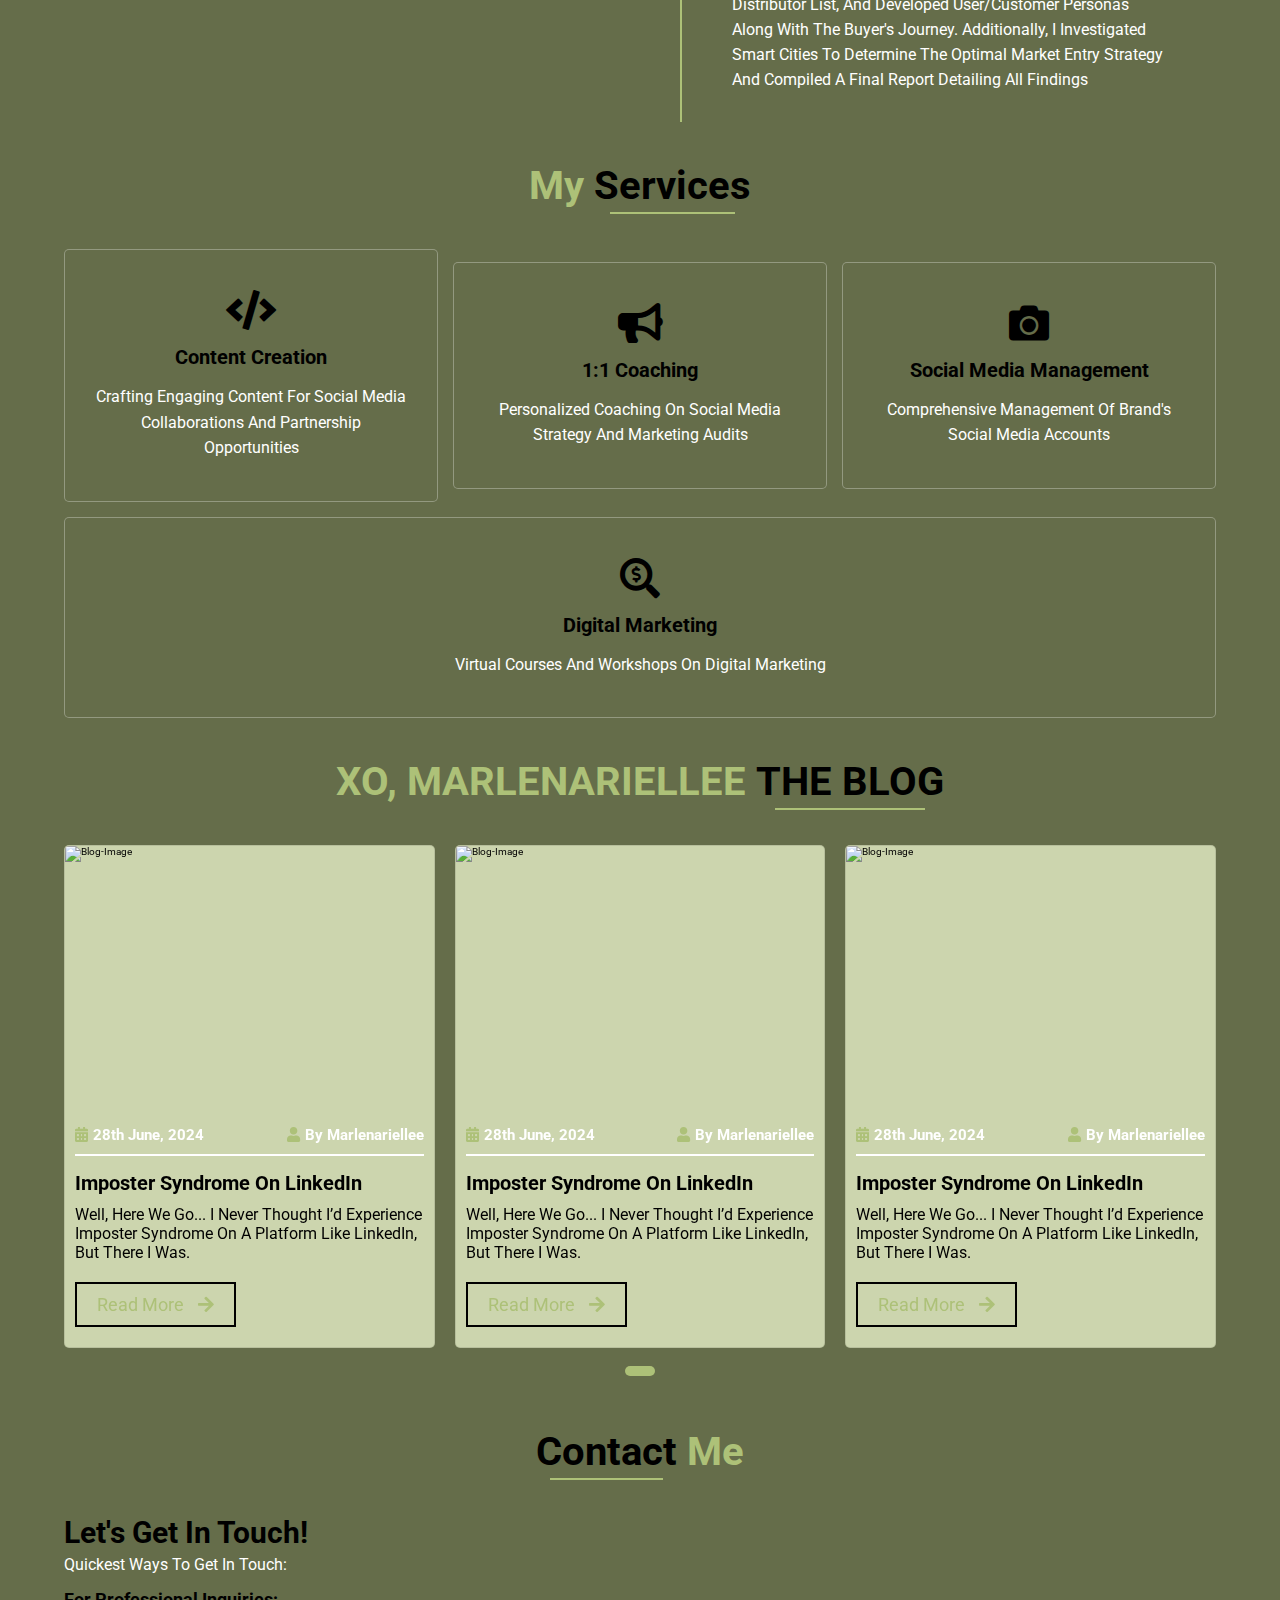
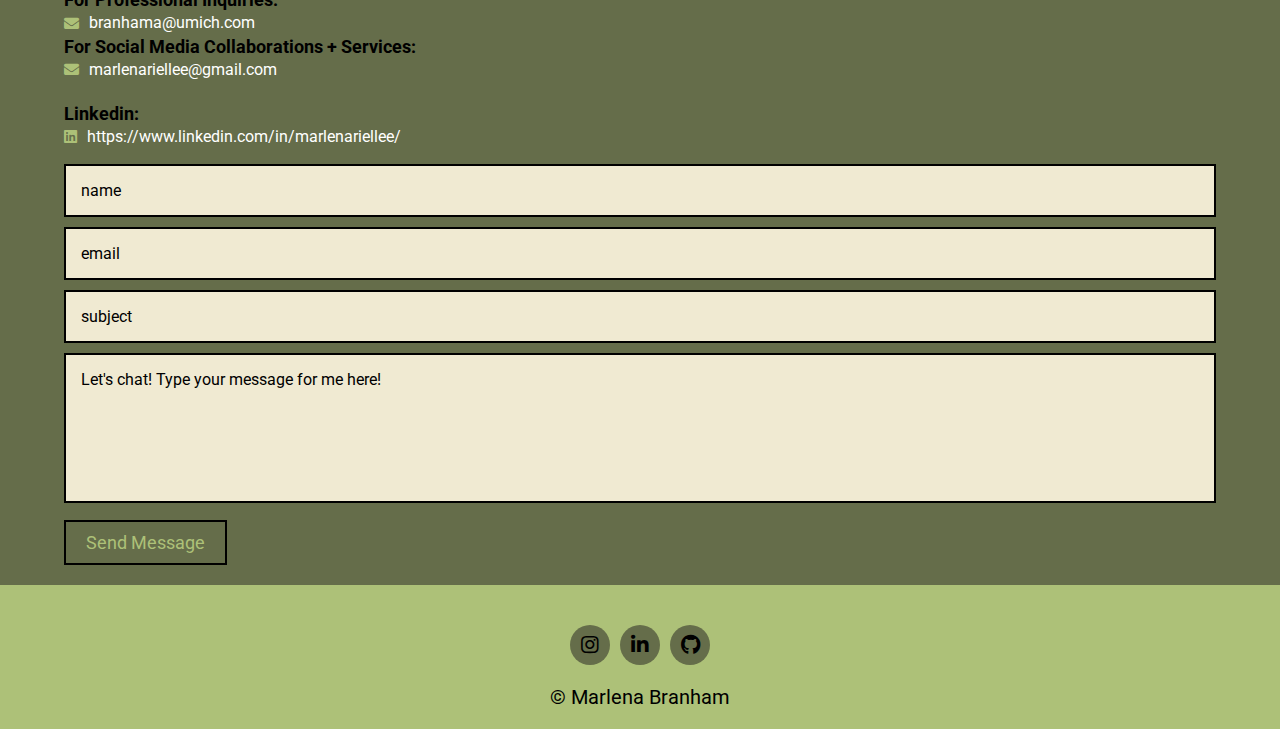
==== commit 1a103432: "Add files via upload" ====
--- a/index.html
+++ b/index.html
@@ -169,30 +169,46 @@
             <div class="skills">
                 <div class="skill-item item1">
                     <div class="box">
-                        <h3>google suite<span> 95% </span> </h3>
-                        <div class="progress-bar"> <span></span> </div>
-                    </div>
-                    <div class="box">
-                        <h3>adobe creative cloud<span> 90% </span> </h3>
-                        <div class="progress-bar"> <span></span> </div>
-                    </div>
-                    <div class="box">
-                        <h3>canva<span> 85% </span> </h3>
-                        <div class="progress-bar"> <span></span> </div>
-                    </div>
-                </div>
-    
+                        <h3>google universe</h3>
+                        <div class="progress-bar"> <span></span> </div>
+                    </div>
+                    <div class="box">
+                        <h3>adobe creative cloud</h3>
+                        <div class="progress-bar"> <span></span> </div>
+                    </div>
+                    <div class="box">
+                        <h3>canva</h3>
+                        <div class="progress-bar"> <span></span> </div>
+                    </div>
+                    <div class="box">
+                        <h3>figma</h3>
+                        <div class="progress-bar"> <span></span> </div>
+                    </div>
+                    <div class="box">
+                        <h3>Python</h3>
+                        <div class="progress-bar"> <span></span> </div>
+                    </div>
+                </div>
+
                 <div class="skill-item item2">
                     <div class="box">
-                        <h3>social media strategy<span> 75% </span> </h3>
-                        <div class="progress-bar"> <span></span> </div>
-                    </div>
-                    <div class="box">
-                        <h3>product innovation<span> 65% </span> </h3>
-                        <div class="progress-bar"> <span></span> </div>
-                    </div>
-                    <div class="box">
-                        <h3>customer relations management<span> 60% </span> </h3>
+                        <h3>HTML/CSS/Javascript </h3>
+                        <div class="progress-bar"> <span></span> </div>
+                    </div>
+                    <div class="box">
+                        <h3>digital market strategy</h3>
+                        <div class="progress-bar"> <span></span> </div>
+                    </div>
+                    <div class="box">
+                        <h3>SEO + SEM</h3>
+                        <div class="progress-bar"> <span></span> </div>
+                    </div>
+                    <div class="box">
+                        <h3>digital wireframing</h3>
+                        <div class="progress-bar"> <span></span> </div>
+                    </div>
+                    <div class="box">
+                        <h3>digital prototyping</h3>
                         <div class="progress-bar"> <span></span> </div>
                     </div>
                 </div>
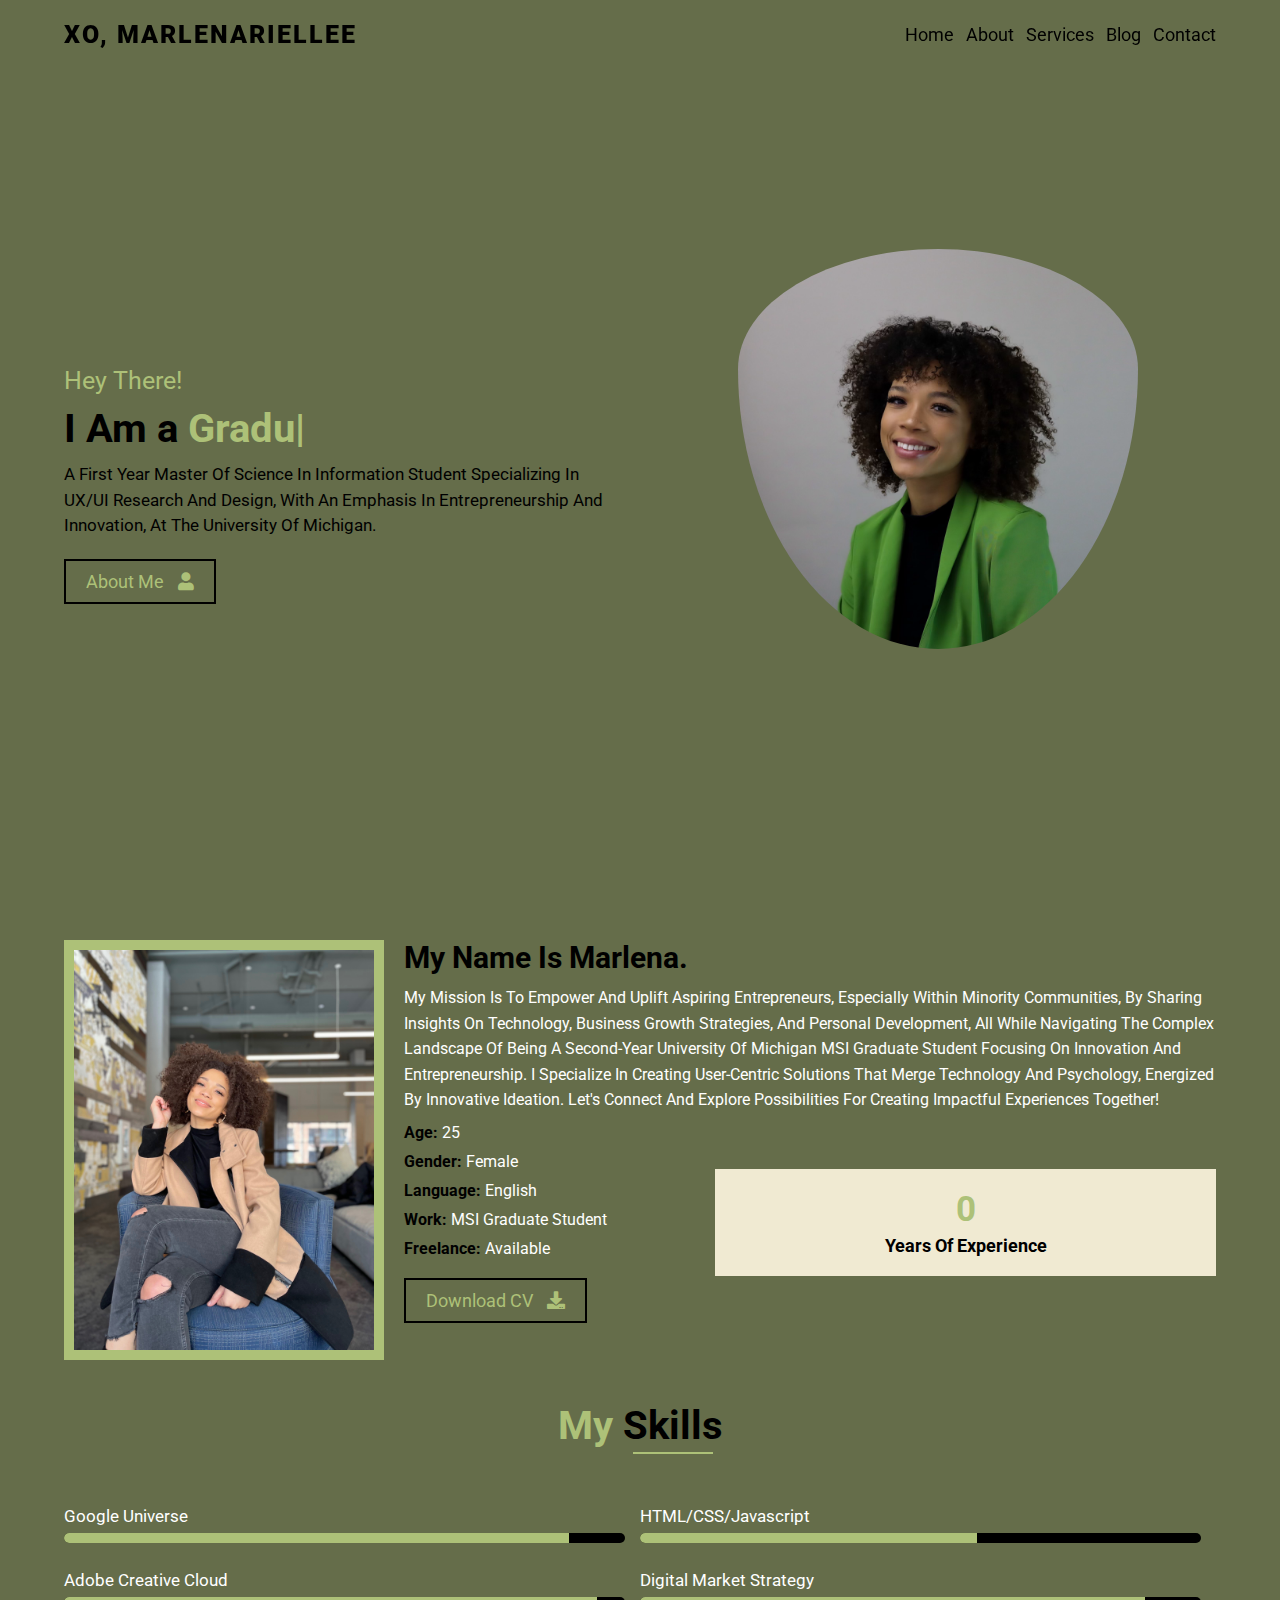
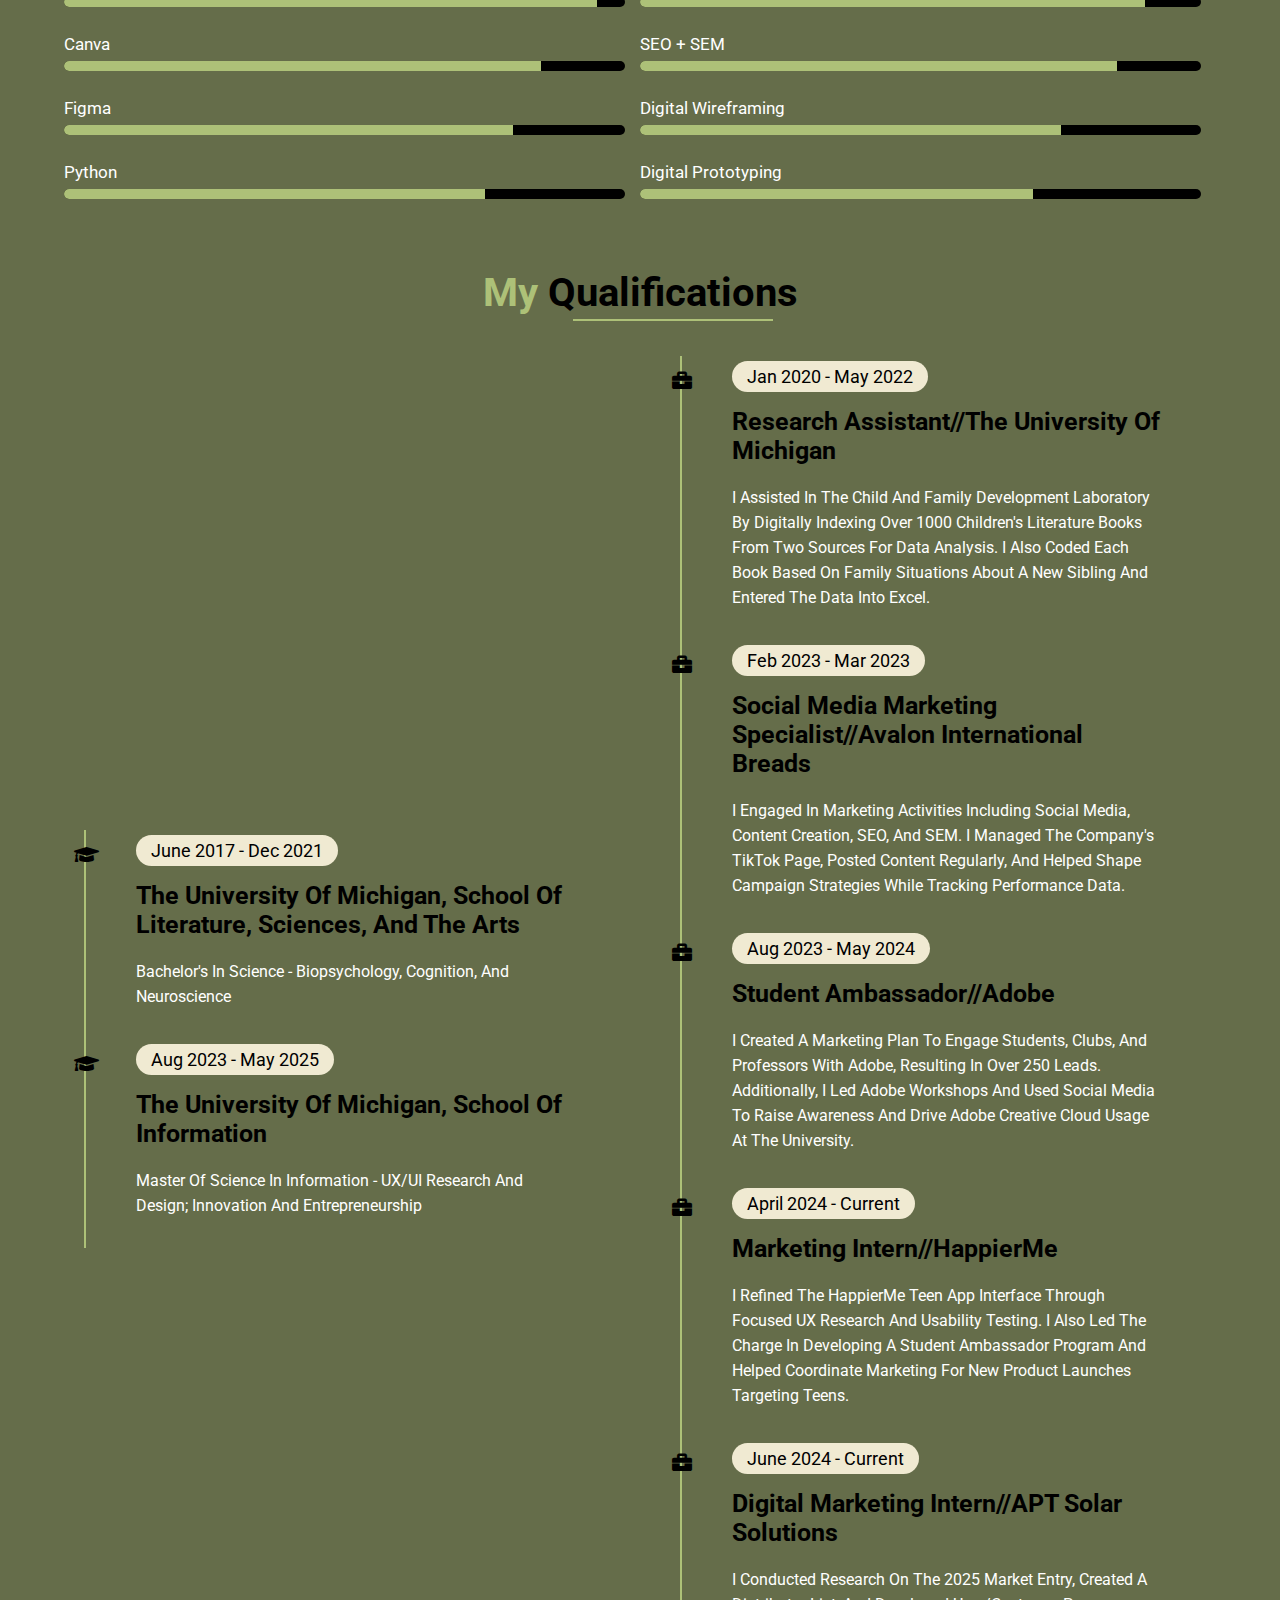
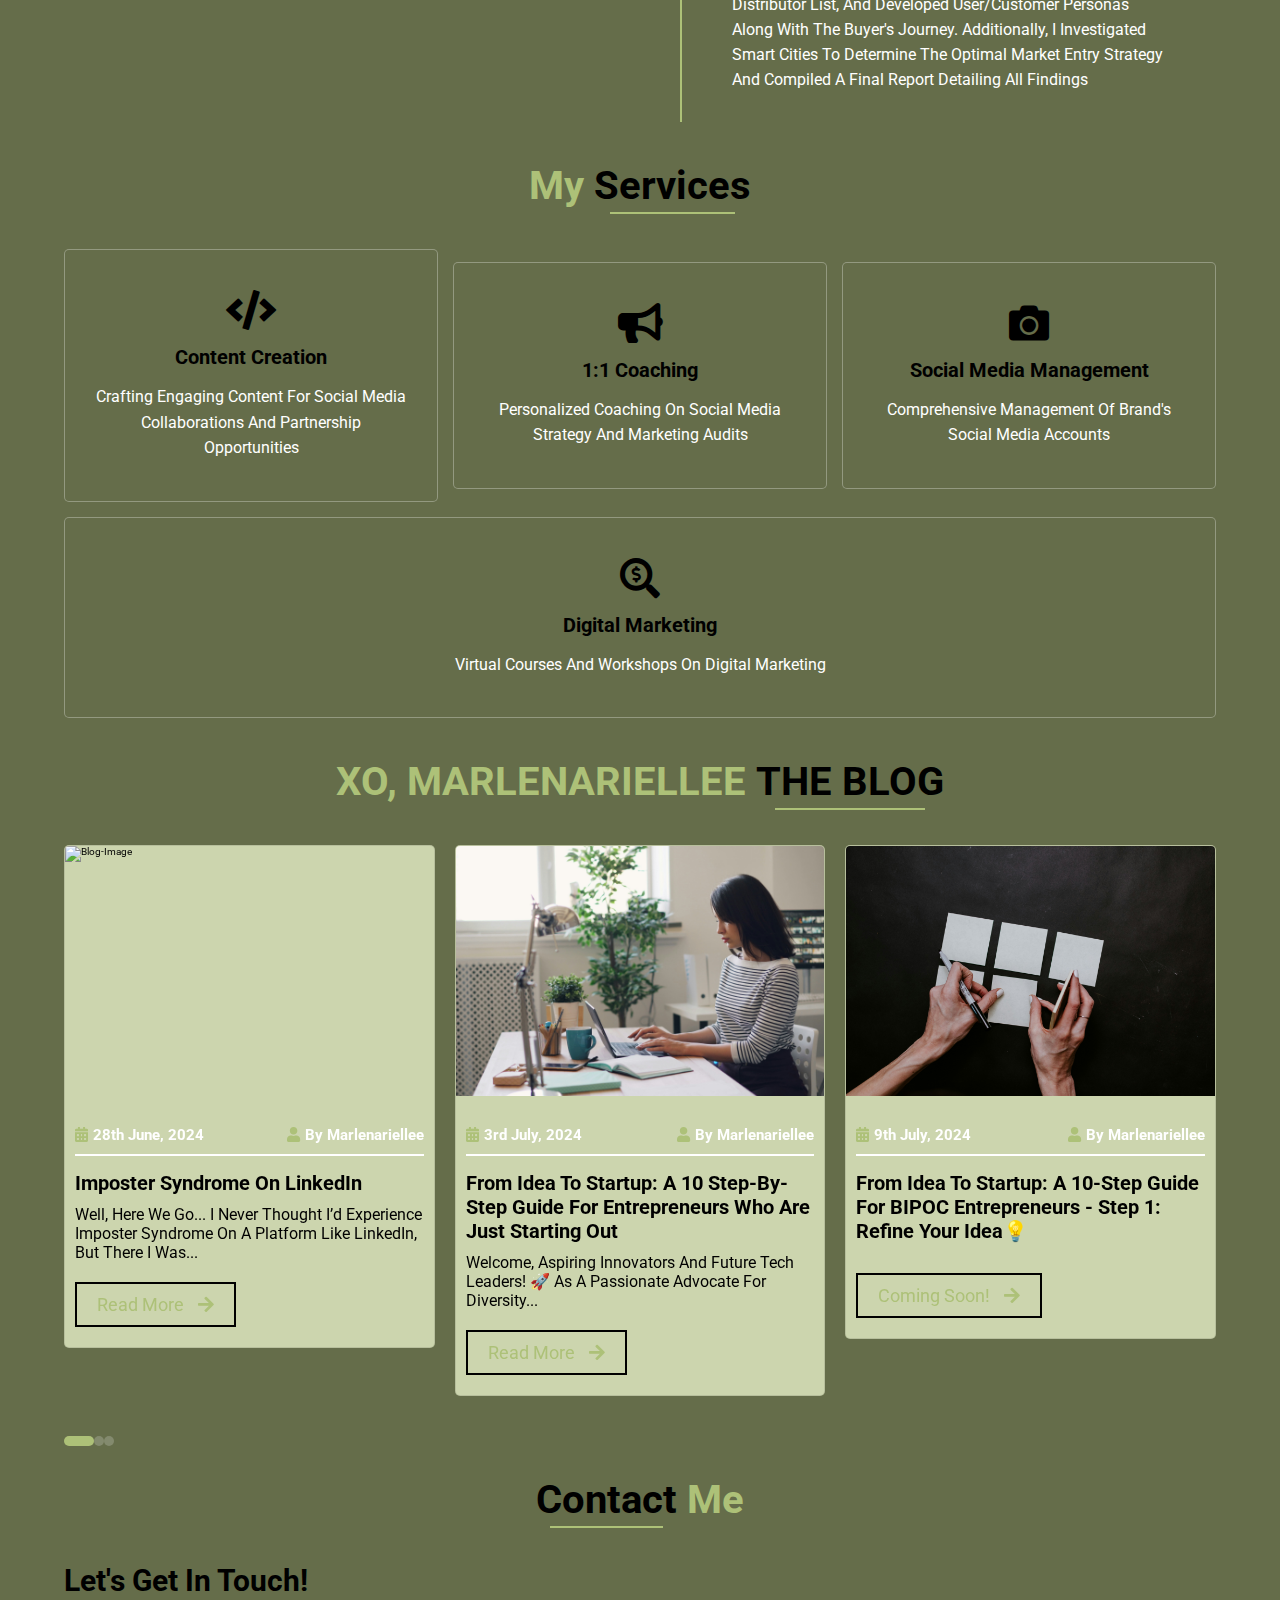
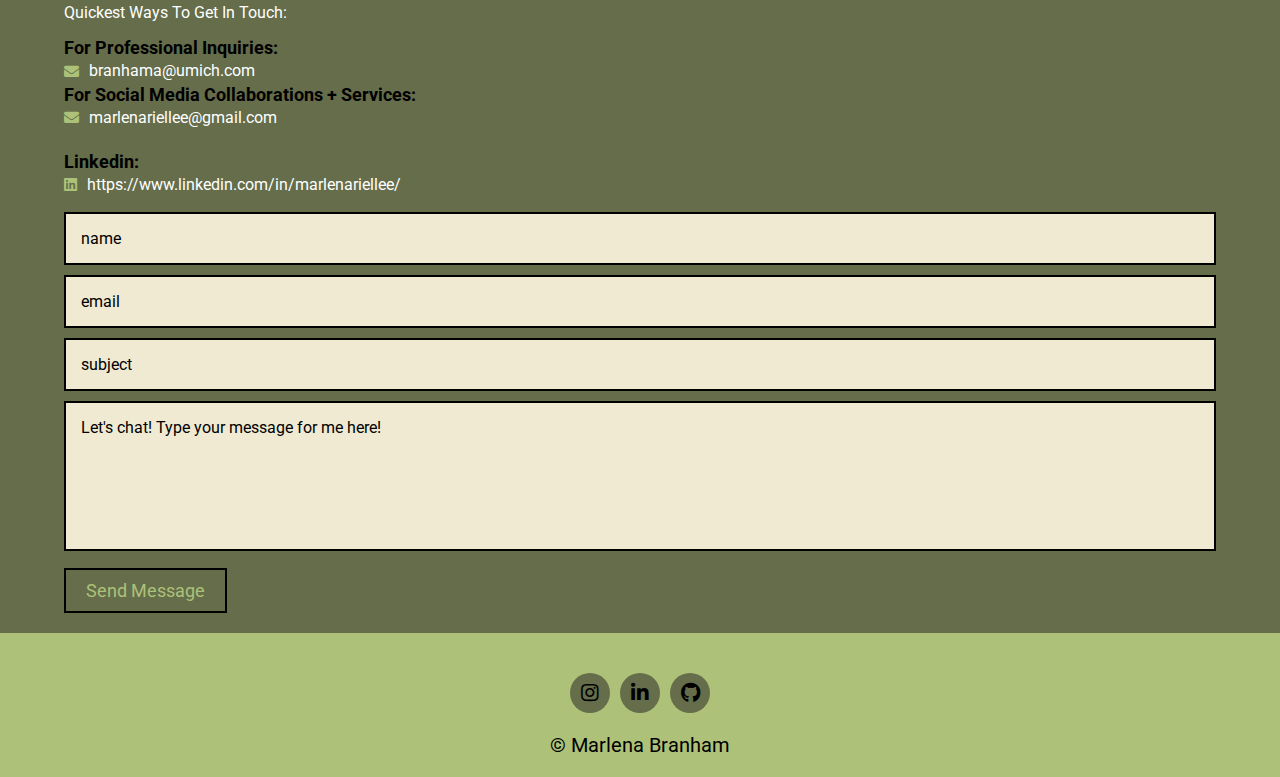
==== commit d5ea4f84: "Add files via upload" ====
--- a/index.html
+++ b/index.html
@@ -348,7 +348,7 @@
 
 
 
-    <!-------------------- Portfolio Area (Start) -------------------->
+    <!-- ------------------ Portfolio Area (Start) ------------------ -->
     <!-- <section class="portfolio" id="portfolio">
 
         <div class="heading">
@@ -424,7 +424,7 @@
         </div>
         
     </section> -->
-    <!-------------------- Portfolio Area (End) -------------------->
+    <!-- -------------------- Portfolio Area (End) ------------------- -->
 
 
 
@@ -560,47 +560,45 @@
                         <a class="main-heading" href="https://marlenariellee.blogspot.com/2024/06/imposter-syndrome-on-linkedin.html">Imposter Syndrome on LinkedIn</a>
                         <p>Well, here we go...
 
-                            I never thought I’d experience imposter syndrome on a platform like LinkedIn, but there I was.
+                            I never thought I’d experience imposter syndrome on a platform like LinkedIn, but there I was...
                         </p>
                         <a href="https://marlenariellee.blogspot.com/2024/06/imposter-syndrome-on-linkedin.html" class="btn">read more <i class="fas fa-arrow-right"></i></a>
                     </div>
                 </div>
 
-                <!-- <div class="swiper-slide blog-item">
+                 <div class="swiper-slide blog-item">
                     <div class="image">
                         <img src="assets/images/Blogs/blog-2.png" alt="Blog-Image" />
                     </div>
                     <div class="content">
                         <div class="intro">
-                            <h5><i class="fas fa-calendar-alt"></i><span>1st jan, 2022</span></h5>
-                            <h5><i class="fas fa-user"></i><span>by admin</span></h5>
+                            <h5><i class="fas fa-calendar-alt"></i><span>3rd july, 2024</span></h5>
+                            <h5><i class="fas fa-user"></i><span>by marlenariellee</span></h5>
                         </div>
-                        <a class="main-heading" href="#">Learn Web Development As A Beginner</a>
-                        <p>Lorem ipsum dolor sit, amet consectetur adipisicing elit. 
-                            Nam possimus modi.
+                        <a class="main-heading" href="#">From Idea to Startup: A 10 Step-by-Step Guide for Entrepreneurs Who Are Just Starting Out</a>
+                        <p>Welcome, aspiring innovators and future tech leaders! 🚀 As a passionate advocate for diversity...
                         </p>    
-                        <a href="#" class="btn">read more <i class="fas fa-arrow-right"></i></a>
-                    </div>
-                </div>
-
-                <div class="swiper-slide blog-item">
+                        <a href="https://marlenariellee.blogspot.com/2024/07/from-idea-to-startup-10-step-by-step.html" class="btn">read more <i class="fas fa-arrow-right"></i></a>
+                    </div>
+                </div>
+
+                 <div class="swiper-slide blog-item">
                     <div class="image">
                         <img src="assets/images/Blogs/blog-3.png" alt="Blog-Image" />
                     </div>
                     <div class="content">
                         <div class="intro">
-                            <h5><i class="fas fa-calendar-alt"></i><span>1st jan, 2022</span></h5>
-                            <h5><i class="fas fa-user"></i><span>by admin</span></h5>
+                            <h5><i class="fas fa-calendar-alt"></i><span>9th july, 2024</span></h5>
+                            <h5><i class="fas fa-user"></i><span>by marlenariellee</span></h5>
                         </div>
-                        <a class="main-heading" href="#">Complete Roadmap For Web Development</a>
-                        <p>Lorem ipsum dolor sit, amet consectetur adipisicing elit. 
-                            Nam possimus modi.
+                        <a class="main-heading" href="#">From Idea to Startup: A 10-Step Guide for BIPOC Entrepreneurs - Step 1: Refine Your Idea💡</a>
+                        <p>
                         </p>    
-                        <a href="#" class="btn">read more <i class="fas fa-arrow-right"></i></a>
-                    </div>
-                </div>
-
-                <div class="swiper-slide blog-item">
+                        <a href="#" class="btn">coming soon! <i class="fas fa-arrow-right"></i></a>
+                    </div>
+                </div>
+
+               <!-- <div class="swiper-slide blog-item">
                     <div class="image">
                         <img src="assets/images/Blogs/blog-4.png" alt="Blog-Image" />
                     </div>
@@ -631,8 +629,8 @@
                             Nam possimus modi.
                         </p>    
                         <a href="#" class="btn">read more <i class="fas fa-arrow-right"></i></a>
-                    </div>
-                </div> -->
+                    </div> -->
+                </div>
 
             </div>
 
--- a/assets/css/main.css
+++ b/assets/css/main.css
@@ -461,13 +461,13 @@
     justify-content: space-between;
     padding:.7rem 0;
     font-size: 1.7rem;
-    color: var(--white);
+    color: var(--grey);
     font-weight: 400;
 }
 
  .skill-item .box .progress-bar{
     width:100%;
-    background:#F0EAD2 ;
+    background:#000000 ;
     overflow:hidden;
     height:1rem;
     border-radius: 50rem;
@@ -480,29 +480,44 @@
 }
 
  .skill-item.item1 .box:nth-child(1) .progress-bar span{
+    width:90%;
+}
+
+ .skill-item.item1 .box:nth-child(2) .progress-bar span{
     width:95%;
-}
-
- .skill-item.item1 .box:nth-child(2) .progress-bar span{
-    width:90%;
 }
 
  .skill-item.item1 .box:nth-child(3) .progress-bar span{
     width:85%;
 }
 
+.skill-item.item1 .box:nth-child(4) .progress-bar span{
+    width:80%;
+}
+
+ .skill-item.item1 .box:nth-child(5) .progress-bar span{
+    width:75%;
+}
+
 .skill-item.item2 .box:nth-child(1) .progress-bar span{
+    width:60%;
+}
+
+ .skill-item.item2 .box:nth-child(2) .progress-bar span{
+    width:90%;
+}
+
+ .skill-item.item2 .box:nth-child(3) .progress-bar span{
+    width:85%;
+}
+
+.skill-item.item2 .box:nth-child(4) .progress-bar span{
     width:75%;
 }
 
- .skill-item.item2 .box:nth-child(2) .progress-bar span{
-    width:65%;
-}
-
- .skill-item.item2 .box:nth-child(3) .progress-bar span{
-    width:60%;
-}
-
+.skill-item.item2 .box:nth-child(5) .progress-bar span{
+    width:70%;
+}
 /*--------------------- 5- About Area CSS (End) ---------------------*/
 
 
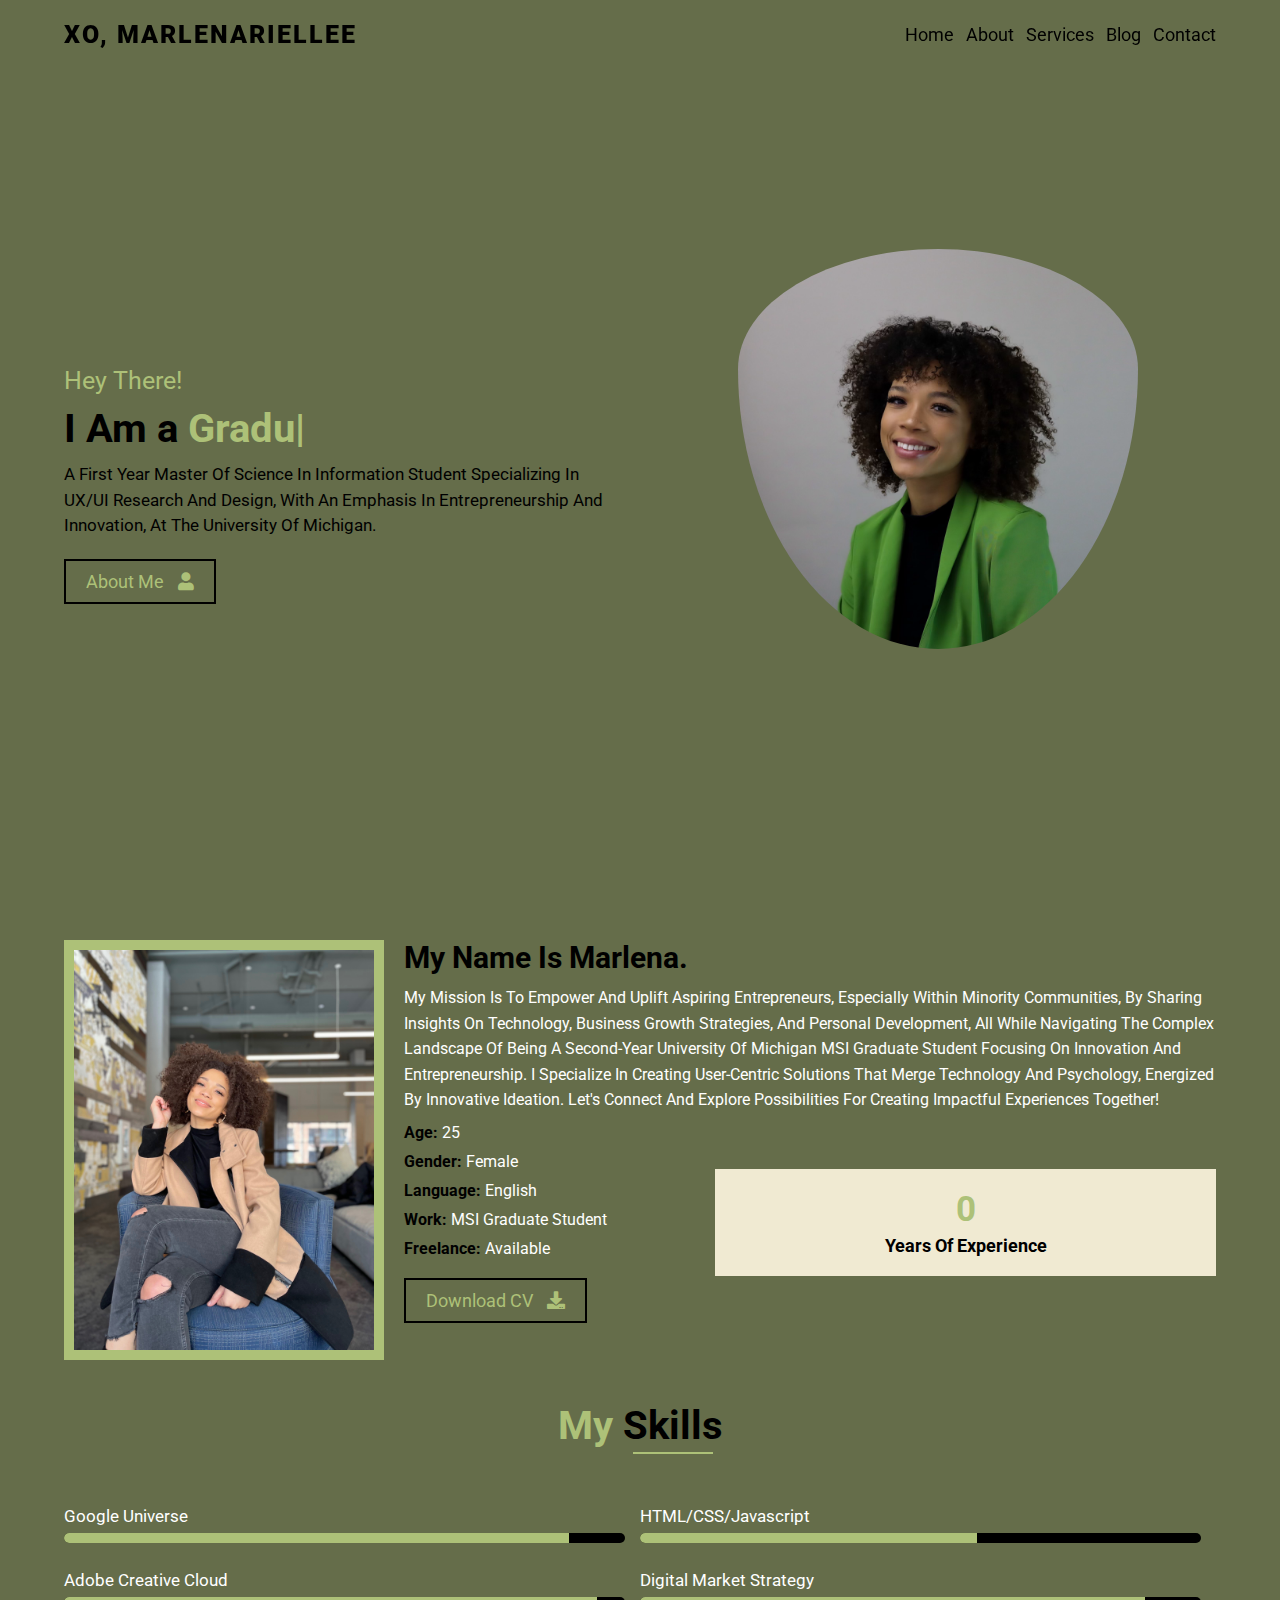
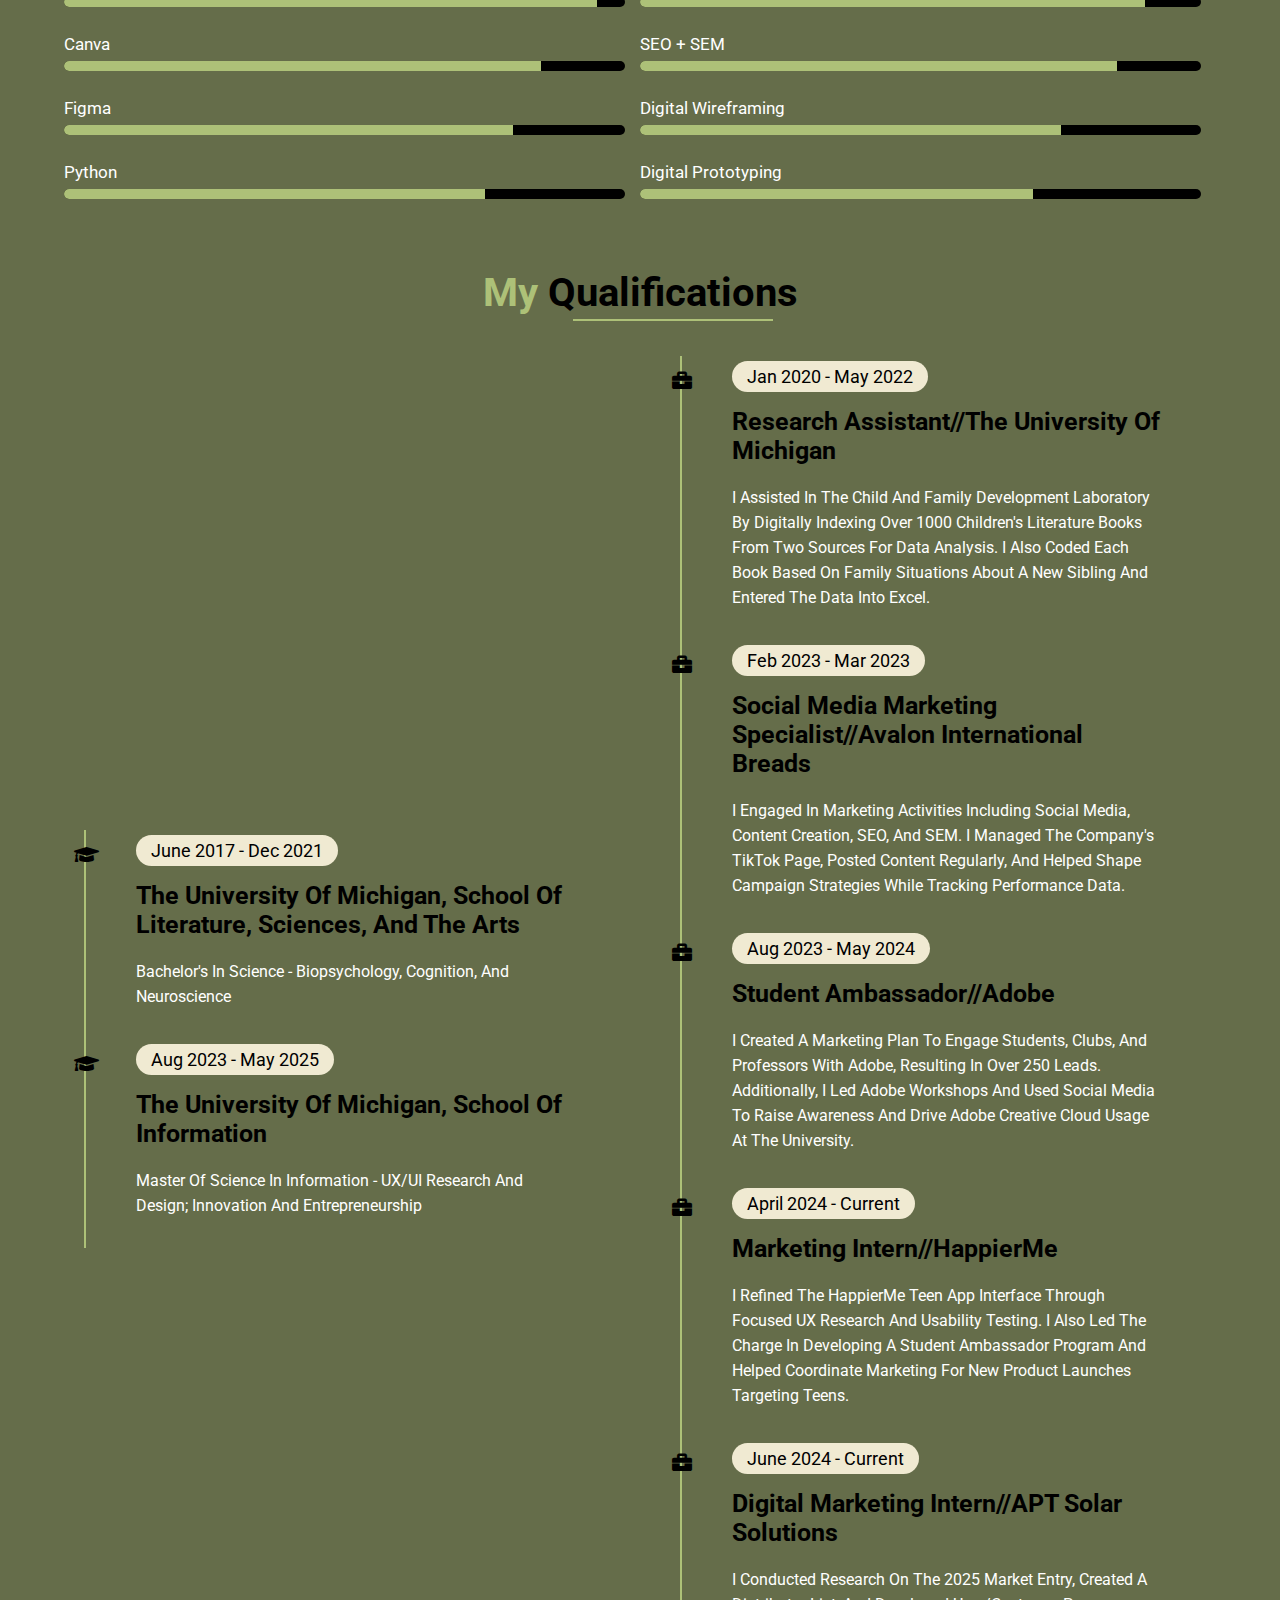
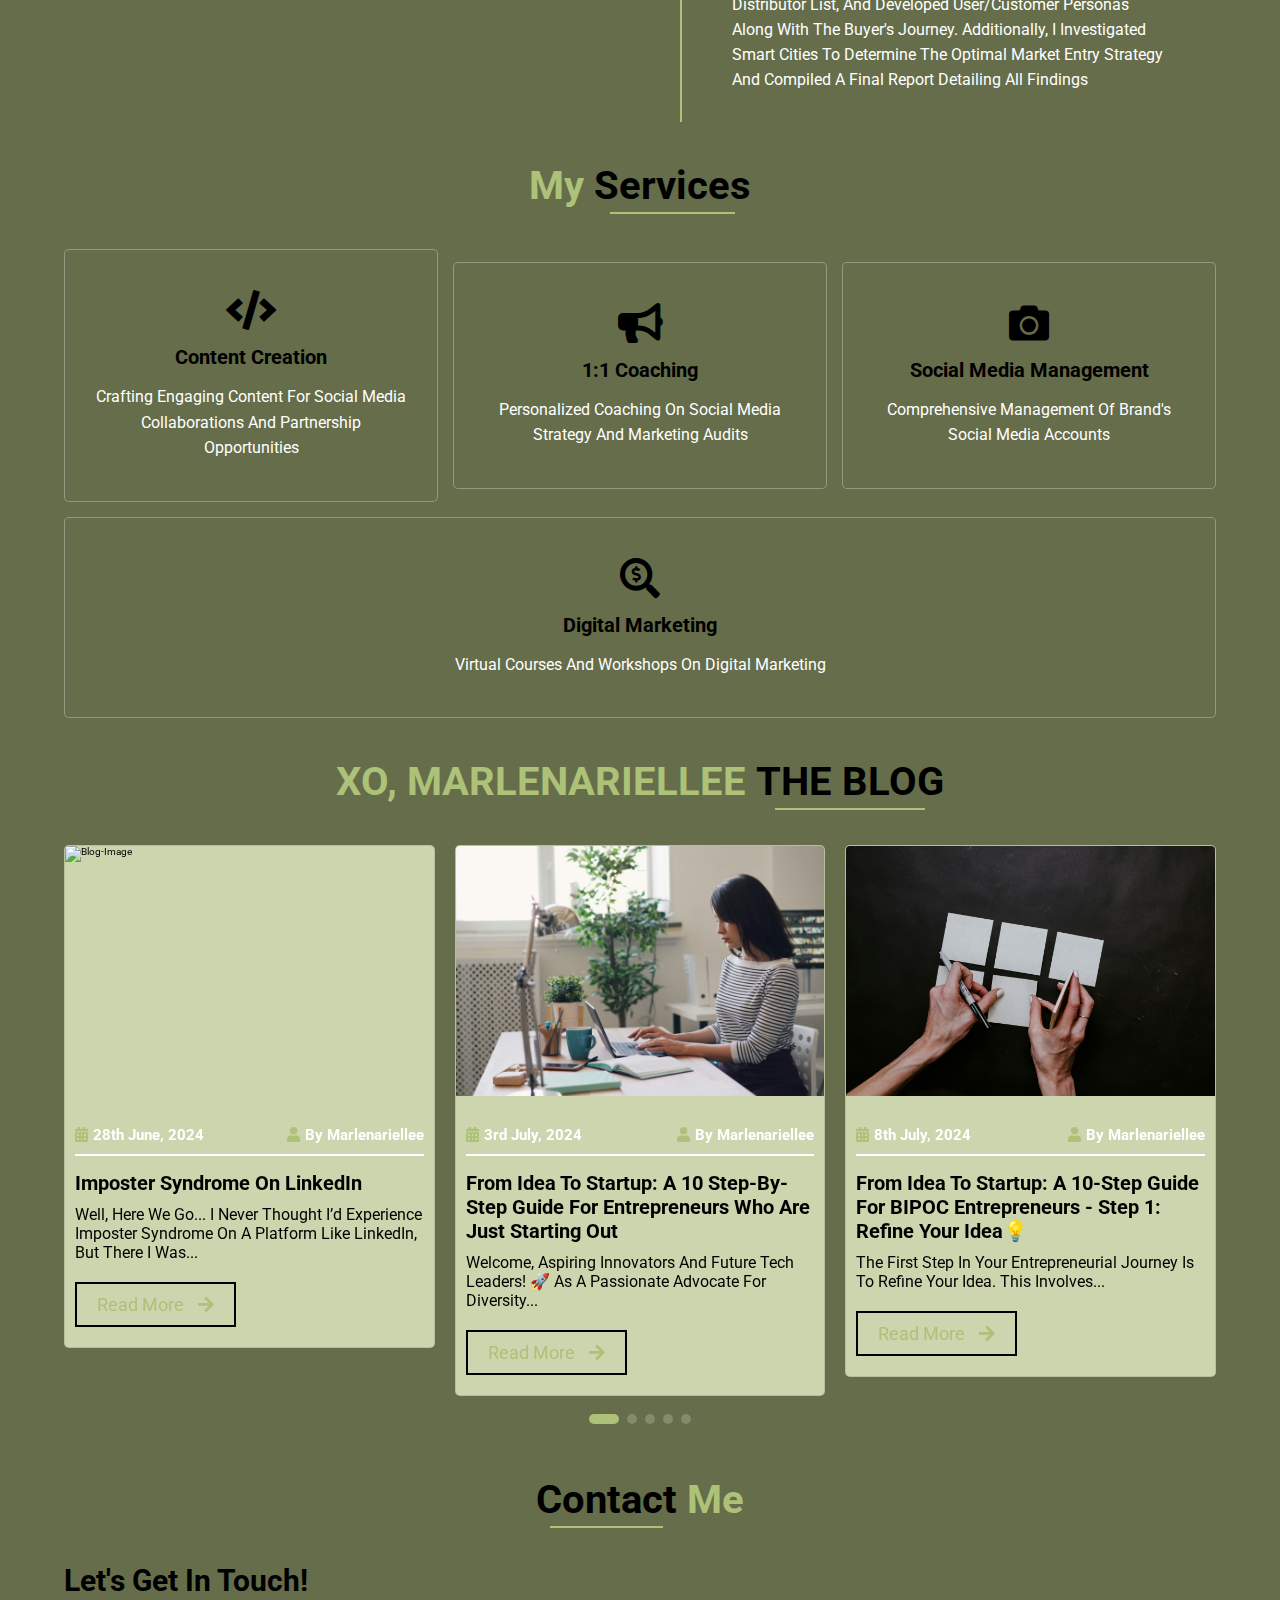
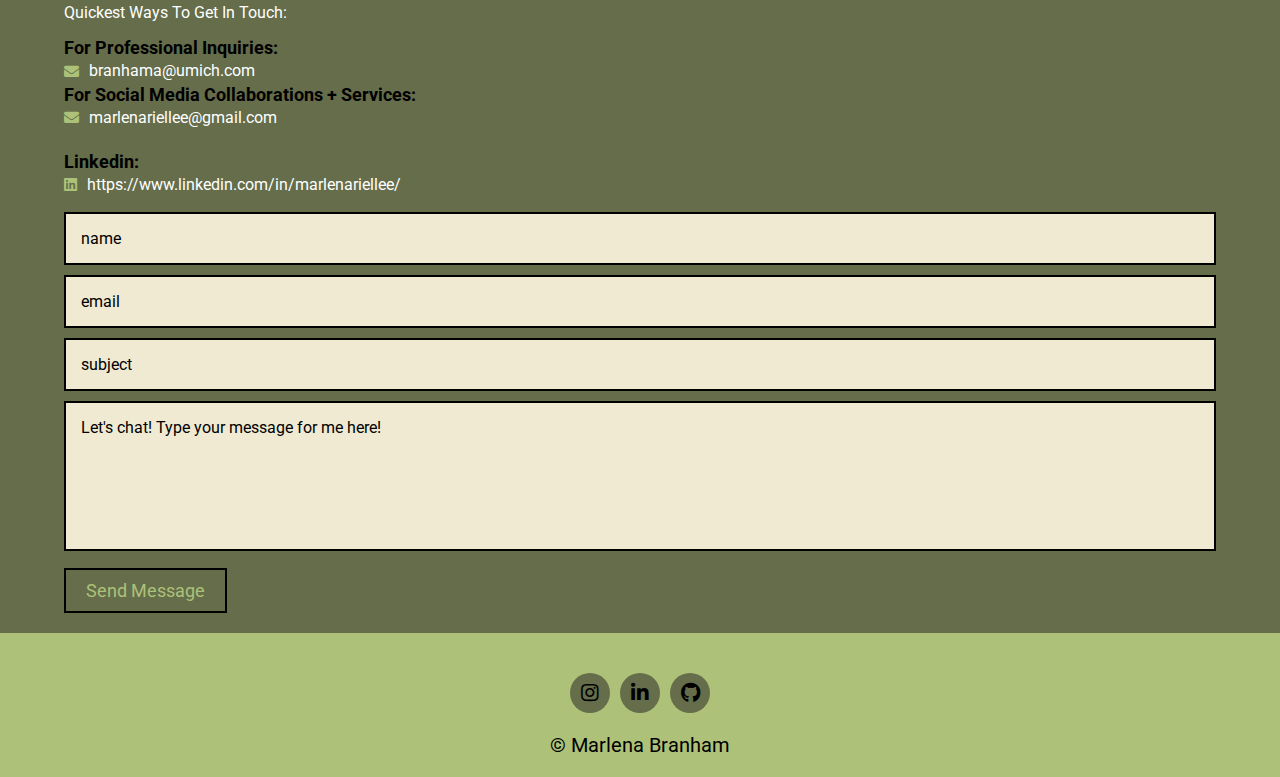
==== commit 25b1f572: "Add files via upload" ====
--- a/index.html
+++ b/index.html
@@ -43,7 +43,7 @@
     </a>
     <!-------------------- Scroll-Top Area (End) -------------------->
 
-        
+
 
     <!-------------------- Header Area (Start) -------------------->
     <header class="header">
@@ -588,48 +588,46 @@
                     </div>
                     <div class="content">
                         <div class="intro">
-                            <h5><i class="fas fa-calendar-alt"></i><span>9th july, 2024</span></h5>
+                            <h5><i class="fas fa-calendar-alt"></i><span>8th july, 2024</span></h5>
                             <h5><i class="fas fa-user"></i><span>by marlenariellee</span></h5>
                         </div>
                         <a class="main-heading" href="#">From Idea to Startup: A 10-Step Guide for BIPOC Entrepreneurs - Step 1: Refine Your Idea💡</a>
-                        <p>
-                        </p>    
-                        <a href="#" class="btn">coming soon! <i class="fas fa-arrow-right"></i></a>
-                    </div>
-                </div>
-
-               <!-- <div class="swiper-slide blog-item">
+                        <p>The first step in your entrepreneurial journey is to refine your idea. This involves...
+                        </p>   
+                        <a href="https://marlenariellee.blogspot.com/2024/07/from-idea-to-startup-10-step-guide-for.html" class="btn">read more <i class="fas fa-arrow-right"></i></a>
+                    </div>
+                </div>
+
+               <div class="swiper-slide blog-item">
                     <div class="image">
                         <img src="assets/images/Blogs/blog-4.png" alt="Blog-Image" />
+                    </div>
+                    <div class="content">
+                        <div class="intro">
+                            <h5><i class="fas fa-calendar-alt"></i><span>10th july, 2024</span></h5>
+                            <h5><i class="fas fa-user"></i><span>by marlenariellee</span></h5>
+                        </div>
+                        <a class="main-heading" href="#">From Idea to Startup: A 10-Step Guide for BIPOC Entrepreneurs - Step 2: Develop a Business Plan📊</a>
+                        <p>A well-crafted business plan is your startup's blueprint for success. It's not just a document for potential...
+                        </p>    
+                        <a href="https://marlenariellee.blogspot.com/2024/07/from-idea-to-startup-10-step-guide-for_01283841507.html" class="btn">read more <i class="fas fa-arrow-right"></i></a>
+                    </div>
+                </div> 
+
+                <div class="swiper-slide blog-item">
+                    <div class="image">
+                        <img src="assets/images/Blogs/blog-5.png" alt="Blog-Image" />
                     </div>
                     <div class="content">
                         <div class="intro">
                             <h5><i class="fas fa-calendar-alt"></i><span>1st jan, 2022</span></h5>
                             <h5><i class="fas fa-user"></i><span>by admin</span></h5>
                         </div>
-                        <a class="main-heading" href="#">Websites & Tools For Every Web Developer</a>
-                        <p>Lorem ipsum dolor sit, amet consectetur adipisicing elit. 
-                            Nam possimus modi.
+                        <a class="main-heading" href="#">From Idea to Startup: A 10-Step Guide for BIPOC Entrepreneurs - Step 3: Build a Diverse and Skilled Team🤝</a>
+                        <p>Your team can make or break your startup. Building a diverse and skilled team...
                         </p>    
-                        <a href="#" class="btn">read more <i class="fas fa-arrow-right"></i></a>
-                    </div>
-                </div>
-
-                <div class="swiper-slide blog-item">
-                    <div class="image">
-                        <img src="assets/images/Blogs/blog-5.png" alt="Blog-Image" />
-                    </div>
-                    <div class="content">
-                        <div class="intro">
-                            <h5><i class="fas fa-calendar-alt"></i><span>1st jan, 2022</span></h5>
-                            <h5><i class="fas fa-user"></i><span>by admin</span></h5>
-                        </div>
-                        <a class="main-heading" href="#">Top 10 CSS tricks for every web developer</a>
-                        <p>Lorem ipsum dolor sit, amet consectetur adipisicing elit. 
-                            Nam possimus modi.
-                        </p>    
-                        <a href="#" class="btn">read more <i class="fas fa-arrow-right"></i></a>
-                    </div> -->
+                        <a href="https://marlenariellee.blogspot.com/2024/07/from-idea-to-startup-10-step-guide-for_01816613091.html" class="btn">read more <i class="fas fa-arrow-right"></i></a>
+                    </div>
                 </div>
 
             </div>
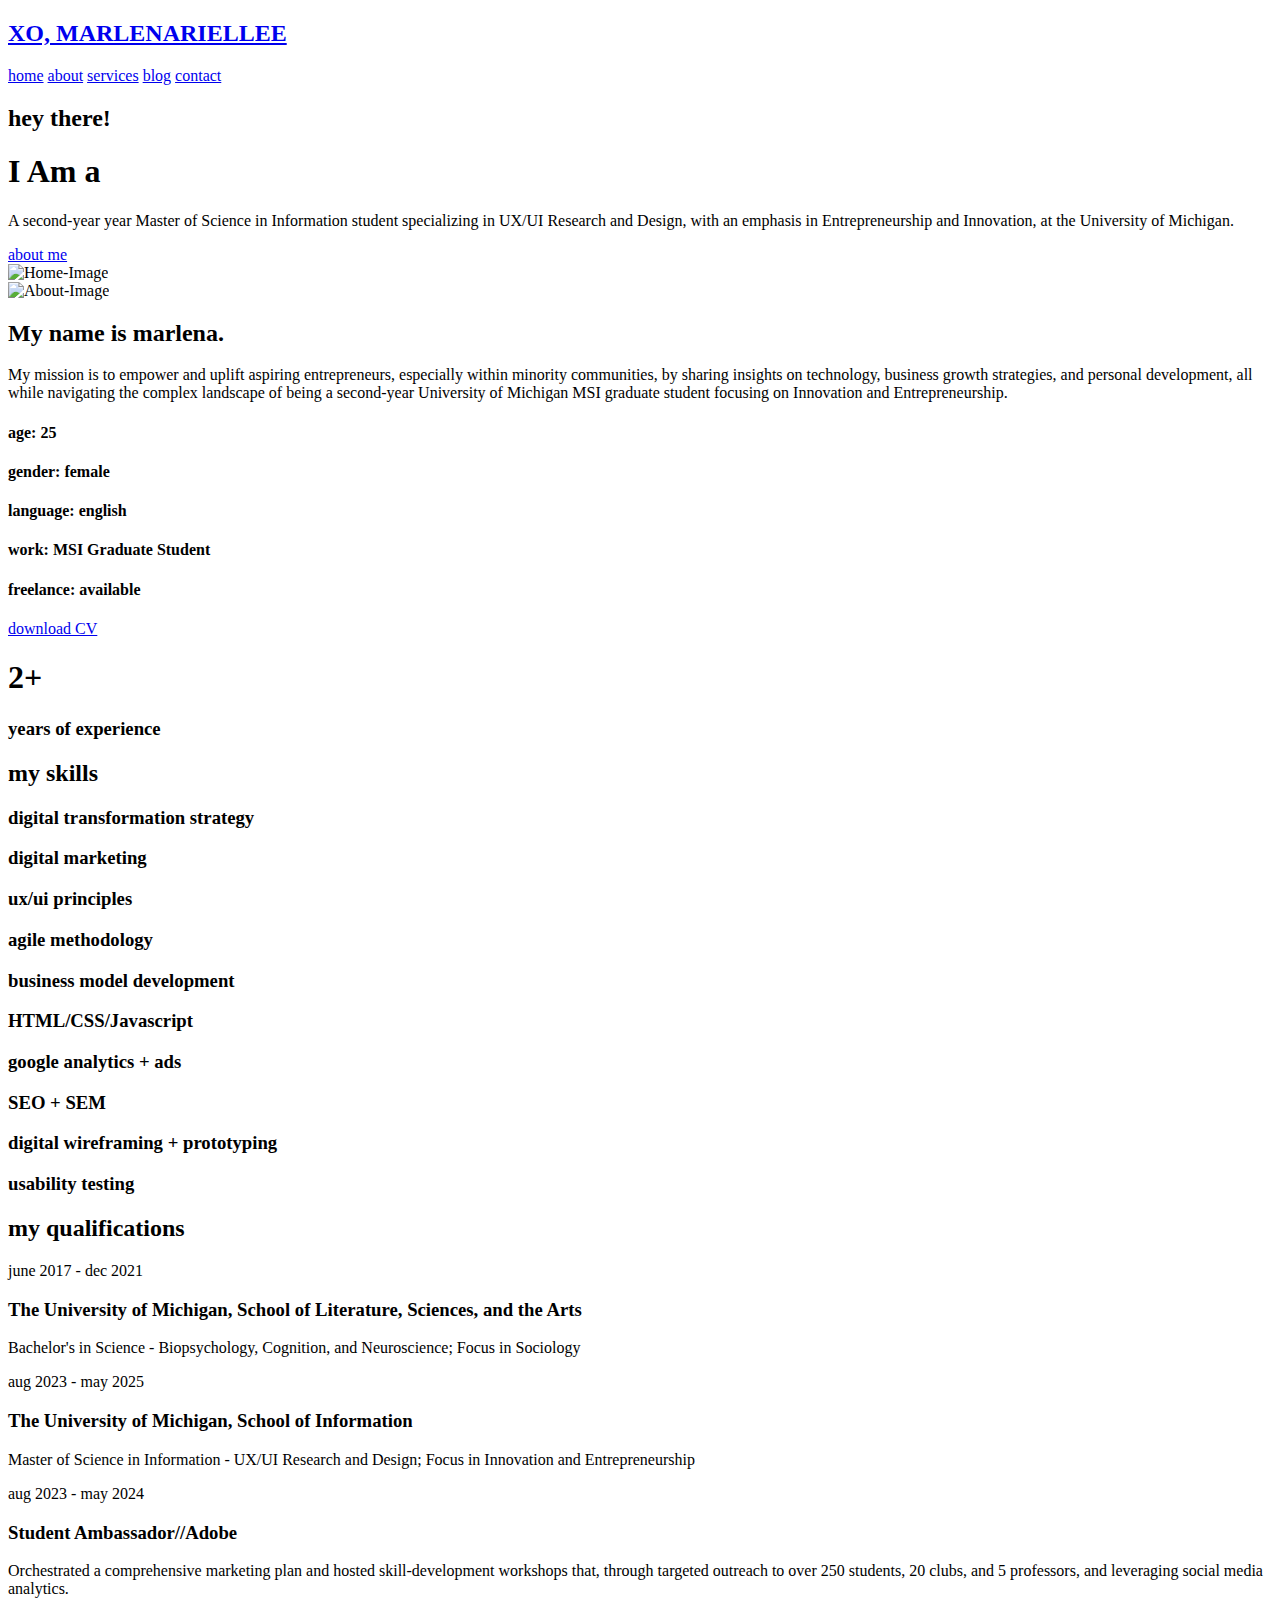
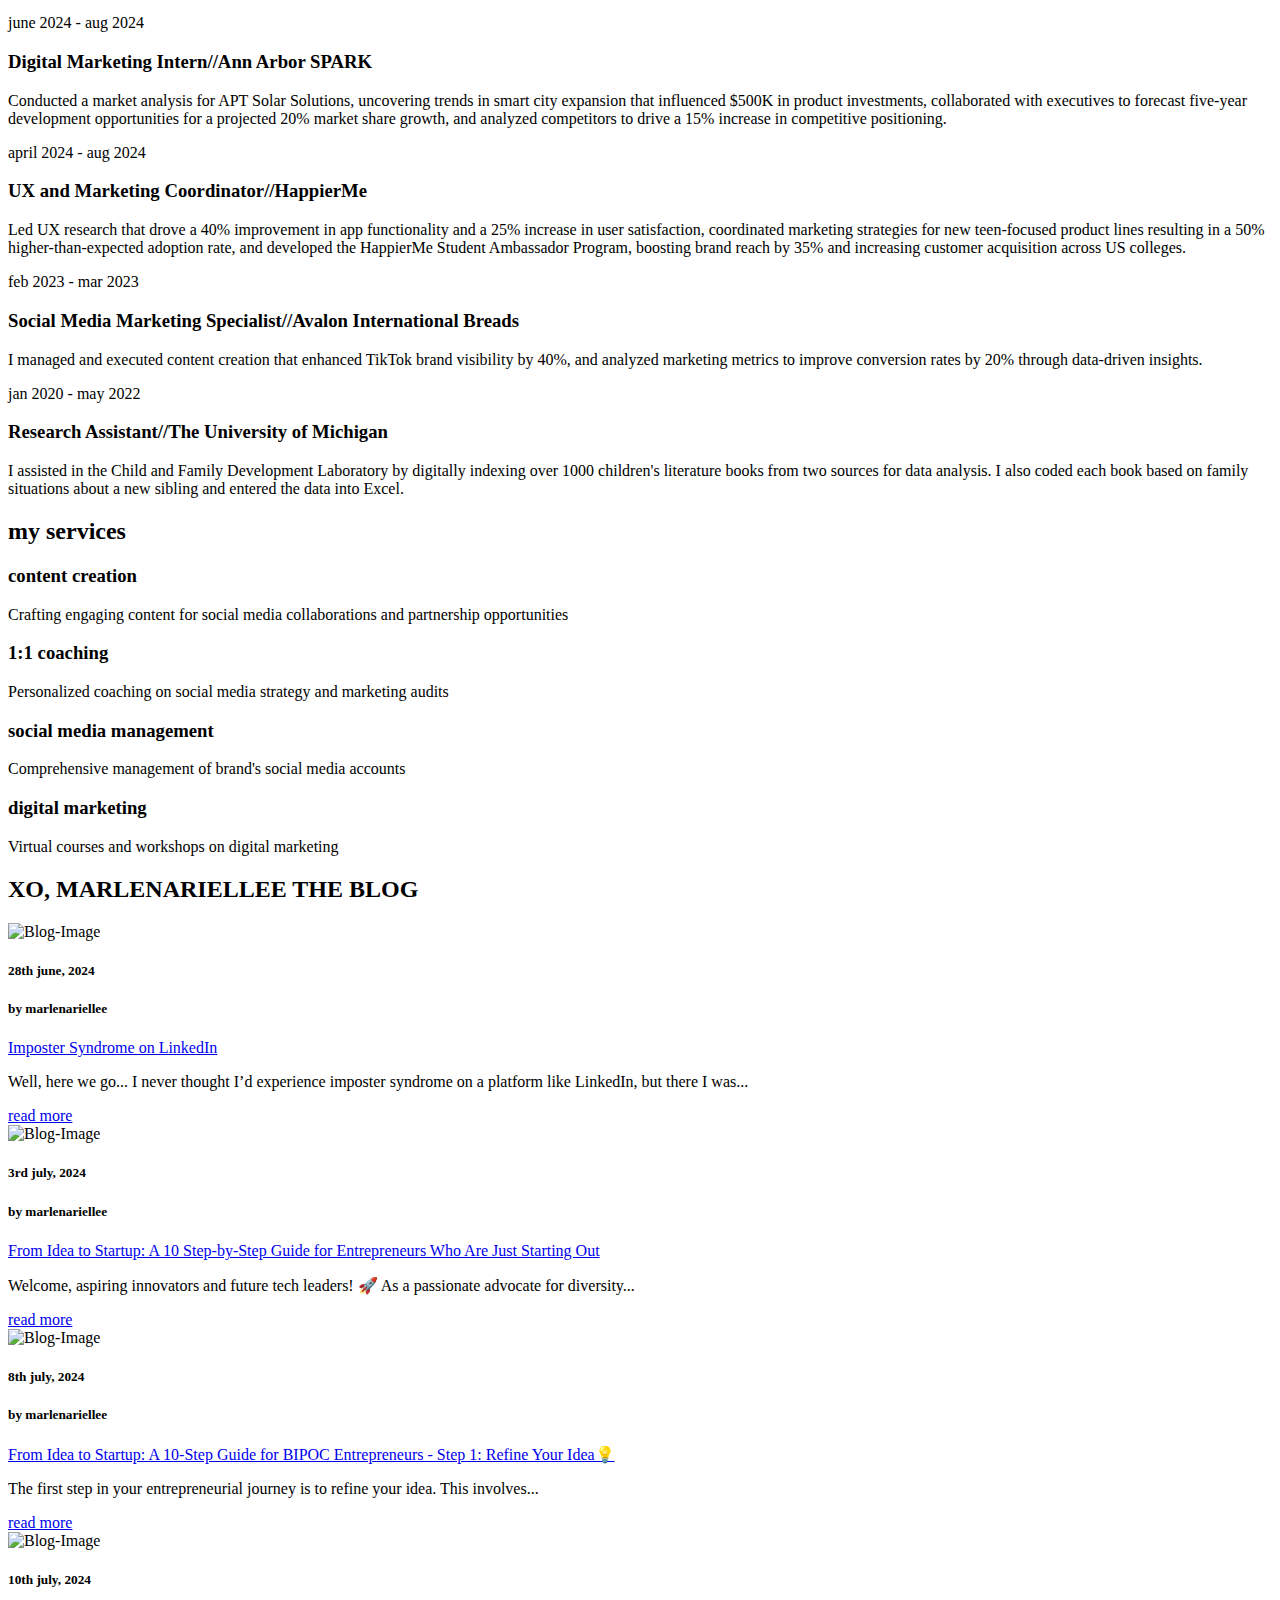
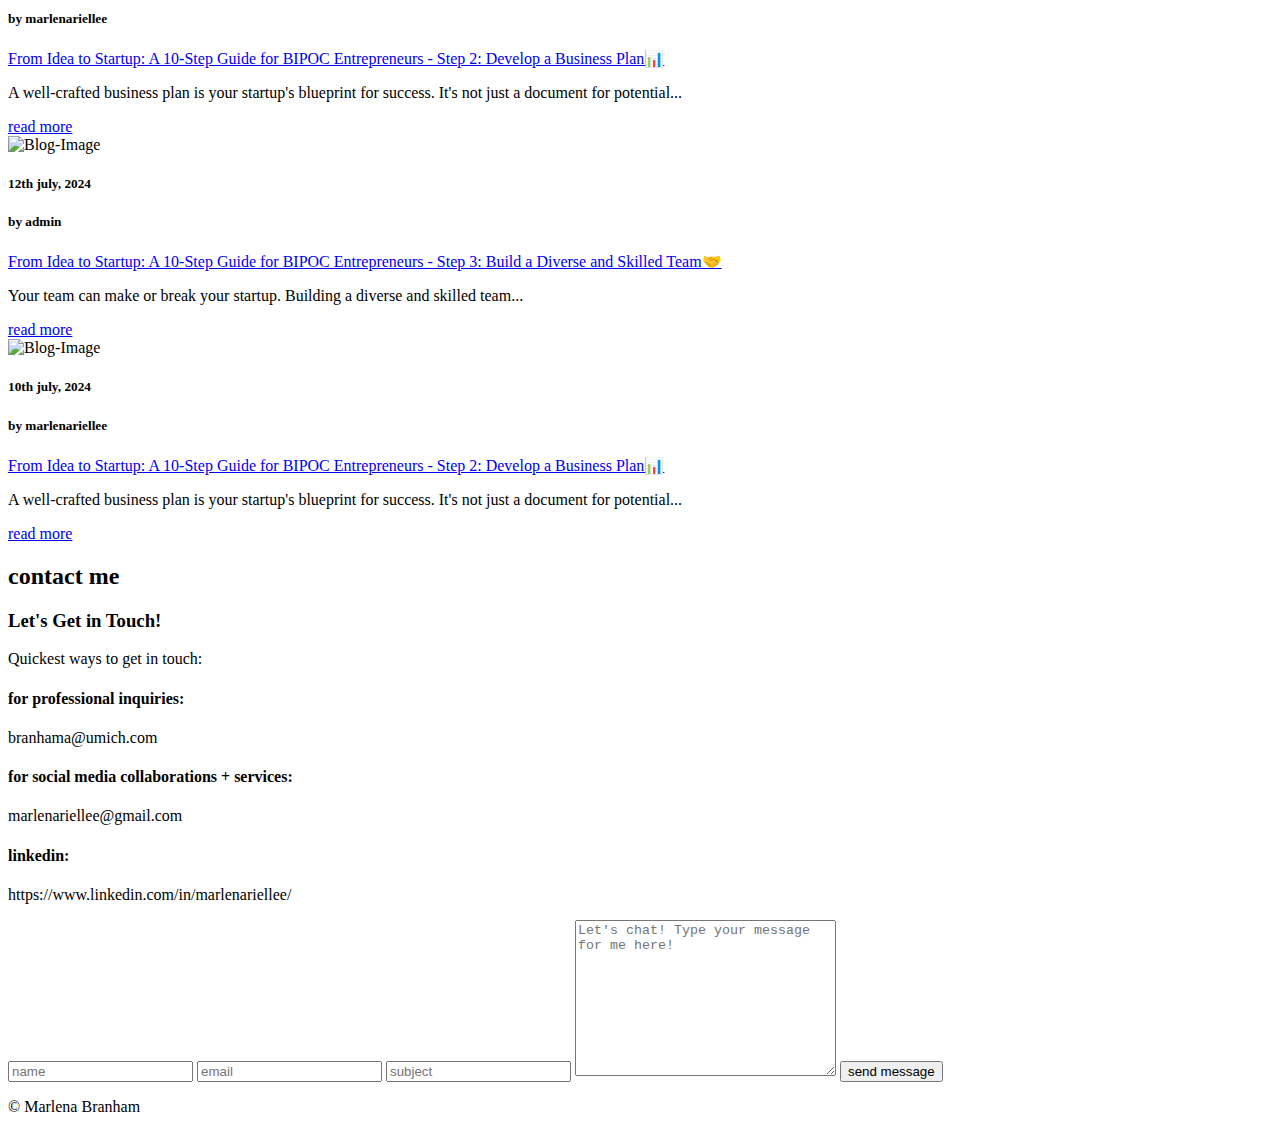
==== commit d645e955: "Add files via upload" ====
--- a/index.html
+++ b/index.html
@@ -83,7 +83,7 @@
                 <div class="text">
                     <h2>hey there!</h1>
                     <h1>I Am a <span class="typing-text"></span></h1>
-                    <p>A first year Master of Science in Information student specializing in UX/UI Research and Design, with an emphasis in entrepreneurship and innovation, at the University of Michigan.</p>
+                    <p>A second-year year Master of Science in Information student specializing in UX/UI Research and Design, with an emphasis in Entrepreneurship and Innovation, at the University of Michigan.</p>
                     <a href="#" class="btn">about me <i class="fas fa-user"></i></a>
                 </div>
             </div>
@@ -115,8 +115,6 @@
                 <p>My mission is to empower and uplift aspiring entrepreneurs, 
                     especially within minority communities, by sharing insights on technology, business growth strategies, and personal development, 
                     all while navigating the complex landscape of being a second-year University of Michigan MSI graduate student focusing on Innovation and Entrepreneurship. 
-                    I specialize in creating user-centric solutions that merge technology and psychology, energized by innovative ideation. 
-                    Let's connect and explore possibilities for creating impactful experiences together!
                 </p>
    
                 <div class="about-info">
@@ -169,23 +167,23 @@
             <div class="skills">
                 <div class="skill-item item1">
                     <div class="box">
-                        <h3>google universe</h3>
-                        <div class="progress-bar"> <span></span> </div>
-                    </div>
-                    <div class="box">
-                        <h3>adobe creative cloud</h3>
-                        <div class="progress-bar"> <span></span> </div>
-                    </div>
-                    <div class="box">
-                        <h3>canva</h3>
-                        <div class="progress-bar"> <span></span> </div>
-                    </div>
-                    <div class="box">
-                        <h3>figma</h3>
-                        <div class="progress-bar"> <span></span> </div>
-                    </div>
-                    <div class="box">
-                        <h3>Python</h3>
+                        <h3>digital transformation strategy</h3>
+                        <div class="progress-bar"> <span></span> </div>
+                    </div>
+                    <div class="box">
+                        <h3>digital marketing</h3>
+                        <div class="progress-bar"> <span></span> </div>
+                    </div>
+                    <div class="box">
+                        <h3>ux/ui principles</h3>
+                        <div class="progress-bar"> <span></span> </div>
+                    </div>
+                    <div class="box">
+                        <h3>agile methodology</h3>
+                        <div class="progress-bar"> <span></span> </div>
+                    </div>
+                    <div class="box">
+                        <h3>business model development</h3>
                         <div class="progress-bar"> <span></span> </div>
                     </div>
                 </div>
@@ -196,7 +194,7 @@
                         <div class="progress-bar"> <span></span> </div>
                     </div>
                     <div class="box">
-                        <h3>digital market strategy</h3>
+                        <h3>google analytics + ads</h3>
                         <div class="progress-bar"> <span></span> </div>
                     </div>
                     <div class="box">
@@ -204,11 +202,11 @@
                         <div class="progress-bar"> <span></span> </div>
                     </div>
                     <div class="box">
-                        <h3>digital wireframing</h3>
-                        <div class="progress-bar"> <span></span> </div>
-                    </div>
-                    <div class="box">
-                        <h3>digital prototyping</h3>
+                        <h3>digital wireframing + prototyping</h3>
+                        <div class="progress-bar"> <span></span> </div>
+                    </div>
+                    <div class="box">
+                        <h3>usability testing</h3>
                         <div class="progress-bar"> <span></span> </div>
                     </div>
                 </div>
@@ -238,7 +236,7 @@
                     <div class="content">
                         <span>june 2017 - dec 2021</span>
                         <h3>The University of Michigan, School of Literature, Sciences, and the Arts</h3>
-                        <p>Bachelor's in Science - Biopsychology, Cognition, and Neuroscience</p>
+                        <p>Bachelor's in Science - Biopsychology, Cognition, and Neuroscience; Focus in Sociology</p>
                     </div>
                 </div>
     
@@ -247,7 +245,7 @@
                     <div class="content">
                         <span>aug 2023 - may 2025</span>
                         <h3>The University of Michigan, School of Information</h3>
-                        <p>Master of Science in Information - UX/UI Research and Design; Innovation and Entrepreneurship</p>
+                        <p>Master of Science in Information - UX/UI Research and Design; Focus in Innovation and Entrepreneurship</p>
                     </div>
                 </div>
 
@@ -255,6 +253,41 @@
 
             <div class="experience">
 
+                <div class="experience-item">
+                    <i class="fas fa-briefcase"></i>
+                    <div class="content">
+                        <span>aug 2023 - may 2024</span>
+                        <h3>Student Ambassador//Adobe</h3>
+                        <p>Orchestrated a comprehensive marketing plan and hosted skill-development workshops that, through targeted outreach to over 250 students, 20 clubs, and 5 professors, and leveraging social media analytics.</p>
+                    </div>
+                </div>
+                
+                <div class="experience-item">
+                    <i class="fas fa-briefcase"></i>
+                    <div class="content">
+                        <span>june 2024 - aug 2024</span>
+                        <h3>Digital Marketing Intern//Ann Arbor SPARK</h3>
+                        <p>Conducted a market analysis for APT Solar Solutions, uncovering trends in smart city expansion that influenced $500K in product investments, collaborated with executives to forecast five-year development opportunities for a projected 20% market share growth, and analyzed competitors to drive a 15% increase in competitive positioning.</p>
+                    </div>
+                </div>
+
+                <div class="experience-item">
+                    <i class="fas fa-briefcase"></i>
+                    <div class="content">
+                        <span>april 2024 - aug 2024</span>
+                        <h3>UX and Marketing Coordinator//HappierMe</h3>
+                        <p>Led UX research that drove a 40% improvement in app functionality and a 25% increase in user satisfaction, coordinated marketing strategies for new teen-focused product lines resulting in a 50% higher-than-expected adoption rate, and developed the HappierMe Student Ambassador Program, boosting brand reach by 35% and increasing customer acquisition across US colleges.</p>
+                    </div>
+                </div>
+                
+                <div class="experience-item">
+                    <i class="fas fa-briefcase"></i>
+                    <div class="content">
+                        <span>feb 2023 - mar 2023</span>
+                        <h3>Social Media Marketing Specialist//Avalon International Breads</h3>
+                        <p>I managed and executed content creation that enhanced TikTok brand visibility by 40%, and analyzed marketing metrics to improve conversion rates by 20% through data-driven insights.</p>
+                    </div>
+                </div>
                 <div class="experience-item">
                     <i class="fas fa-briefcase"></i>
                     <div class="content">
@@ -263,43 +296,6 @@
                         <p>I assisted in the Child and Family Development Laboratory by digitally indexing over 1000 children's literature books from two sources for data analysis. I also coded each book based on family situations about a new sibling and entered the data into Excel.</p>
                     </div>
                 </div>
-    
-                <div class="experience-item">
-                    <i class="fas fa-briefcase"></i>
-                    <div class="content">
-                        <span>feb 2023 - mar 2023</span>
-                        <h3>Social Media Marketing Specialist//Avalon International Breads</h3>
-                        <p>I engaged in marketing activities including social media, content creation, SEO, and SEM. I managed the company's TikTok page, posted content regularly, and helped shape campaign strategies while tracking performance data.</p>
-                    </div>
-                </div>
-    
-                <div class="experience-item">
-                    <i class="fas fa-briefcase"></i>
-                    <div class="content">
-                        <span>aug 2023 - may 2024</span>
-                        <h3>Student Ambassador//Adobe</h3>
-                        <p>I created a marketing plan to engage students, clubs, and professors with Adobe, resulting in over 250 leads. Additionally, I led Adobe workshops and used social media to raise awareness and drive Adobe Creative Cloud usage at the university.</p>
-                    </div>
-                </div>
-
-                <div class="experience-item">
-                    <i class="fas fa-briefcase"></i>
-                    <div class="content">
-                        <span>april 2024 - current</span>
-                        <h3>Marketing Intern//HappierMe</h3>
-                        <p>I refined the HappierMe teen app interface through focused UX research and usability testing. I also led the charge in developing a student ambassador program and helped coordinate marketing for new product launches targeting teens.</p>
-                    </div>
-                </div>
-
-                <div class="experience-item">
-                    <i class="fas fa-briefcase"></i>
-                    <div class="content">
-                        <span>june 2024 - current</span>
-                        <h3>Digital Marketing Intern//APT Solar Solutions</h3>
-                        <p>I conducted research on the 2025 market entry, created a distributor list, and developed user/customer personas along with the buyer's journey. Additionally, I investigated smart cities to determine the optimal market entry strategy and compiled a final report detailing all findings</p>
-                    </div>
-                </div>
-    
             </div>
 
         </div>
@@ -620,7 +616,7 @@
                     </div>
                     <div class="content">
                         <div class="intro">
-                            <h5><i class="fas fa-calendar-alt"></i><span>1st jan, 2022</span></h5>
+                            <h5><i class="fas fa-calendar-alt"></i><span>12th july, 2024</span></h5>
                             <h5><i class="fas fa-user"></i><span>by admin</span></h5>
                         </div>
                         <a class="main-heading" href="#">From Idea to Startup: A 10-Step Guide for BIPOC Entrepreneurs - Step 3: Build a Diverse and Skilled Team🤝</a>
@@ -630,7 +626,24 @@
                     </div>
                 </div>
 
-            </div>
+                <div class="swiper-slide blog-item">
+                    <div class="image">
+                        <img src="assets/images/Blogs/blog-4.png" alt="Blog-Image" />
+                    </div>
+                    <div class="content">
+                        <div class="intro">
+                            <h5><i class="fas fa-calendar-alt"></i><span>10th july, 2024</span></h5>
+                            <h5><i class="fas fa-user"></i><span>by marlenariellee</span></h5>
+                        </div>
+                        <a class="main-heading" href="#">From Idea to Startup: A 10-Step Guide for BIPOC Entrepreneurs - Step 2: Develop a Business Plan📊</a>
+                        <p>A well-crafted business plan is your startup's blueprint for success. It's not just a document for potential...
+                        </p>    
+                        <a href="https://marlenariellee.blogspot.com/2024/07/from-idea-to-startup-10-step-guide-for_01283841507.html" class="btn">read more <i class="fas fa-arrow-right"></i></a>
+                    </div>
+                </div> 
+
+            </div>
+            
 
             <div class="swiper-pagination swiper-pagination2"></div>
 
